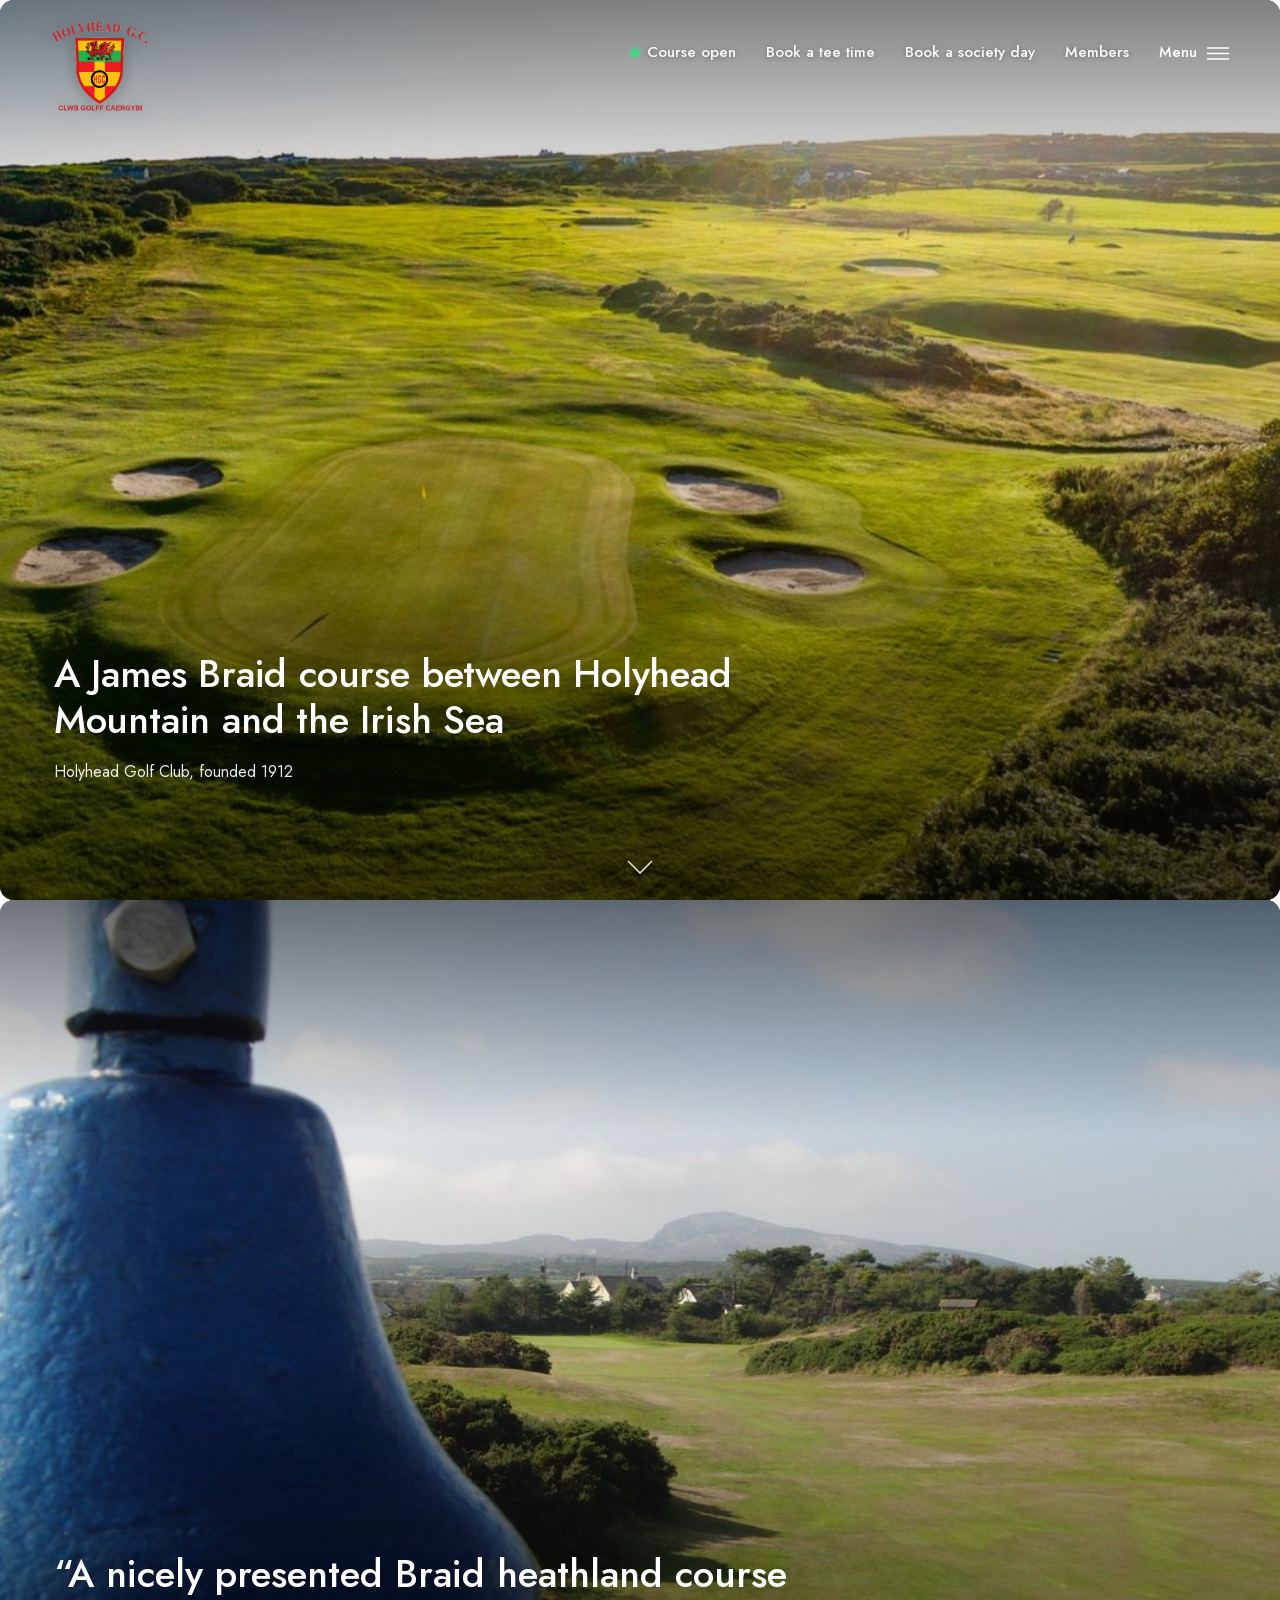
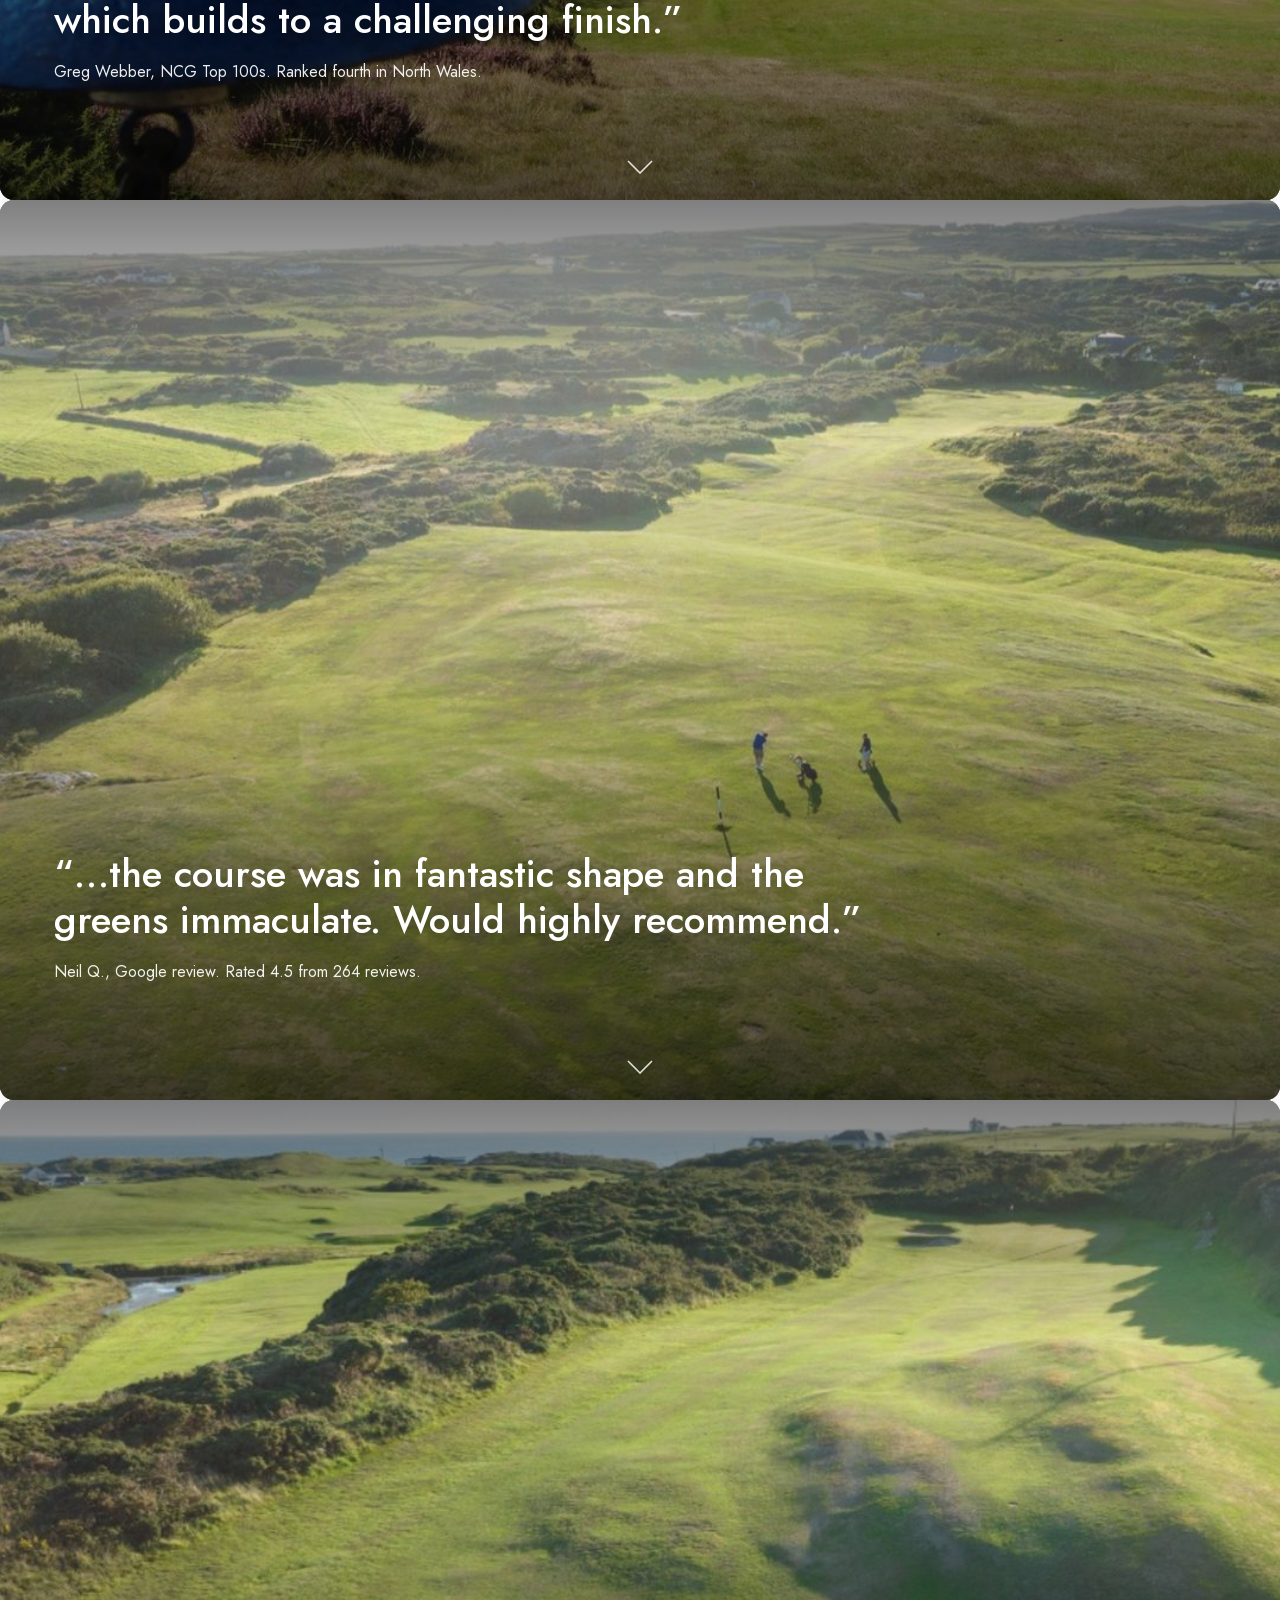
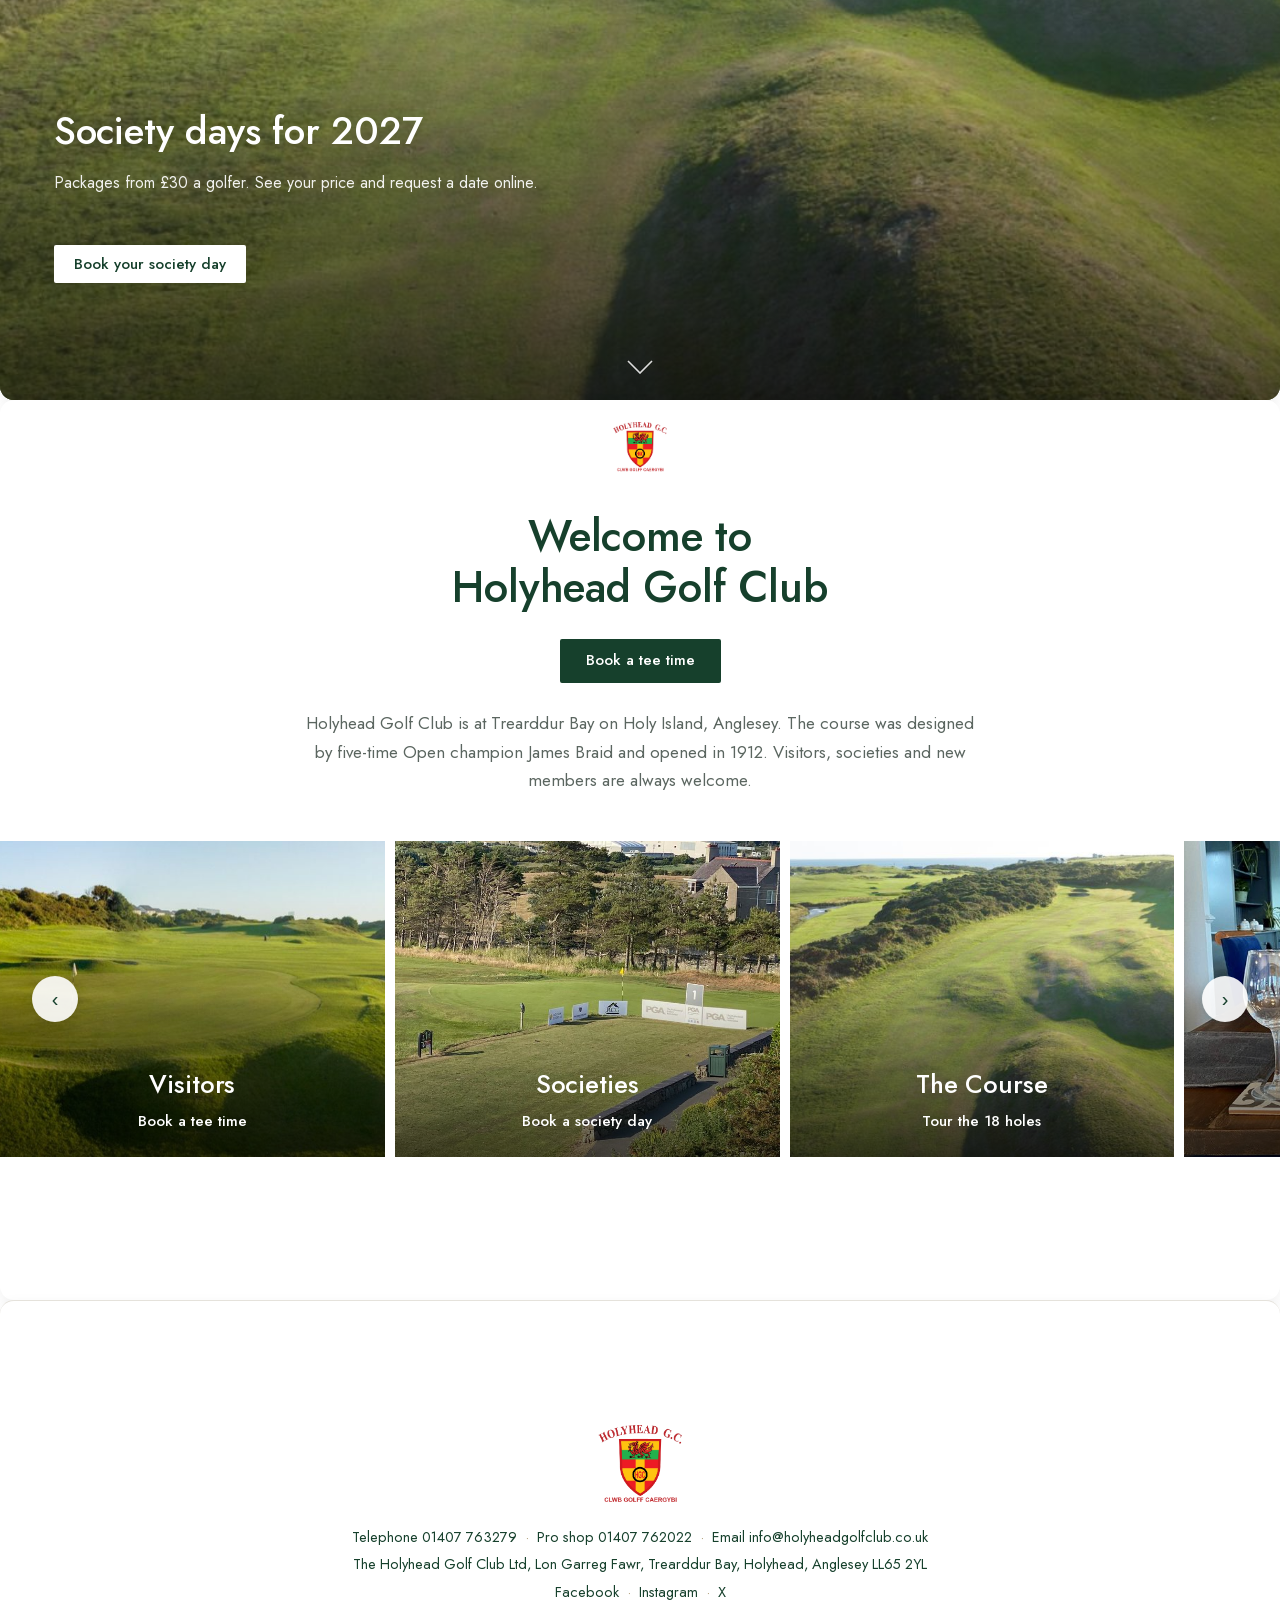
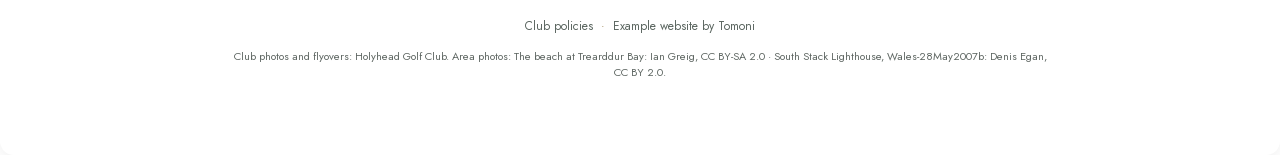
==== index.html @ ce1eb805 "Update the example website Co-Authored-By: Claude Opus 5.5 <noreply@anthropic.com>" ====
<!doctype html>
<html lang="en-GB" data-style="heritage" data-palette="green" class="panels">
<head>
<meta charset="utf-8"><meta name="viewport" content="width=device-width,initial-scale=1,viewport-fit=cover">
<title>Holyhead Golf Club | James Braid golf on Anglesey</title>
<meta name="description" content="James Braid course at Trearddur Bay, Anglesey, since 1912. Book a tee time, get a society price in seconds, and see every hole from the air.">
<meta name="robots" content="noindex">
<meta property="og:title" content="Holyhead Golf Club | James Braid golf on Anglesey"><meta property="og:description" content="James Braid course at Trearddur Bay, Anglesey, since 1912. Book a tee time, get a society price in seconds, and see every hole from the air."><meta property="og:image" content="img/club/aerial-bunkers.jpg">
<link rel="icon" href="img/club/crest.png"><link rel="canonical" href="https://www.holyheadgolfclub.co.uk/">
<link rel="stylesheet" href="css/site.css"><link rel="stylesheet" href="css/wl.css">
<script type="application/ld+json">{"@context": "https://schema.org", "@type": "GolfCourse", "name": "Holyhead Golf Club", "alternateName": "Clwb Golff Caergybi", "address": {"@type": "PostalAddress", "streetAddress": "Lon Garreg Fawr, Trearddur Bay", "addressLocality": "Holyhead", "postalCode": "LL65 2YL", "addressCountry": "GB"}, "telephone": "+441407763279", "email": "info@holyheadgolfclub.co.uk", "geo": {"@type": "GeoCoordinates", "latitude": 53.2897, "longitude": -4.6315}, "foundingDate": "1912"}</script>
</head>
<body class="home">
<header class="wlhead"><a class="crest" href="index.html"><img src="img/club/crest.png" alt="Holyhead Golf Club"></a>
<nav class="tl"><a class="lab status" data-cs="pill" href="course.html#status" title="All 18 holes; trolleys and buggies allowed"><i class="sdot"></i><span data-cy="Cwrs ar agor">Course open</span></a><a class="lab" href="https://holyhead.hub.clubv1.com/visitors/booking" target="_blank" rel="noopener" data-cy="Archebu amser ti">Book a tee time</a><a class="lab" href="societies.html#enquire" data-cy="Archebu diwrnod cymdeithas">Book a society day</a><a class="lab" href="https://holyhead.hub.clubv1.com/" target="_blank" rel="noopener" data-cy="Aelodau">Members</a><button class="menuinline lab" data-wlmenu aria-label="Menu"><span data-cy="Dewislen">Menu</span><svg viewBox="0 0 24 14" fill="none" stroke="currentColor" stroke-width="1.6"><path d="M0 1h24M0 7h24M0 13h24"/></svg></button></nav></header>
<button class="menubtn lab" data-wlmenu aria-label="Menu"><span>Menu</span><svg viewBox="0 0 24 14" fill="none" stroke="currentColor" stroke-width="1.6"><path d="M0 1h24M0 7h24M0 13h24"/></svg></button>
<div class="wlmenu"><div class="pic" style="background-image:url(img/club/aerial-bunkers.jpg)"><img src="img/club/crest.png" alt=""></div>
<div class="list"><button class="close lab" data-wlmenu>Close <span style="font-size:22px;line-height:1">×</span></button><nav><a href="index.html" aria-current=page data-cy="Hafan">Home</a><a href="course.html" data-cy="Y Cwrs">The Course</a><a href="visitors.html" data-cy="Ymwelwyr">Visitors</a><a href="societies.html" data-cy="Cymdeithasau">Societies</a><a href="functions.html" data-cy="Achlysuron">Functions</a><a href="par5.html" data-cy="Lolfa Par 5">Par 5 Lounge</a><a href="stay.html" data-cy="Aros a chwarae">Stay and Play</a><a href="membership.html" data-cy="Aelodaeth">Membership</a><a href="pro.html" data-cy="Y Pro">Professional</a><a href="club.html" data-cy="Y Clwb">The Club</a><a href="contact.html" data-cy="Cysylltu">Contact</a></nav>
<div class="menucta"><a class="btn green sm" href="https://holyhead.hub.clubv1.com/visitors/booking" target="_blank" rel="noopener" data-cy="Archebu amser ti">Book a tee time</a><a class="btn green sm" href="societies.html#enquire" data-cy="Archebu diwrnod cymdeithas">Book a society day</a></div>
<div class="smalls lab"><a href="https://holyhead.hub.clubv1.com/" target="_blank" rel="noopener">Members area</a>
<span data-cs="line">Course status: open, all 18 holes<i class="dot"></i></span><span data-wx-live hidden>Now <span data-wx="temp"></span>, wind <span data-wx="wind"></span></span>
<a href="tel:01407763279">Telephone 01407 763279</a><span class="langs"><button data-lang="en">English</button>/ <button data-lang="cy">Cymraeg</button></span></div></div></div>
<main>

<section class="panel" id="p1"><div class="bg"><img src="img/club/aerial-bunkers-1400.jpg" srcset="img/club/aerial-bunkers-800.jpg 800w, img/club/aerial-bunkers-1400.jpg 1400w, img/club/aerial-bunkers.jpg 2200w" sizes="100vw" alt="A green guarded by four bunkers, seen from the air" fetchpriority=high></div><div class="ytbg" data-yt="mBWGqHdxTMY"><div id="ytbg-player"></div></div>
<div class="txt"><h1 data-cy="Cwrs James Braid rhwng Mynydd Tŵr a'r môr">A James Braid course between Holyhead Mountain and the Irish Sea</h1><span class="lab">Holyhead Golf Club, founded 1912</span></div>
<span class="vidcap lab">The 10th from the air</span><button class="down" aria-label="Next"><svg width="26" height="14" viewBox="0 0 26 14" fill="none" stroke="currentColor" stroke-width="1.6"><path d="M1 1l12 12L25 1"/></svg></button></section>

<section class="panel"><div class="bg"><img class="left" src="img/club/bell-mountain-1400.jpg" srcset="img/club/bell-mountain-800.jpg 800w, img/club/bell-mountain-1400.jpg 1400w, img/club/bell-mountain.jpg 2200w" sizes="100vw" alt="The bell at the 10th with Holyhead Mountain behind" loading=lazy></div>
<div class="txt"><p class="q">“A nicely presented Braid heathland course which builds to a challenging finish.”</p><span class="lab">Greg Webber, NCG Top 100s. Ranked fourth in North Wales.</span></div><button class="down" aria-label="Next"><svg width="26" height="14" viewBox="0 0 26 14" fill="none" stroke="currentColor" stroke-width="1.6"><path d="M1 1l12 12L25 1"/></svg></button></section>

<section class="panel"><div class="bg"><img src="img/club/aerial-golfers-1400.jpg" srcset="img/club/aerial-golfers-800.jpg 800w, img/club/aerial-golfers-1400.jpg 1400w, img/club/aerial-golfers.jpg 2200w" sizes="100vw" alt="Golfers on a fairway between gorse, seen from the air" loading=lazy></div>
<div class="txt"><p class="q">“…the course was in fantastic shape and the greens immaculate. Would highly recommend.”</p><span class="lab">Neil Q., Google review. Rated 4.5 from 264 reviews.</span></div><button class="down" aria-label="Next"><svg width="26" height="14" viewBox="0 0 26 14" fill="none" stroke="currentColor" stroke-width="1.6"><path d="M1 1l12 12L25 1"/></svg></button></section>

<section class="panel"><div class="bg"><img src="img/club/aerial-dunes-1400.jpg" srcset="img/club/aerial-dunes-800.jpg 800w, img/club/aerial-dunes-1400.jpg 1400w, img/club/aerial-dunes.jpg 2200w" sizes="100vw" alt="Fairways winding through gorse and heather, seen from the air" loading=lazy></div>
<div class="txt"><h2>Society days for 2027</h2><span class="lab">Packages from £30 a golfer. See your price and request a date online.</span><br><a class="btn white sm" href="societies.html#enquire" data-cy="Archebu eich diwrnod cymdeithas">Book your society day</a></div><button class="down" aria-label="Next"><svg width="26" height="14" viewBox="0 0 26 14" fill="none" stroke="currentColor" stroke-width="1.6"><path d="M1 1l12 12L25 1"/></svg></button></section>

<section class="panel white"><img class="minicrest" src="img/club/crest.png" alt="">
<div class="welcome"><h2 class="h1" data-cy="Croeso i Glwb Golff Caergybi">Welcome to<br>Holyhead Golf Club</h2><a class="btn green" href="https://holyhead.hub.clubv1.com/visitors/booking" target="_blank" rel="noopener" data-cy="Archebu amser ti">Book a tee time</a>
<p>Holyhead Golf Club is at Trearddur Bay on Holy Island, Anglesey. The course was designed by five-time Open champion James Braid and opened in 1912. Visitors, societies and new members are always welcome.</p></div>
<div class="wltiles"><button class="arr l" aria-label="Previous">‹</button><div class="track"><a class="wtile" href="visitors.html"><img src="img/club/green-flag-800.jpg" alt="" loading="lazy"><div class="t"><h3>Visitors</h3><span class="lab">Book a tee time</span></div></a><a class="wtile" href="societies.html"><img src="img/club/proam-tee-800.jpg" alt="" loading="lazy"><div class="t"><h3>Societies</h3><span class="lab">Book a society day</span></div></a><a class="wtile" href="course.html"><img src="img/club/aerial-dunes-800.jpg" alt="" loading="lazy"><div class="t"><h3>The Course</h3><span class="lab">Tour the 18 holes</span></div></a><a class="wtile" href="functions.html"><img src="img/club/dining-800.jpg" alt="" loading="lazy"><div class="t"><h3>Functions</h3><span class="lab">Celebrations</span></div></a><a class="wtile" href="par5.html"><img src="img/club/roast-800.jpg" alt="" loading="lazy"><div class="t"><h3>Par 5 Lounge</h3><span class="lab">Menus and tables</span></div></a><a class="wtile" href="stay.html"><img src="img/club/apartments-800.jpg" alt="" loading="lazy"><div class="t"><h3>Stay and Play</h3><span class="lab">Apartments</span></div></a><a class="wtile" href="membership.html"><img src="img/club/aerial-sea-800.jpg" alt="" loading="lazy"><div class="t"><h3>Membership</h3><span class="lab">Join us</span></div></a><a class="wtile" href="pro.html"><img src="img/club/proshop-800.jpg" alt="" loading="lazy"><div class="t"><h3>Professional</h3><span class="lab">Lessons and fitting</span></div></a></div><button class="arr r" aria-label="Next">›</button></div></section>

<section class="panel foot"><footer class="wlfoot"><img src="img/club/crest.png" alt="Holyhead Golf Club crest">
<div>Telephone <a href="tel:01407763279">01407 763279</a><span class="dotsep">·</span>Pro shop <a href="tel:01407762022">01407 762022</a><span class="dotsep">·</span>Email <a href="mailto:info@holyheadgolfclub.co.uk">info@holyheadgolfclub.co.uk</a></div>
<div>The Holyhead Golf Club Ltd, Lon Garreg Fawr, Trearddur Bay, Holyhead, Anglesey LL65 2YL</div>
<div><a href="https://www.facebook.com/holyheadgolfclub" target="_blank" rel="noopener">Facebook</a><span class="dotsep">·</span><a href="https://www.instagram.com/holyheadgolfclub" target="_blank" rel="noopener">Instagram</a><span class="dotsep">·</span><a href="https://www.twitter.com/holyheadgc" target="_blank" rel="noopener">X</a></div>
<div class="fine">Club policies<span class="dotsep">·</span>Example website by Tomoni</div>
<div class="credit">Club photos and flyovers: Holyhead Golf Club. Area photos: The beach at Trearddur Bay: Ian Greig, CC BY-SA 2.0 · South Stack Lighthouse, Wales-28May2007b: Denis Egan, CC BY 2.0.</div></footer></section>
</main>

<div class="ask"><div class="win"><div class="hd"><img src="img/club/crest.png" alt=""><span><b>Ask the club</b><small>Answers from the club's own information</small></span><button aria-label="Close">×</button></div>
<div class="log"></div><div class="qs"><button>Green fees today?</button><button>Society prices</button><button>Is the course open?</button><button>Dress code</button><button>Bar opening times</button><button>Book a function</button></div>
<form><input placeholder="Type a question…" aria-label="Your question"><button>Ask</button></form><div class="note"> Answers only from the club's own information. Anything else goes to the office.</div></div>
<button class="bubble" aria-label="Ask the club"><i><svg width="20" height="20" viewBox="0 0 24 24" fill="none" stroke="currentColor" stroke-width="2.2"><path d="M21 12a8 8 0 0 1-11.6 7.1L4 20l1-4.6A8 8 0 1 1 21 12z"/></svg></i><span>Ask the club</span></button></div>
<div class="designpill"><button class="dp-open">Example site</button><div class="dp-panel"><b>Example website for Holyhead Golf Club</b><br>Made by Tomoni. Not live; forms send nothing.<br><a href="admin/">Try the office editor</a>
<div class="sw">Colours <button class="dot" title="Club green" style="background:#16402c" data-set-palette="green"></button><button class="dot" title="Navy" style="background:#002b60" data-set-palette="navy"></button><button class="dot" title="Burgundy" style="background:#6a1d29" data-set-palette="burgundy"></button></div></div></div>
<div class="modal" id="modal"><div class="box"></div></div>
<script src="js/data.js"></script><script src="js/site.js"></script><script src="js/wl.js"></script>
</body></html>
---- css/site.css ----
/* Holyhead Golf Club website mock-up (Tomoni, 05.11.2026). One stylesheet for every page. */
@font-face{font-family:'Libre Baskerville';font-weight:400 700;font-display:swap;src:url(../fonts/LibreBaskerville-400.woff2) format('woff2')}
@font-face{font-family:'Source Sans 3';font-weight:400 700;font-display:swap;src:url(../fonts/SourceSans3-400.woff2) format('woff2')}
@font-face{font-family:'Archivo';font-weight:100 900;font-display:swap;src:url(../fonts/Archivo-100-900.woff2) format('woff2')}

:root{
  --brand:#17402e;--brand-2:#0e2a1e;--brand-soft:#e7efe9;--accent:#e2b33c;--accent-ink:#1d1606;--red:#b8282b;
  --paper:#f6f4ee;--card:#fff;--text:#1b231f;--muted:#5d6862;--line:#e0ddd3;--shadow:0 10px 30px rgba(10,30,20,.12);
  --head:'Libre Baskerville',Georgia,serif;--body:'Source Sans 3',system-ui,-apple-system,Segoe UI,sans-serif;
  --radius:10px;--wrap:1200px;--gut:clamp(16px,4vw,40px);--mockbar:38px;--status:34px;--header:76px;
}
html[data-palette=sea]{--brand:#163550;--brand-2:#0c2236;--brand-soft:#e6eef5;--accent:#e2b33c}
html[data-palette=heather]{--brand:#40304f;--brand-2:#291e35;--brand-soft:#efe9f3;--accent:#f2c318;--red:#b8282b}
html[data-style=modern]{--head:'Archivo',system-ui,sans-serif}
html[data-style=modern] h1,html[data-style=modern] h2,html[data-style=modern] .display{letter-spacing:-.02em;font-weight:800}

*{box-sizing:border-box}
html{scroll-behavior:smooth;-webkit-text-size-adjust:100%}
body{margin:0;background:var(--paper);color:var(--text);font:400 18px/1.6 var(--body);overflow-x:hidden}
img{max-width:100%;display:block}
a{color:inherit}
h1,h2,h3,h4{font-family:var(--head);font-weight:700;line-height:1.15;margin:0 0 .5em;color:inherit}
h1{font-size:clamp(34px,5.4vw,66px)}
h2{font-size:clamp(28px,3.4vw,42px)}
h3{font-size:clamp(20px,2vw,24px)}
p{margin:0 0 1em}
.wrap{max-width:var(--wrap);margin:0 auto;padding:0 var(--gut)}
.section{padding:clamp(56px,8vw,104px) 0}
.section.tight{padding:clamp(40px,5vw,64px) 0}
.section.alt{background:#fff}
.section.dark{background:var(--brand-2);color:#fff}
.section.brand{background:var(--brand);color:#fff}
.lead{font-size:clamp(19px,1.6vw,22px);color:var(--muted);max-width:760px}
.dark .lead,.brand .lead{color:rgba(255,255,255,.82)}
.muted{color:var(--muted)}
.small{font-size:15px}
.center{text-align:center}.center .lead{margin-left:auto;margin-right:auto}
.grid{display:grid;gap:24px}
.g2{grid-template-columns:repeat(2,minmax(0,1fr))}
.g3{grid-template-columns:repeat(3,minmax(0,1fr))}
.g4{grid-template-columns:repeat(4,minmax(0,1fr))}
.split{display:grid;grid-template-columns:1.05fr 1fr;gap:clamp(28px,5vw,72px);align-items:center}
.split.rev>:first-child{order:2}
.grid>*,.split>*,.today>*,.cols>*{min-width:0}
@media (max-width:900px){.g3,.g4{grid-template-columns:repeat(2,minmax(0,1fr))}.split{grid-template-columns:1fr}.split.rev>:first-child{order:0}}
@media (max-width:620px){.g2,.g3,.g4{grid-template-columns:1fr}}

/* buttons */
.btn{display:inline-flex;align-items:center;justify-content:center;gap:8px;min-height:48px;padding:12px 22px;border-radius:999px;border:2px solid transparent;
  font:700 16px/1 var(--body);text-decoration:none;cursor:pointer;transition:transform .15s,background .15s,color .15s;white-space:nowrap}
.btn:hover{transform:translateY(-1px)}
.btn.gold{background:var(--accent);color:var(--accent-ink)}
.btn.green{background:var(--brand);color:#fff}
.btn.ghost{border-color:currentColor;background:transparent;color:inherit}
.btn.white{background:#fff;color:var(--brand-2)}
.btn.sm{min-height:40px;padding:8px 16px;font-size:15px}
.btn .ic{width:18px;height:18px}
.btns{display:flex;flex-wrap:wrap;gap:12px}
.link{font-weight:700;color:var(--brand);text-decoration:none;border-bottom:2px solid var(--accent)}
.dark .link,.brand .link{color:#fff}

/* example tag: marks anything that would send or that is a stand-in */
.eg{display:inline-block;font:700 11px/1 var(--body);letter-spacing:.06em;text-transform:uppercase;background:#ffe9a8;color:#5a4300;padding:5px 7px;border-radius:4px;vertical-align:middle}

/* mock-up bar */
.mockbar{position:sticky;top:0;z-index:80;height:var(--mockbar);background:#111;color:#ddd;font-size:13px;display:flex;align-items:center;gap:14px;padding:0 var(--gut);overflow-x:auto;white-space:nowrap}
.mockbar b{color:#fff}
.mockbar .sw{display:flex;gap:4px;align-items:center}
.mockbar button{font:600 12px/1 var(--body);background:#2a2a2a;color:#ddd;border:1px solid #444;border-radius:999px;padding:5px 10px;cursor:pointer}
.mockbar button[aria-pressed=true]{background:var(--accent);color:#111;border-color:var(--accent)}
.mockbar .dot{width:14px;height:14px;border-radius:50%;padding:0;border:2px solid #555}
.mockbar .spacer{flex:1}

/* status strip */
.status{background:var(--brand-2);color:rgba(255,255,255,.88);font-size:14px;height:var(--status)}
.status .wrap{display:flex;align-items:center;gap:18px;height:100%;overflow:hidden;white-space:nowrap}
.status .open{display:flex;align-items:center;gap:8px;color:#fff;font-weight:700}
.pulse{width:9px;height:9px;border-radius:50%;background:#4ade80;box-shadow:0 0 0 0 rgba(74,222,128,.7);animation:pulse 2s infinite}
@keyframes pulse{70%{box-shadow:0 0 0 8px rgba(74,222,128,0)}100%{box-shadow:0 0 0 0 rgba(74,222,128,0)}}
.status .sep{opacity:.35}
.status .grow{flex:1}
.status a{text-decoration:none}
.lang{display:flex;border:1px solid rgba(255,255,255,.35);border-radius:999px;overflow:hidden}
.lang button{background:none;border:0;color:#fff;font:700 12px/1 var(--body);padding:5px 9px;cursor:pointer}
.lang button[aria-pressed=true]{background:#fff;color:var(--brand-2)}
@media (max-width:760px){.status .hide-s{display:none}}

/* header */
.top{position:sticky;top:var(--mockbar);z-index:70;background:var(--brand);color:#fff;transition:background .25s,box-shadow .25s}
.top .wrap{display:flex;align-items:center;gap:18px;height:var(--header);max-width:1440px}
.brandmark{display:flex;align-items:center;gap:12px;text-decoration:none;min-width:0}
.brandmark img{width:50px;height:auto;filter:drop-shadow(0 2px 4px rgba(0,0,0,.25))}
.brandmark .nm{font-family:var(--head);font-weight:700;font-size:20px;line-height:1.1}
.brandmark .sub{font-size:12.5px;letter-spacing:.04em;opacity:.8}
.nav{display:flex;gap:2px;margin-left:auto}
.nav a{padding:10px 10px;border-radius:8px;text-decoration:none;font-weight:600;font-size:16px;opacity:.92;white-space:nowrap}
.nav a:hover,.nav a[aria-current=page]{background:rgba(255,255,255,.12);opacity:1}
.top .actions{display:flex;gap:10px;align-items:center}
.top .members{font-weight:600;font-size:15px;text-decoration:none;opacity:.9}
.burger{display:none;background:none;border:0;color:#fff;padding:8px;cursor:pointer;margin-left:auto}
.burger svg{width:30px;height:30px}
body.home .top{background:transparent;position:fixed;left:0;right:0;top:calc(var(--mockbar) + var(--status))}
body.home .top.solid{background:var(--brand);box-shadow:0 4px 18px rgba(0,0,0,.18);top:var(--mockbar)}
body.home .top:not(.solid){background:linear-gradient(rgba(0,0,0,.45),rgba(0,0,0,0))}
@media (max-width:1380px){.nav a{padding:9px 7px;font-size:15px}.brandmark .sub{display:none}}
@media (max-width:1240px){.top .members{display:none}}
@media (max-width:1140px){.nav,.top .members{display:none}.burger{display:block}.top .actions{margin-left:auto}.burger{margin-left:0}}
@media (max-width:520px){.top .actions .btn{display:none}.brandmark .nm{font-size:18px}.brandmark img{width:42px}}

/* full-screen menu */
.menu{position:fixed;inset:0;z-index:90;background:var(--brand-2);color:#fff;display:none;flex-direction:column;padding:20px var(--gut) 120px;overflow-y:auto}
.menu.open{display:flex}
.menu .row{display:flex;justify-content:space-between;align-items:center;margin-bottom:18px}
.menu a.big{display:block;font-family:var(--head);font-size:28px;padding:10px 0;border-bottom:1px solid rgba(255,255,255,.12);text-decoration:none}
.menu .close{background:none;border:0;color:#fff;font-size:34px;line-height:1;cursor:pointer}
.menu .contact{margin-top:22px;font-size:17px;opacity:.9}

/* hero */
.hero{position:relative;min-height:calc(100svh - var(--mockbar));display:flex;align-items:flex-end;color:#fff;overflow:hidden;background:#0d1f16}
.hero .slides{position:absolute;inset:0}
.hero .slide{position:absolute;inset:0;background-size:cover;background-position:center;opacity:0;transition:opacity 1.8s ease;transform:scale(1.04)}
.hero .slide.on{opacity:1;animation:kb 9s ease-out forwards}
@keyframes kb{from{transform:scale(1.04) translate3d(0,0,0)}to{transform:scale(1.14) translate3d(-1.5%,-1%,0)}}
.hero::after{content:"";position:absolute;inset:0;background:linear-gradient(180deg,rgba(0,0,0,.25) 0%,rgba(0,0,0,0) 30%,rgba(0,0,0,.15) 55%,rgba(5,20,12,.82) 100%)}
.hero .inner{position:relative;z-index:2;width:100%;padding-bottom:clamp(28px,6vh,64px);padding-top:180px}
@media (min-width:981px){.hero .inner{padding-bottom:92px}}
[id]{scroll-margin-top:130px}
.hero .where{font-size:16px;font-weight:600;opacity:.9;margin-bottom:12px;display:flex;gap:10px;align-items:center;flex-wrap:wrap}
.hero h1{max-width:780px;font-size:clamp(34px,4.3vw,60px);text-shadow:0 2px 24px rgba(0,0,0,.35)}
.hero p.sub{font-size:clamp(18px,1.7vw,22px);max-width:640px;opacity:.94}
.hero .cols{display:grid;grid-template-columns:1fr 380px;gap:40px;align-items:end}
@media (max-width:980px){.hero .cols{grid-template-columns:1fr}}
.filmbtn{display:inline-flex;align-items:center;gap:12px;background:none;border:0;color:#fff;font:700 16px var(--body);cursor:pointer;padding:6px 0}
.filmbtn .play{width:48px;height:48px;border-radius:50%;border:2px solid #fff;display:grid;place-items:center;backdrop-filter:blur(4px);background:rgba(255,255,255,.12)}
.hero .dots{display:flex;gap:6px;margin-top:22px}
.hero .dots i{width:26px;height:3px;background:rgba(255,255,255,.35);border-radius:2px}
.hero .dots i.on{background:var(--accent)}

/* quick book card */
.quick{background:rgba(255,255,255,.97);color:var(--text);border-radius:14px;padding:20px;box-shadow:var(--shadow)}
.quick h3{font-size:20px;margin-bottom:12px}
.quick .row{display:grid;grid-template-columns:1fr 1fr;gap:10px}
.quick .price{margin:12px 0;font-size:15px;color:var(--muted);min-height:22px}
.quick .price b{color:var(--brand);font-size:18px}
.quick .btn{width:100%}
.quick .soc{display:block;margin-top:12px;font-size:15px;font-weight:600;color:var(--brand);text-decoration:none}

/* form bits */
label.f{display:block;font-size:14px;font-weight:700;color:var(--muted);margin-bottom:4px}
.field{margin-bottom:14px}
input,select,textarea{width:100%;font:400 17px var(--body);padding:11px 12px;border:1.5px solid var(--line);border-radius:8px;background:#fff;color:var(--text);min-height:48px}
input:focus,select:focus,textarea:focus{outline:3px solid color-mix(in srgb,var(--accent) 55%,transparent);border-color:var(--brand)}
textarea{min-height:110px;resize:vertical}
.chips{display:flex;flex-wrap:wrap;gap:8px}
.chip{border:1.5px solid var(--line);background:#fff;border-radius:999px;padding:9px 14px;font:600 15px var(--body);cursor:pointer;color:var(--text)}
.chip[aria-pressed=true]{background:var(--brand);border-color:var(--brand);color:#fff}
.formcard{background:#fff;border-radius:14px;padding:clamp(18px,3vw,32px);box-shadow:var(--shadow)}
.done{display:none;background:var(--brand-soft);border-radius:12px;padding:22px;margin-top:10px}
.done.show{display:block}
.done h3{color:var(--brand)}

/* trust strip */
.trust{background:#fff;border-bottom:1px solid var(--line)}
.trust .wrap{display:grid;grid-template-columns:repeat(4,1fr);gap:0}
.trust .t{padding:22px 16px;display:flex;gap:14px;align-items:center;border-right:1px solid var(--line)}
.trust .t:last-child{border-right:0}
.trust .big{font-family:var(--head);font-weight:700;font-size:28px;color:var(--brand);line-height:1}
.trust .lbl{font-size:15px;color:var(--muted);line-height:1.3}
@media (max-width:900px){.trust .wrap{grid-template-columns:repeat(2,1fr)}.trust .t:nth-child(2){border-right:0}.trust .t:nth-child(-n+2){border-bottom:1px solid var(--line)}}
@media (max-width:420px){.trust .t{padding:16px 10px;gap:10px}.trust .big{font-size:22px}.trust .lbl{font-size:13.5px}}
.stars{color:#f5a623;letter-spacing:1px}

/* photos */
.ph{position:relative;border-radius:var(--radius);overflow:hidden;background:#cfd8d2}
.ph img{width:100%;height:100%;object-fit:cover}
.ph.tall{aspect-ratio:4/5}.ph.wide{aspect-ratio:16/10}.ph.sq{aspect-ratio:1}
.ph .cap{position:absolute;left:12px;bottom:12px;background:rgba(0,0,0,.55);color:#fff;font-size:13.5px;padding:5px 10px;border-radius:6px}
.stack{position:relative}
.stack .ph.b{position:absolute;width:46%;right:-14px;bottom:-34px;border:6px solid var(--paper);box-shadow:var(--shadow)}
@media (max-width:900px){.stack .ph.b{right:10px;bottom:-24px}}

/* hole scroller (home) */
.scroller{display:flex;gap:16px;overflow-x:auto;scroll-snap-type:x mandatory;padding:6px var(--gut) 18px;margin:0 calc(-1 * var(--gut));scrollbar-width:thin}
.holecard{flex:0 0 280px;scroll-snap-align:start;text-decoration:none;background:#fff;border-radius:12px;overflow:hidden;box-shadow:0 4px 14px rgba(0,0,0,.08)}
.holecard .ph{border-radius:0;aspect-ratio:16/9}
.holecard .meta{padding:12px 14px;display:flex;justify-content:space-between;align-items:baseline}
.holecard .n{font-family:var(--head);font-weight:700;font-size:20px}
.holecard .s{font-size:15px;color:var(--muted)}
.holecard .playmini{position:absolute;right:10px;top:10px;width:34px;height:34px;border-radius:50%;background:rgba(0,0,0,.55);display:grid;place-items:center}

/* tiles */
.tile{position:relative;display:block;border-radius:12px;overflow:hidden;aspect-ratio:4/3;color:#fff;text-decoration:none;background:#203}
.tile img{position:absolute;inset:0;width:100%;height:100%;object-fit:cover;transition:transform .6s}
.tile:hover img{transform:scale(1.05)}
.tile::after{content:"";position:absolute;inset:0;background:linear-gradient(180deg,rgba(0,0,0,0) 35%,rgba(0,0,0,.78))}
.tile .t{position:absolute;left:18px;right:18px;bottom:16px;z-index:2}
.tile h3{margin:0 0 2px}
.tile p{margin:0;font-size:16px;opacity:.9}

/* price calculator band */
.calc{background:#fff;color:var(--text);border-radius:14px;padding:clamp(18px,3vw,28px);box-shadow:var(--shadow)}
.calc .out{background:var(--brand-soft);border-radius:10px;padding:16px;margin:14px 0}
.calc .out .pp{font-family:var(--head);font-size:34px;font-weight:700;color:var(--brand);line-height:1}
.calc .out .tt{font-size:16px;color:var(--muted)}
.calc .row{display:grid;grid-template-columns:repeat(3,1fr);gap:10px}
@media (max-width:620px){.calc .row{grid-template-columns:1fr 1fr}.calc .row>:first-child{grid-column:1/-1}}

/* today panel */
.today{display:grid;grid-template-columns:1.2fr 1fr 1fr;gap:20px}
.panel{background:#fff;border-radius:14px;padding:22px;box-shadow:0 4px 14px rgba(0,0,0,.06)}
.panel h3{font-size:19px;margin-bottom:12px}
.wx{display:flex;align-items:center;gap:16px}
.wx .tmp{font-family:var(--head);font-size:46px;font-weight:700;color:var(--brand);line-height:1}
.wx .arrow{width:56px;height:56px;border-radius:50%;background:var(--brand-soft);display:grid;place-items:center}
.wx .arrow svg{transition:transform .6s}
.hours{display:flex;gap:8px;margin-top:14px;overflow-x:auto}
.hours div{flex:0 0 auto;text-align:center;background:var(--paper);border-radius:8px;padding:6px 8px;font-size:13px;min-width:54px}
.hours b{display:block;font-size:15px}
.ticks{list-style:none;padding:0;margin:0}
.ticks li{display:flex;gap:10px;padding:7px 0;border-bottom:1px solid var(--line);font-size:16px}
.ticks li:last-child{border-bottom:0}
.ticks .y{color:#1f9d55;font-weight:700}
.events li{display:grid;grid-template-columns:58px 1fr;gap:12px;padding:9px 0;border-bottom:1px solid var(--line)}
.events li:last-child{border:0}
.events .d{background:var(--brand);color:#fff;border-radius:8px;text-align:center;font-size:12px;line-height:1.1;padding:6px 0}
.events .d b{display:block;font-size:20px;font-family:var(--head)}
.events ul{list-style:none;margin:0;padding:0}
@media (max-width:900px){.today{grid-template-columns:1fr}}

/* reviews */
.gsum{display:flex;align-items:center;gap:18px;flex-wrap:wrap;margin-bottom:22px}
.gsum .score{font-size:44px;font-weight:700;font-family:var(--head);line-height:1}
.glogo{font:700 22px/1 Arial,sans-serif;letter-spacing:-.5px}
.glogo span:nth-child(1){color:#4285f4}.glogo span:nth-child(2){color:#ea4335}.glogo span:nth-child(3){color:#fbbc05}.glogo span:nth-child(4){color:#4285f4}.glogo span:nth-child(5){color:#34a853}.glogo span:nth-child(6){color:#ea4335}
.revs{display:flex;gap:16px;overflow-x:auto;scroll-snap-type:x mandatory;padding-bottom:10px}
.rev{flex:0 0 min(340px,86vw);scroll-snap-align:start;background:#fff;border-radius:12px;padding:20px;box-shadow:0 4px 14px rgba(0,0,0,.06);display:flex;flex-direction:column}
.rev .who{display:flex;align-items:center;gap:10px;margin-bottom:8px}
.rev .av{width:38px;height:38px;border-radius:50%;display:grid;place-items:center;color:#fff;font-weight:700}
.rev .g{margin-left:auto;font:700 18px Arial;color:#4285f4}
.rev p{font-size:16.5px;flex:1}
.rev .when{font-size:13.5px;color:var(--muted)}
.quote{font-family:var(--head);font-size:clamp(22px,2.4vw,30px);line-height:1.35}

/* page hero (inner pages) */
.phero{position:relative;color:#fff;min-height:440px;display:flex;align-items:flex-end;overflow:hidden}
.phero img{position:absolute;inset:0;width:100%;height:100%;object-fit:cover}
.phero::after{content:"";position:absolute;inset:0;background:linear-gradient(180deg,rgba(0,0,0,.05),rgba(0,0,0,.2) 40%,rgba(4,18,10,.8))}
.phero .wrap{position:relative;z-index:2;padding-top:80px;padding-bottom:42px;width:100%}
.phero p{font-size:20px;max-width:700px;opacity:.94;margin:0}
.crumbs{font-size:14px;opacity:.85;margin-bottom:10px}
.crumbs a{text-decoration:none}
.facts{display:flex;flex-wrap:wrap;gap:10px;margin-top:18px}
.facts span{background:rgba(255,255,255,.14);border:1px solid rgba(255,255,255,.3);border-radius:999px;padding:6px 14px;font-size:15px;font-weight:600;backdrop-filter:blur(6px)}

/* hole explorer */
.explorer{background:var(--brand-2);color:#fff;border-radius:16px;overflow:hidden;display:grid;grid-template-columns:1.6fr 1fr}
.explorer .shot{position:relative;min-height:420px;background:#000}
.explorer .shot img{position:absolute;inset:0;width:100%;height:100%;object-fit:cover;transition:opacity .35s}
.explorer .shot .play{position:absolute;left:50%;top:50%;transform:translate(-50%,-50%);display:flex;align-items:center;gap:12px;background:rgba(0,0,0,.55);border:0;color:#fff;font:700 17px var(--body);padding:12px 20px 12px 12px;border-radius:999px;cursor:pointer;backdrop-filter:blur(4px)}
.explorer .shot .play i{width:44px;height:44px;border-radius:50%;background:var(--accent);display:grid;place-items:center}
.explorer .shot .src{position:absolute;left:12px;bottom:10px;font-size:12.5px;opacity:.8}
.explorer .info{padding:clamp(20px,3vw,34px);display:flex;flex-direction:column}
.explorer .hn{font-family:var(--head);font-size:clamp(46px,6vw,76px);font-weight:700;line-height:.9}
.explorer .hn small{font-size:18px;opacity:.7;font-weight:400;display:block;margin-bottom:6px;font-family:var(--body)}
.explorer .nums{display:grid;grid-template-columns:repeat(3,1fr);gap:8px;margin:18px 0}
.explorer .nums div{background:rgba(255,255,255,.08);border-radius:10px;padding:10px;text-align:center}
.explorer .nums b{display:block;font-size:26px;font-family:var(--head)}
.explorer .nums span{font-size:13px;opacity:.75}
.explorer .tees{display:flex;gap:6px;flex-wrap:wrap}
.tee{border:1.5px solid rgba(255,255,255,.35);background:none;color:#fff;border-radius:999px;padding:6px 12px 6px 8px;font:700 14px var(--body);cursor:pointer;display:flex;align-items:center;gap:6px}
.tee i{width:13px;height:13px;border-radius:50%;border:1px solid rgba(0,0,0,.3)}
.tee[aria-pressed=true]{background:#fff;color:var(--brand-2)}
.explorer .note{font-size:17px;line-height:1.55;opacity:.92;flex:1;margin-top:16px}
.explorer .pn{display:flex;gap:10px;margin-top:14px}
.explorer .pn button{flex:1}
.strip{grid-column:1/-1;display:grid;grid-template-columns:repeat(18,1fr);border-top:1px solid rgba(255,255,255,.12)}
.strip button{background:none;border:0;border-right:1px solid rgba(255,255,255,.08);color:#fff;font:700 15px var(--body);padding:12px 0;cursor:pointer;opacity:.7}
.strip button[aria-current=true]{background:var(--accent);color:var(--accent-ink);opacity:1}
@media (max-width:980px){.explorer{grid-template-columns:1fr}.explorer .shot{min-height:0;aspect-ratio:16/9}.strip{grid-template-columns:repeat(9,1fr)}.strip button:nth-child(9){border-right:0}}

/* tables */
.tbl{width:100%;border-collapse:collapse;background:#fff;border-radius:12px;overflow:hidden;font-size:16px}
.tbl th,.tbl td{padding:11px 12px;text-align:left;border-bottom:1px solid var(--line)}
.tbl th{background:var(--brand);color:#fff;font-weight:700}
.tbl tr:last-child td{border-bottom:0}
.tbl td.num,.tbl th.num{text-align:right;font-variant-numeric:tabular-nums}
.tbl tr.sub td{background:var(--brand-soft);font-weight:700}
.tblwrap{overflow-x:auto;border-radius:12px;box-shadow:0 4px 14px rgba(0,0,0,.06)}
.card{background:#fff;border-radius:12px;padding:22px;box-shadow:0 4px 14px rgba(0,0,0,.06)}
.card h3{font-size:20px}
.pill{display:inline-block;background:var(--brand-soft);color:var(--brand);font-weight:700;font-size:14px;border-radius:999px;padding:4px 10px}
.scorecard{font-size:14.5px}
.scorecard th,.scorecard td{padding:8px 6px;text-align:center}
.scorecard td:first-child,.scorecard th:first-child{text-align:left;padding-left:12px}

/* steps */
.steps{counter-reset:s;display:grid;grid-template-columns:repeat(4,1fr);gap:18px}
.steps>div{background:#fff;border-radius:12px;padding:22px;position:relative;box-shadow:0 4px 14px rgba(0,0,0,.06)}
.steps>div::before{counter-increment:s;content:counter(s);display:grid;place-items:center;width:38px;height:38px;border-radius:50%;background:var(--accent);color:var(--accent-ink);font-weight:800;margin-bottom:12px}
.steps h3{font-size:19px}
.steps p{font-size:16px;color:var(--muted);margin:0}
@media (max-width:900px){.steps{grid-template-columns:1fr 1fr}}
@media (max-width:520px){.steps{grid-template-columns:1fr}}

/* occasion picker */
.occ{display:grid;grid-template-columns:repeat(3,1fr);gap:14px}
.occ button{background:#fff;border:2px solid var(--line);border-radius:12px;padding:18px;text-align:left;cursor:pointer;font:inherit;color:inherit}
.occ button b{display:block;font-family:var(--head);font-size:19px;margin-bottom:4px}
.occ button span{font-size:15px;color:var(--muted)}
.occ button[aria-pressed=true]{border-color:var(--brand);box-shadow:0 0 0 3px color-mix(in srgb,var(--brand) 25%,transparent)}
@media (max-width:760px){.occ{grid-template-columns:1fr 1fr}}
@media (max-width:420px){.occ{grid-template-columns:1fr}}

/* timeline */
.timeline{position:relative;padding-left:28px;border-left:3px solid var(--accent);display:grid;gap:26px}
.timeline .y{font-family:var(--head);font-weight:700;font-size:24px;color:var(--brand)}
.timeline>div{position:relative}
.timeline>div::before{content:"";position:absolute;left:-37px;top:8px;width:15px;height:15px;border-radius:50%;background:var(--brand);border:3px solid var(--paper)}

/* calendar */
.cal{display:grid;grid-template-columns:repeat(7,1fr);gap:6px}
.cal .h{font-size:13px;font-weight:700;color:var(--muted);text-align:center}
.cal .d{background:#fff;border-radius:8px;min-height:84px;padding:6px;font-size:13px;box-shadow:0 2px 6px rgba(0,0,0,.04)}
.cal .d.x{background:transparent;box-shadow:none}
.cal .d b{display:block;font-size:14px}
.cal .d .ev{display:block;background:var(--brand-soft);color:var(--brand);border-radius:5px;padding:3px 5px;margin-top:4px;font-weight:600;line-height:1.25}
.cal .d.today{outline:2px solid var(--accent)}
@media (max-width:700px){.cal .d{min-height:58px;font-size:11px;padding:4px}.cal .d .ev{font-size:10.5px;padding:2px 3px}}

/* accordion */
details.faq{background:#fff;border-radius:10px;margin-bottom:10px;box-shadow:0 2px 8px rgba(0,0,0,.05)}
details.faq summary{cursor:pointer;padding:16px 18px;font-weight:700;list-style:none;display:flex;justify-content:space-between;gap:12px}
details.faq summary::after{content:"+";font-size:22px;line-height:1;color:var(--brand)}
details.faq[open] summary::after{content:"–"}
details.faq div{padding:0 18px 16px;color:var(--muted)}

/* insta */
.insta{display:grid;grid-template-columns:repeat(6,1fr);gap:6px}
.insta .ph{aspect-ratio:1;border-radius:6px}
@media (max-width:760px){.insta{grid-template-columns:repeat(3,1fr)}}

/* modal */
.modal{position:fixed;inset:0;z-index:100;background:rgba(0,0,0,.82);display:none;align-items:center;justify-content:center;padding:16px}
.modal.open{display:flex}
.modal .box{width:min(1100px,100%);background:#000;border-radius:12px;overflow:hidden;position:relative}
.modal .box .vid{aspect-ratio:16/9;width:100%;position:relative}
.modal iframe{position:absolute;inset:0;width:100%;height:100%;border:0}
.modal .x{position:absolute;right:10px;top:8px;z-index:3;background:rgba(0,0,0,.6);color:#fff;border:0;border-radius:50%;width:40px;height:40px;font-size:24px;cursor:pointer}
.modal .bar{display:flex;justify-content:space-between;gap:10px;align-items:center;color:#fff;padding:12px 16px;font-size:15px;flex-wrap:wrap}
.modal .bar a{color:var(--accent)}
.modal .lb{max-height:84vh;width:auto;margin:auto}

/* chat assistant */
.ask{position:fixed;right:18px;bottom:18px;z-index:85}
.ask .bubble{display:flex;align-items:center;gap:10px;background:var(--brand);color:#fff;border:0;border-radius:999px;padding:12px 18px 12px 12px;font:700 16px var(--body);cursor:pointer;box-shadow:0 8px 24px rgba(0,0,0,.25)}
.ask .bubble i{width:34px;height:34px;border-radius:50%;background:var(--accent);display:grid;place-items:center;color:var(--accent-ink)}
.ask .win{position:absolute;right:0;bottom:64px;width:min(380px,calc(100vw - 24px));height:min(560px,70vh);background:#fff;border-radius:16px;box-shadow:0 18px 50px rgba(0,0,0,.3);display:none;flex-direction:column;overflow:hidden}
.ask.open .win{display:flex}
.ask .hd{background:var(--brand);color:#fff;padding:14px 16px;display:flex;gap:10px;align-items:center}
.ask .hd img{width:34px}
.ask .hd b{display:block}
.ask .hd small{opacity:.8}
.ask .hd button{margin-left:auto;background:none;border:0;color:#fff;font-size:26px;cursor:pointer}
.ask .log{flex:1;overflow-y:auto;padding:14px;display:flex;flex-direction:column;gap:10px;background:var(--paper)}
.ask .m{max-width:86%;padding:10px 13px;border-radius:14px;font-size:15.5px;line-height:1.45}
.ask .m.bot{background:#fff;border-bottom-left-radius:4px;box-shadow:0 1px 3px rgba(0,0,0,.08)}
.ask .m.me{background:var(--brand);color:#fff;align-self:flex-end;border-bottom-right-radius:4px}
.ask .m a{color:var(--brand);font-weight:700}
.ask .qs{display:flex;gap:6px;flex-wrap:wrap;padding:8px 12px;background:var(--paper)}
.ask .qs button{font:600 13.5px var(--body);border:1.5px solid var(--line);background:#fff;border-radius:999px;padding:6px 10px;cursor:pointer}
.ask form{display:flex;border-top:1px solid var(--line)}
.ask form input{border:0;border-radius:0;min-height:52px}
.ask form button{border:0;background:var(--accent);font-weight:800;padding:0 16px;cursor:pointer}
.ask .note{font-size:12px;color:var(--muted);padding:6px 12px;background:#fff;border-top:1px solid var(--line)}

/* mobile bottom bar */
.mbar{display:none}
@media (max-width:760px){
  .mbar{display:grid;grid-template-columns:repeat(4,1fr);position:fixed;left:0;right:0;bottom:0;z-index:84;background:#fff;border-top:1px solid var(--line);box-shadow:0 -6px 18px rgba(0,0,0,.08);padding-bottom:env(safe-area-inset-bottom)}
  .mbar a,.mbar button{display:flex;flex-direction:column;align-items:center;gap:2px;padding:8px 0 9px;font:700 12.5px var(--body);color:var(--brand-2);text-decoration:none;background:none;border:0}
  .mbar .bk{background:var(--accent);color:var(--accent-ink)}
  .mbar svg{width:22px;height:22px}
  .ask{bottom:76px;right:12px}
  .ask .bubble span{display:none}
  .ask .bubble{padding:10px}
  body{padding-bottom:64px}
}

/* footer */
.foot{background:#0b1a12;color:rgba(255,255,255,.8);padding:64px 0 28px;font-size:16px}
html[data-palette=sea] .foot{background:#081726}
html[data-palette=heather] .foot{background:#1d1526}
.foot .cols{display:grid;grid-template-columns:1.4fr 1fr 1fr 1fr;gap:28px}
.foot h4{color:#fff;font-family:var(--body);font-size:15px;letter-spacing:.04em;text-transform:uppercase;margin-bottom:12px}
.foot a{text-decoration:none}
.foot a:hover{text-decoration:underline}
.foot ul{list-style:none;padding:0;margin:0;display:grid;gap:7px}
.foot .news{display:flex;gap:8px;margin-top:10px}
.foot .news input{background:rgba(255,255,255,.08);border-color:rgba(255,255,255,.25);color:#fff}
.foot .legal{border-top:1px solid rgba(255,255,255,.12);margin-top:40px;padding-top:20px;font-size:13.5px;display:flex;flex-wrap:wrap;gap:8px 22px;opacity:.75}
.foot .assoc{display:flex;gap:10px;align-items:center;margin-top:16px;font-size:14px}
@media (max-width:900px){.foot .cols{grid-template-columns:1fr 1fr}}
@media (max-width:520px){.foot .cols{grid-template-columns:1fr}}

/* reveal on scroll */
.rv{opacity:0;transform:translateY(18px);transition:opacity .7s,transform .7s}
.rv.in{opacity:1;transform:none}
@media (prefers-reduced-motion:reduce){.rv{opacity:1;transform:none}.hero .slide.on{animation:none}*{scroll-behavior:auto!important}}
.noanim .rv{opacity:1;transform:none;transition:none}
---- css/wl.css ----
/* v3 (05.11.2026): laid out like The West Lancashire Golf Club's site (Tom's pick), in Holyhead's own colours.
   Light and white, a deep ink colour, an elegant serif for headings, small capitals for links and buttons. Loads after site.css. */
@font-face{font-family:'Libre Caslon Display';font-weight:400;font-display:swap;src:url(../fonts/LibreCaslonDisplay.woff2) format('woff2')}
@font-face{font-family:'Jost';font-weight:300 600;font-display:swap;src:url(../fonts/Jost.woff2) format('woff2')}
:root{--ink:#16402c;--ink-2:#0e2c1e;--soft:#eef3ef;--gold:#a8946a;--grey:#5b6660;--line:#e5e2db;
  --brand:var(--ink);--brand-2:var(--ink-2);--brand-soft:var(--soft);--accent:var(--ink);--accent-ink:#fff;--paper:#fff;--text:#3a4540;--muted:var(--grey);
  --head:'Libre Caslon Display',Georgia,serif;--body:'Jost',system-ui,-apple-system,sans-serif;--mockbar:0px;--status:0px;--wrap:1240px}
html[data-palette=navy]{--ink:#002b60;--ink-2:#001c40;--soft:#edf1f7}
html[data-palette=burgundy]{--ink:#6a1d29;--ink-2:#4a121b;--soft:#f6eef0}
[hidden]{display:none!important}
body{background:#fff;color:var(--text);font:300 17px/1.75 var(--body)}
h1,h2,h3,h4{font-family:var(--head);font-weight:400;color:var(--ink);letter-spacing:0;line-height:1.18}
h2{font-size:clamp(32px,3.2vw,44px)}
h3{font-size:clamp(21px,1.8vw,26px)}
b,strong{font-weight:500}
.lab{font:500 12.5px/1.2 var(--body);letter-spacing:.16em;text-transform:uppercase}
a{color:var(--ink)}

/* buttons: square-ish, small capitals, like West Lancs */
.btn{border-radius:2px;min-height:44px;padding:12px 24px;font:500 13px/1 var(--body);letter-spacing:.14em;text-transform:uppercase}
.btn.gold,.btn.green{background:var(--ink);color:#fff;border-color:var(--ink)}
.btn.ghost{border:1px solid currentColor;background:transparent}
.btn.white{background:#fff;color:var(--ink)}
.btn.sm{min-height:38px;padding:9px 18px;font-size:12px}
.btn:hover{transform:none;opacity:.88}
.link{border-bottom:1px solid var(--gold);font-weight:500;color:var(--ink)}
.eg{border-radius:2px}

/* ---------- header over the photo: crest top left, small links top right ---------- */
.wlhead{position:absolute;left:0;right:0;top:0;z-index:60;display:flex;align-items:flex-start;justify-content:space-between;padding:26px clamp(18px,4vw,60px) 0;pointer-events:none}
.wlhead>*{pointer-events:auto}
.wlhead .crest img{width:clamp(70px,7.6vw,112px);filter:drop-shadow(0 2px 8px rgba(0,0,0,.25))}
.wlhead .tl{display:flex;align-items:center;gap:28px;padding-top:6px;color:#fff}
.wlhead .tl a{color:#fff;text-decoration:none;opacity:.95}
.wlhead .tl a:hover{opacity:1;text-decoration:underline}
.menubtn{position:fixed;right:clamp(18px,4vw,60px);top:32px;z-index:61;display:flex;align-items:center;gap:12px;background:none;border:0;color:#fff;cursor:pointer;padding:6px 0;transition:color .3s}
.menubtn svg{width:24px;height:14px}
.menubtn.onlight{color:var(--ink)}
.menubtn.onlight::before{content:"";position:absolute;inset:-10px -14px;background:rgba(255,255,255,.92);border-radius:2px;z-index:-1;box-shadow:0 2px 12px rgba(0,0,0,.06)}
.wlhead .tl .spacer{width:96px}
html[lang=cy] .wlhead .tl .spacer{width:140px}
@media (max-width:760px){.wlhead{padding-top:16px}.wlhead .tl a{display:none}.menubtn{top:22px}.menubtn span{display:none}}

/* ---------- menu: photo on the left, big serif links on white ---------- */
.wlmenu{position:fixed;inset:0;z-index:95;display:none;grid-template-columns:37fr 63fr;background:#fff}
.wlmenu.open{display:grid}
.wlmenu .pic{background-size:cover;background-position:center;position:relative}
.wlmenu .pic img{position:absolute;left:clamp(18px,4vw,60px);top:26px;width:clamp(70px,7.6vw,112px)}
.wlmenu .list{position:relative;padding:72px clamp(24px,8vw,140px) 40px;overflow-y:auto;display:flex;flex-direction:column}
.wlmenu .close{position:absolute;right:clamp(18px,4vw,60px);top:32px;background:none;border:0;color:var(--ink);cursor:pointer;display:flex;gap:10px;align-items:center}
.wlmenu nav a{display:block;font-family:var(--head);font-size:clamp(26px,2.4vw,34px);line-height:1.5;color:var(--ink);text-decoration:none}
.wlmenu nav a:hover,.wlmenu nav a[aria-current=page]{color:var(--gold)}
.wlmenu nav a[aria-current=page]::before{content:"- "}
.wlmenu .menucta{display:flex;flex-wrap:wrap;gap:10px;margin-top:28px}
.wlmenu .smalls{margin-top:26px;display:grid;gap:10px;color:var(--grey)}
.wlmenu .smalls a{color:var(--grey);text-decoration:none}
.wlmenu .smalls .dot{display:inline-block;width:7px;height:7px;border-radius:50%;background:#2ecc71;margin-left:6px;vertical-align:middle}
.wlmenu .langs button{background:none;border:0;padding:0 6px 0 0;color:var(--grey);cursor:pointer;font:inherit;letter-spacing:inherit;text-transform:inherit}
.wlmenu .langs button[aria-pressed=true]{color:var(--ink);text-decoration:underline}
@media (max-width:860px){.wlmenu.open{grid-template-columns:1fr}.wlmenu .pic{display:none}.wlmenu .list{padding:80px 28px 40px}}

/* ---------- home: full-screen panels, one at a time ---------- */
html.panels{scroll-snap-type:y mandatory}
.panel{position:relative;height:100svh;min-height:560px;scroll-snap-align:start;overflow:hidden;color:#fff;background:#0b1a12}
.panel .bg{position:absolute;inset:0;background-size:cover;background-position:center;transform:scale(1.04);transition:transform 9s ease-out}
.panel.in .bg{transform:scale(1)}
.panel::after{content:"";position:absolute;inset:0;background:linear-gradient(180deg,rgba(0,0,0,.35),rgba(0,0,0,0) 30%,rgba(0,0,0,.05) 50%,rgba(0,0,0,.6));pointer-events:none}
.panel .txt{position:absolute;z-index:3;left:clamp(18px,4.2vw,60px);right:clamp(18px,4vw,60px);bottom:clamp(70px,13vh,130px);max-width:820px}
.panel .txt h1,.panel .txt h2,.panel .txt p.q{font-family:var(--head);color:#fff;font-size:clamp(30px,3.3vw,48px);line-height:1.2;margin:0;text-shadow:0 2px 20px rgba(0,0,0,.25)}
.panel .txt .lab{display:block;margin-top:18px;opacity:.92}
.panel .txt .btn{margin-top:22px}
.panel .down{position:absolute;z-index:3;left:50%;bottom:22px;transform:translateX(-50%);background:none;border:0;color:#fff;cursor:pointer;opacity:.85;animation:bob 2.4s infinite}
@keyframes bob{50%{transform:translate(-50%,5px)}}
.panel .vidcap{position:absolute;z-index:3;right:clamp(18px,4vw,60px);bottom:clamp(70px,13vh,130px);opacity:0;transition:opacity 1s .5s}
.panel.vid .vidcap{opacity:.85}
.ytbg{position:absolute;inset:0;overflow:hidden;opacity:0;transition:opacity 1.8s ease;pointer-events:none;z-index:1}
.ytbg.playing{opacity:1}
.ytbg iframe{position:absolute;left:50%;transform:translateX(-50%);border:0}
@media (max-width:760px){.panel .vidcap{display:none}}

/* welcome panel (white) */
.panel.white{background:#fff;color:var(--text);height:auto;min-height:100svh;padding:110px 0 60px}
.panel.white::after{display:none}
.panel.white .minicrest{position:absolute;left:50%;top:22px;transform:translateX(-50%);width:54px}
.welcome{text-align:center;max-width:820px;margin:0 auto;padding:0 20px}
.welcome h1{font-size:clamp(34px,3.4vw,46px);color:var(--ink);margin:0 0 26px}
.welcome p{color:var(--grey);margin:26px auto 0;max-width:680px}

/* tiles row (carousel on the home page, three across on inner pages) */
.wltiles{position:relative;margin-top:46px}
.wltiles .track{display:flex;gap:10px;overflow-x:auto;scroll-snap-type:x mandatory;scrollbar-width:none;padding:0 clamp(10px,2vw,24px)}
.wltiles .track::-webkit-scrollbar{display:none}
.wtile{position:relative;flex:0 0 calc((100% - 20px) / 3.15);aspect-ratio:1/0.82;scroll-snap-align:start;overflow:hidden;text-decoration:none;color:#fff;background:#203}
.wtile img{position:absolute;inset:0;width:100%;height:100%;object-fit:cover;transition:transform 1s ease}
.wtile:hover img{transform:scale(1.05)}
.wtile::after{content:"";position:absolute;inset:0;background:linear-gradient(180deg,rgba(0,0,0,0) 45%,rgba(0,0,0,.62))}
.wtile .t{position:absolute;z-index:2;left:0;right:0;bottom:22px;text-align:center}
.wtile h3{color:#fff;margin:0 0 6px;font-size:clamp(22px,2vw,30px)}
.wltiles .arr{position:absolute;top:50%;transform:translateY(-50%);z-index:3;width:46px;height:46px;border-radius:50%;border:0;background:rgba(255,255,255,.9);color:var(--ink);font-size:20px;cursor:pointer;box-shadow:0 2px 10px rgba(0,0,0,.15)}
.wltiles .arr.l{left:clamp(16px,2.5vw,34px)}.wltiles .arr.r{right:clamp(16px,2.5vw,34px)}
.tiles3{display:grid;grid-template-columns:repeat(3,1fr);gap:10px;max-width:1240px;margin:0 auto;padding:0 10px}
.tiles3 .wtile{flex:none;aspect-ratio:1/1}
@media (max-width:860px){.wtile{flex-basis:78%}.tiles3{grid-template-columns:1fr}.tiles3 .wtile{aspect-ratio:4/3}}

/* partner marks + footer */
.marks{display:flex;flex-wrap:wrap;justify-content:center;align-items:center;gap:26px 64px;padding:70px 20px 10px;max-width:1100px;margin:0 auto;color:var(--ink)}
.marks .mk{text-align:center;line-height:1.15}
.marks .mk b{display:block;font-family:var(--head);font-weight:400;font-size:24px}
.marks .mk span{font:500 10.5px var(--body);letter-spacing:.2em;text-transform:uppercase;color:var(--grey)}
.wlfoot{text-align:center;padding:60px 20px 46px;color:var(--ink);font-size:14.5px;line-height:1.9;background:#fff}
.wlfoot img{width:84px;margin:0 auto 18px}
.wlfoot a{text-decoration:none;color:var(--ink)}
.wlfoot a:hover{text-decoration:underline}
.wlfoot .dotsep{margin:0 8px;color:var(--gold)}
.wlfoot .fine{font-size:12px;color:var(--gold);margin-top:10px}
.wlfoot .credit{font-size:11px;color:#9aa19d;max-width:820px;margin:10px auto 0;line-height:1.5}
.panel.foot{background:#fff;color:var(--ink);height:auto;min-height:0;display:flex;flex-direction:column;justify-content:center;scroll-snap-align:end;border-top:1px solid var(--line)}
.panel.foot::after{display:none}

/* ---------- inner pages ---------- */
.wlhero{position:relative;height:66vh;min-height:440px;max-height:720px;color:#fff;overflow:hidden;background:#10241a}
.wlhero img{position:absolute;inset:0;width:100%;height:100%;object-fit:cover}
.wlhero::after{content:"";position:absolute;inset:0;background:linear-gradient(180deg,rgba(0,0,0,.35),rgba(0,0,0,0) 30%,rgba(0,0,0,0) 55%,rgba(0,0,0,.5))}
.wlhero h1{position:absolute;z-index:2;left:clamp(18px,4.2vw,60px);bottom:clamp(36px,8vh,80px);margin:0;color:#fff;font-size:clamp(34px,3.6vw,52px);text-shadow:0 2px 18px rgba(0,0,0,.3)}
.wlhero .down{position:absolute;z-index:2;left:50%;bottom:16px;transform:translateX(-50%);color:#fff;opacity:.8}
.col{max-width:760px;margin:0 auto;padding:0 22px}
.col.wide{max-width:1040px}
.intro{padding:80px 0 30px;text-align:left}
.intro h2{text-align:center;margin-bottom:30px}
.intro .lead{color:var(--ink);font-size:clamp(18px,1.5vw,21px);line-height:1.6;max-width:none;font-weight:400}
.block{padding:30px 0}
.col.intro,.col.block{padding-left:22px;padding-right:22px}  /* the shorthands above had dropped the column gutter on phones */
.block h3{margin-bottom:14px}
.bul{padding-left:0;list-style:none}
.bul li{padding-left:18px;position:relative;margin-bottom:6px}
.bul li::before{content:"";position:absolute;left:0;top:.75em;width:6px;height:6px;border-radius:50%;background:var(--gold)}
.wlpanel{border:1px solid var(--line);border-radius:2px;padding:clamp(18px,3vw,30px);background:#fff}
.wlpanel h3{text-align:center}
.sumline{background:var(--soft);padding:16px 18px;margin:16px 0;border-radius:2px}
.sumline .pp{font-family:var(--head);font-size:32px;color:var(--ink);line-height:1.1}
.sumline .tt{font-size:15px;color:var(--grey)}
.calc{background:#fff;border:1px solid var(--line);border-radius:2px;box-shadow:none}
.calc .out{background:var(--soft);border-radius:2px}
.calc .out .pp{font-family:var(--head);font-weight:400;color:var(--ink)}
.formcard,.card,.panel-card{box-shadow:none;border:1px solid var(--line);border-radius:2px}
label.f{font:500 11.5px var(--body);letter-spacing:.14em;text-transform:uppercase;color:var(--grey)}
input,select,textarea{border-radius:2px;border:1px solid var(--line);font:400 16px var(--body)}
.tbl{border-radius:0;font-size:15px}
.tblwrap{box-shadow:none;border-radius:0;border-top:1px solid var(--line)}
.tbl th{background:#fff;color:var(--grey);font:500 11.5px var(--body);letter-spacing:.14em;text-transform:uppercase;border-bottom:1px solid var(--line)}
.tbl tr.sub td{background:var(--soft);color:var(--ink);font-weight:500}
.tbl td{color:var(--text)}
details.faq{box-shadow:none;border-radius:0;border-bottom:1px solid var(--line);margin:0;background:transparent}
details.faq summary{font:500 13px var(--body);letter-spacing:.14em;text-transform:uppercase;color:var(--ink);padding:16px 0;justify-content:flex-start;gap:12px}
details.faq summary::after{order:-1;content:"+";color:var(--gold)}
details.faq div{padding:0 0 18px}
.done{background:var(--soft);border-radius:2px}
.chip{border-radius:2px;font:500 12.5px var(--body);letter-spacing:.1em;text-transform:uppercase}
.occ button{border-radius:2px;border:1px solid var(--line)}
.occ button b{font-family:var(--head);font-weight:400;color:var(--ink)}
.occ button[aria-pressed=true]{border-color:var(--ink);box-shadow:inset 0 0 0 1px var(--ink)}
.steps4{display:grid;grid-template-columns:repeat(4,1fr);gap:18px;text-align:center;margin:10px 0 20px}
.steps4 .n{font-family:var(--head);font-size:34px;color:var(--gold);line-height:1}
.steps4 h3{font-size:19px;margin:8px 0 6px}
.steps4 p{font-size:15px;color:var(--grey);margin:0}
@media (max-width:760px){.steps4{grid-template-columns:1fr 1fr}}
.timeline{border-left:1px solid var(--gold)}
.timeline .y{font-family:var(--head);font-weight:400;color:var(--ink)}
.timeline>div::before{background:var(--gold);border-color:#fff}
.cal .d{box-shadow:none;border:1px solid var(--line);border-radius:2px}
.cal .d.today{display:block}
.callist{display:none;list-style:none;padding:0;margin:0}
@media (max-width:700px){.cal{display:none}.callist{display:block;border-top:1px solid var(--line)}.callist li{display:flex;gap:16px;padding:12px 4px;border-bottom:1px solid var(--line)}.callist b{flex:0 0 92px;font-weight:500;color:var(--ink)}.callist li.today{background:var(--soft)}}
.cal .d .ev{background:var(--soft);color:var(--ink);border-radius:2px}
.cross{padding:70px 0 0}

/* ---------- course: hole slider like West Lancs' Tour of the Links ---------- */
.holehero{position:relative;height:74vh;min-height:480px;max-height:780px;overflow:hidden;background:#0c1a12;color:#fff}
.holehero .fr{position:absolute;inset:0;opacity:0;transition:opacity .7s}
.holehero .fr.on{opacity:1}
.holehero .fr img{width:100%;height:100%;object-fit:cover}
.holehero::after{content:"";position:absolute;inset:0;background:linear-gradient(180deg,rgba(0,0,0,.35),rgba(0,0,0,0) 30%,rgba(0,0,0,0) 55%,rgba(0,0,0,.55));pointer-events:none}
.holehero .cap{position:absolute;z-index:3;left:clamp(18px,4.2vw,60px);bottom:74px}
.holehero .cap h1{color:#fff;margin:0 0 4px;font-size:clamp(30px,3vw,44px)}
.holehero .play{position:absolute;z-index:3;right:clamp(18px,4vw,60px);bottom:80px;display:flex;align-items:center;gap:10px;background:none;border:0;color:#fff;cursor:pointer}
.holehero .play i{width:30px;height:30px;border:1px solid #fff;border-radius:50%;display:grid;place-items:center}
.holehero .nav{position:absolute;z-index:3;top:50%;transform:translateY(-50%);background:none;border:0;color:#fff;font-size:34px;cursor:pointer;padding:12px;opacity:.85}
.holehero .nav.l{left:8px}.holehero .nav.r{right:8px}
.holehero .nums{position:absolute;z-index:3;left:clamp(18px,4.2vw,60px);right:clamp(18px,4vw,60px);bottom:18px;display:flex;gap:2px;flex-wrap:wrap}
.holehero .nums button{background:none;border:0;color:#fff;font:500 14px var(--body);width:36px;height:36px;cursor:pointer;opacity:.85}
.holehero .nums button[aria-current=true]{background:#fff;color:var(--ink);opacity:1}
.holebar{display:flex;justify-content:space-between;align-items:center;max-width:1040px;margin:0 auto;padding:30px 22px 0;color:var(--grey)}
.holebar button,.holebar a{background:none;border:0;color:var(--grey);cursor:pointer;text-decoration:none}
.holebar .mid{text-align:center}
.holebar .mid .lab{color:var(--gold)}
.holebar .mid h2{margin:4px 0 0}
.holedetail{display:grid;grid-template-columns:.9fr 1.1fr;gap:clamp(24px,4vw,56px);max-width:1040px;margin:0 auto;padding:30px 22px}
.holedetail .shot{aspect-ratio:4/5;overflow:hidden;background:#ddd}
.holedetail .shot img{width:100%;height:100%;object-fit:cover}
.holedetail .desc{color:var(--ink);font-size:18px;line-height:1.6}
.sctable{width:100%;border-collapse:collapse;font-size:14.5px;margin:6px 0 22px}
.sctable th{font:500 11px var(--body);letter-spacing:.14em;text-transform:uppercase;color:var(--grey);text-align:left;padding:6px 8px;border-bottom:1px solid var(--line)}
.sctable td{padding:7px 8px;border-bottom:1px solid var(--line)}
.sctable .sw{display:inline-block;width:12px;height:12px;border:1px solid rgba(0,0,0,.25);margin-right:10px;vertical-align:-1px}
@media (max-width:760px){.holedetail{grid-template-columns:1fr}.holedetail .shot{aspect-ratio:16/10}.holehero .nums button{width:30px;height:30px;font-size:13px}.holehero .cap{bottom:96px}.holehero .play{bottom:150px;left:clamp(18px,4.2vw,60px);right:auto}}

/* small round chat button like theirs */
.ask .bubble{padding:0;width:56px;height:56px;justify-content:center;border-radius:50%;background:var(--ink)}
.ask .bubble span{display:none}
.ask .bubble i{background:transparent;color:#fff;width:auto;height:auto}
.ask .hd{background:var(--ink)}
.ask .m.me{background:var(--ink)}
.ask form button{background:var(--ink);color:#fff}
.mbar .bk{background:var(--ink);color:#fff}

/* example + colour switch */
.designpill{position:fixed;left:16px;bottom:16px;z-index:86}
.designpill .dp-open{background:rgba(255,255,255,.92);color:var(--ink);border:1px solid var(--line);border-radius:2px;padding:7px 12px;font:500 11px var(--body);letter-spacing:.12em;text-transform:uppercase;cursor:pointer}
.designpill .dp-panel{display:none;position:absolute;left:0;bottom:42px;width:270px;background:#fff;color:var(--text);border:1px solid var(--line);padding:14px;font-size:13.5px;line-height:1.45;box-shadow:0 10px 30px rgba(0,0,0,.12)}
.designpill.open .dp-panel{display:block}
.designpill .dp-panel a{display:inline-block;margin-top:8px;color:var(--ink);font-weight:500;text-decoration:underline;text-underline-offset:3px}
.designpill .sw{display:flex;gap:8px;align-items:center;margin-top:10px}
.designpill .dot{width:20px;height:20px;border-radius:50%;border:2px solid #fff;box-shadow:0 0 0 1px var(--line);cursor:pointer;padding:0}
.designpill .dot[aria-pressed=true]{box-shadow:0 0 0 2px var(--ink)}
@media (max-width:760px){.designpill{bottom:76px;left:10px}}
.noanim .designpill{display:none}
.noanim .panel .bg{transform:none;transition:none}
body.home:not(.past) .designpill:not(.open),body.home:not(.past) .ask:not(.open){opacity:0;pointer-events:none}
.designpill,.ask{transition:opacity .4s}
/* no phone booking bar in this layout (West Lancs has none) */
.mbar{display:none!important}
@media (max-width:760px){body{padding-bottom:0}.ask{bottom:16px;right:12px}.designpill{bottom:16px}}
@media (max-width:760px){.holehero .play{top:104px;bottom:auto;left:clamp(18px,4.2vw,60px);right:auto}.holehero .cap{bottom:100px}}

/* ---------- v3.1 (05.11.2026, Tom): one font all the way through, no spaced capitals, header items on one line ---------- */
:root{--head:'Jost',system-ui,-apple-system,sans-serif;--body:'Jost',system-ui,-apple-system,sans-serif}
body{font-weight:400;font-size:17px;line-height:1.7}
h1,h2,h3,h4{font-family:var(--body);font-weight:500;letter-spacing:-.005em}
h2{font-size:clamp(30px,2.8vw,40px)}
.lab{font:500 15px/1.3 var(--body);letter-spacing:0;text-transform:none}
.btn,.btn.sm{font:500 15px/1 var(--body);letter-spacing:0;text-transform:none}
label.f{font:500 13.5px var(--body);letter-spacing:0;text-transform:none;color:var(--grey)}
details.faq summary{font:500 16px var(--body);letter-spacing:0;text-transform:none}
.tbl th,.sctable th{font:500 13.5px var(--body);letter-spacing:0;text-transform:none}
.chip{font:500 14px var(--body);letter-spacing:0;text-transform:none}
.panel .txt h1,.panel .txt h2,.panel .txt p.q{font-family:var(--body);font-weight:500;font-size:clamp(28px,3vw,44px);line-height:1.22}
.panel .txt .lab{font-size:16px;font-weight:400}
.welcome h1,.wlhero h1,.holecap h2{font-weight:500}
.wlmenu nav a{font-family:var(--body);font-weight:400;font-size:clamp(24px,2.1vw,30px);line-height:1.55}
.wlmenu .smalls{font-size:15px}
.wtile h3{font-family:var(--body);font-weight:500}
.sumline .pp,.calc .out .pp,.steps4 .n,.timeline .y,.occ button b{font-family:var(--body);font-weight:500}
.wlfoot .fine{color:var(--grey)}

/* header: Book a tee time, Members and Menu sit on one line; a floating Menu button appears once you scroll */
.wlhead .tl{align-items:center;gap:30px;padding-top:0;height:54px}
.wlhead{align-items:flex-start}
.wlhead .crest img{margin-top:-4px}
.menuinline{display:flex;align-items:center;gap:10px;background:none;border:0;color:#fff;cursor:pointer;padding:0}
.menuinline svg,.menubtn svg{width:22px;height:13px}
.menubtn{display:none}
body.scrolled .menubtn{display:flex;color:var(--ink)}
body.scrolled .menubtn::before{content:"";position:absolute;inset:-10px -14px;background:rgba(255,255,255,.95);border-radius:2px;z-index:-1;box-shadow:0 2px 12px rgba(0,0,0,.08)}
.wlhead .tl .spacer,html[lang=cy] .wlhead .tl .spacer{display:none}
@media (max-width:760px){.wlhead .tl a{display:none}.wlhead .tl{height:44px}.menuinline span{display:none}}

/* course: the hole viewer is kept near the flyover frames' own size, so they stay sharp */
.holeview{max-width:1180px;margin:0 auto;padding:60px 22px 0}
.holeview .holehero{height:auto;min-height:0;max-height:none;aspect-ratio:1280/556}
.holeview .holehero::after{background:none}
.holecap{display:flex;justify-content:space-between;align-items:flex-end;gap:16px;padding:18px 0 6px;flex-wrap:wrap}
.holecap h2{margin:0;font-size:clamp(26px,2.4vw,34px)}
.holecap .meta{color:var(--grey);font-size:16px}
.holecap .play{display:flex;align-items:center;gap:10px;background:var(--ink);color:#fff;border:0;border-radius:2px;padding:11px 18px;font:500 15px var(--body);cursor:pointer}
.holecap .play i{display:grid;place-items:center}
.holeview .nums{display:flex;flex-wrap:wrap;gap:4px;padding:6px 0 0}
.holeview .nums button{width:40px;height:40px;border:1px solid var(--line);background:#fff;color:var(--ink);font:500 15px var(--body);cursor:pointer;border-radius:2px}
.holeview .nums button[aria-current=true]{background:var(--ink);color:#fff;border-color:var(--ink)}
.holeinfo{display:grid;grid-template-columns:1fr 1fr;gap:clamp(24px,4vw,56px);max-width:1180px;margin:0 auto;padding:30px 22px}
.holeinfo .desc{color:var(--ink);font-size:19px;line-height:1.6;margin-top:0}
@media (max-width:760px){.holeinfo{grid-template-columns:1fr}.holeview{padding-top:36px}.holeview .nums button{width:34px;height:34px;font-size:14px}}

.panel .bg img{width:100%;height:100%;object-fit:cover;display:block}
@media (max-width:760px){.panel .bg img.left{object-position:34% center}}
.wlfoot .credit{color:#5f6763}

.designpill .dp-open{text-transform:none;letter-spacing:0;font:500 13px var(--body)}
/* a little more shade at the top of each photo so the header reads on a pale sky */
.panel::after{background:linear-gradient(180deg,rgba(0,0,0,.5),rgba(0,0,0,0) 26%,rgba(0,0,0,.05) 50%,rgba(0,0,0,.6))}
.wlhero::after{background:linear-gradient(180deg,rgba(0,0,0,.5),rgba(0,0,0,0) 28%,rgba(0,0,0,0) 55%,rgba(0,0,0,.5))}
.wlhead .tl{text-shadow:0 1px 6px rgba(0,0,0,.35)}

.welcome h2.h1{font-size:clamp(34px,3.4vw,46px);color:var(--ink);margin:0 0 26px;font-weight:500}

/* Course open sits in the header row, as West Lancashire has Course status */
.wlhead .tl .status{display:flex;align-items:center;gap:8px}
.sdot{width:8px;height:8px;border-radius:50%;background:#3ddc84;box-shadow:0 0 0 3px rgba(61,220,132,.25)}
.sdot.temp{background:#f5b324;box-shadow:0 0 0 3px rgba(245,179,36,.28)}.sdot.closed{background:#e5484d;box-shadow:0 0 0 3px rgba(229,72,77,.28)}
@media (max-width:760px){.wlhead .tl a.status{display:flex}.wlhead .tl a.status span{font-size:14px}}
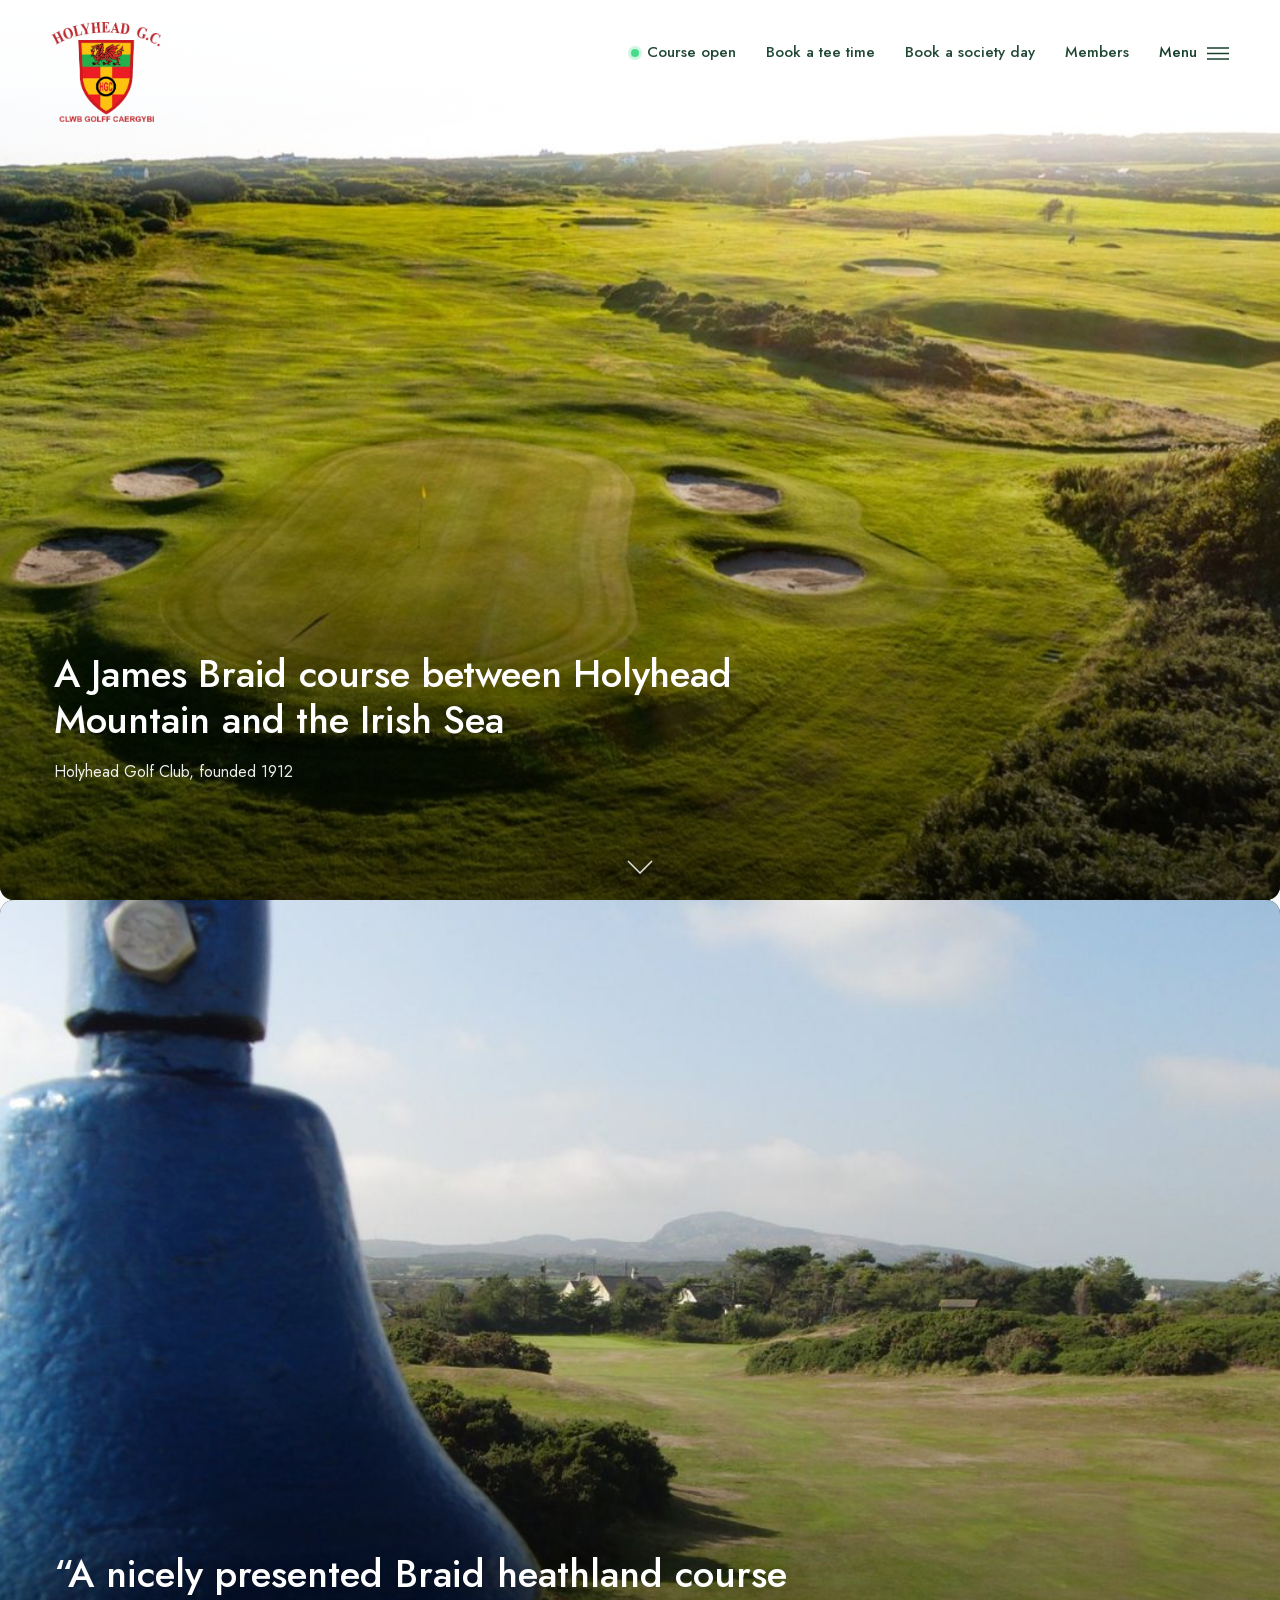
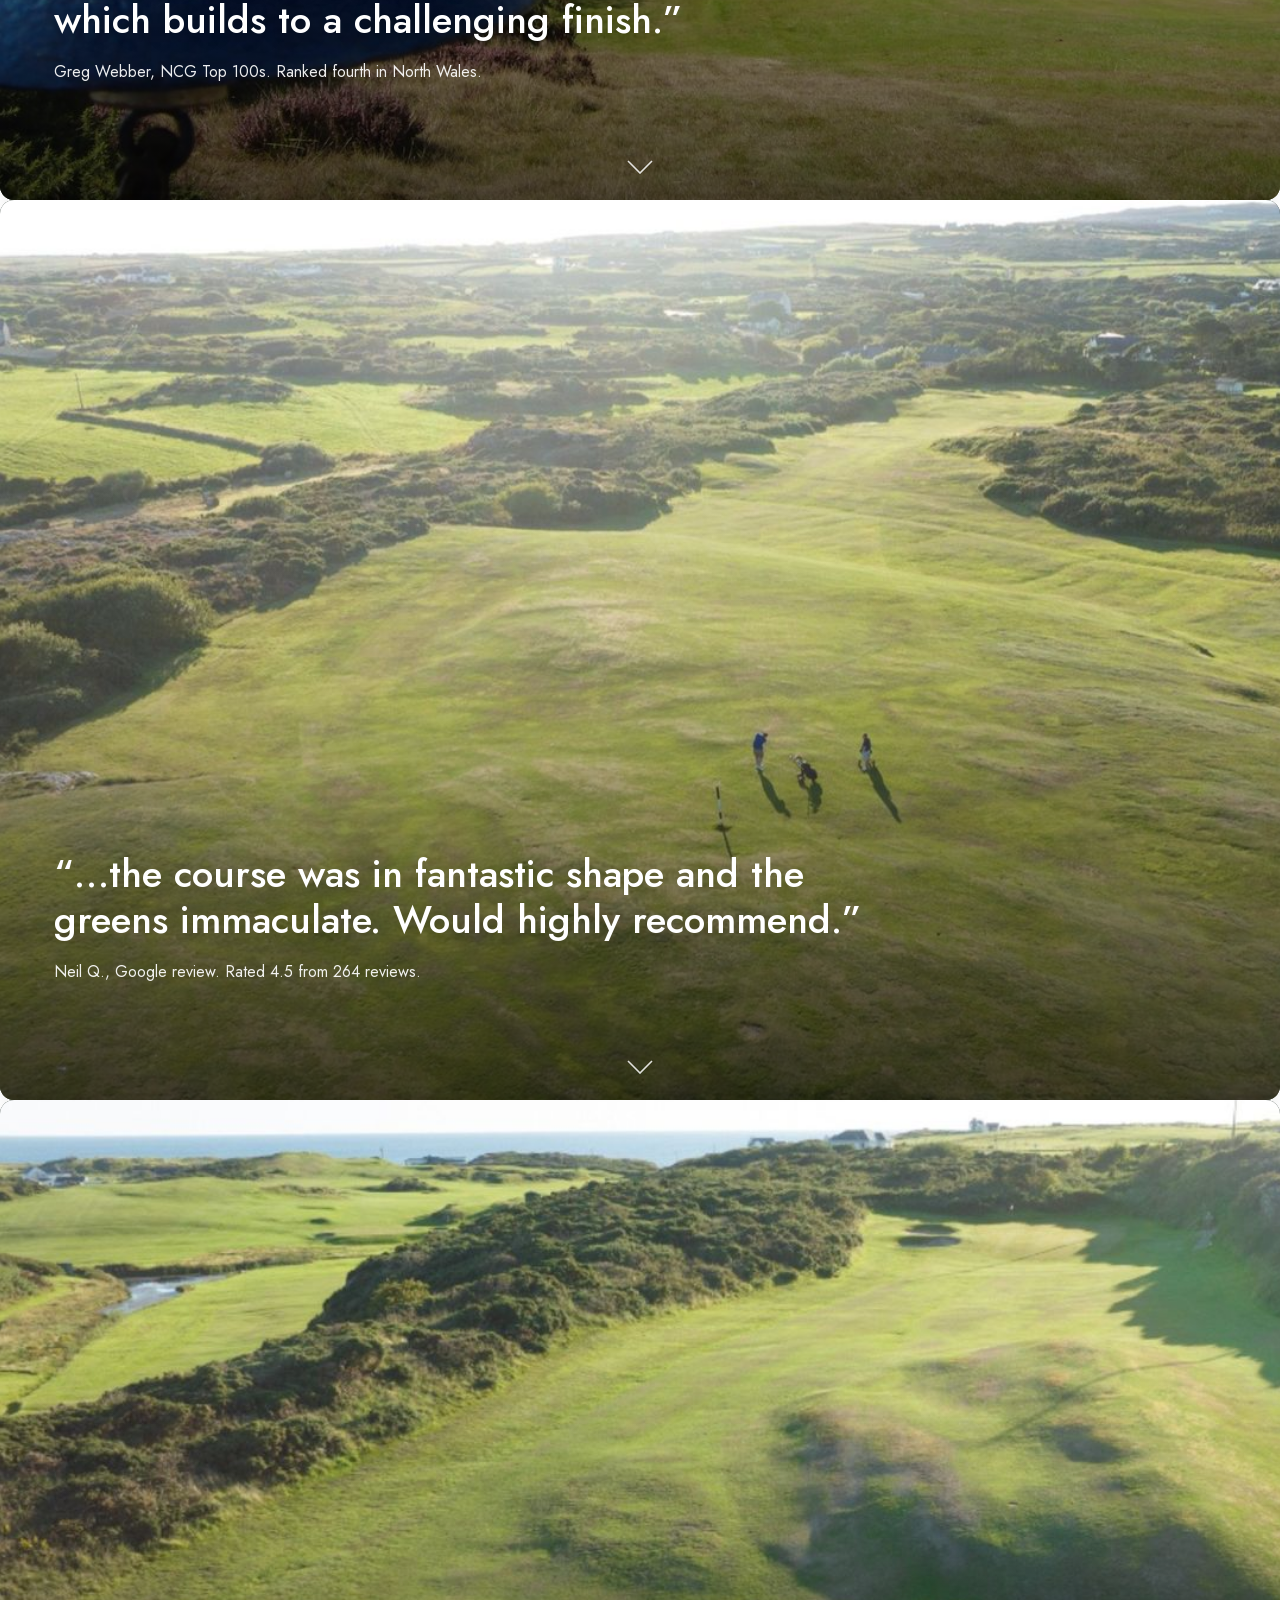
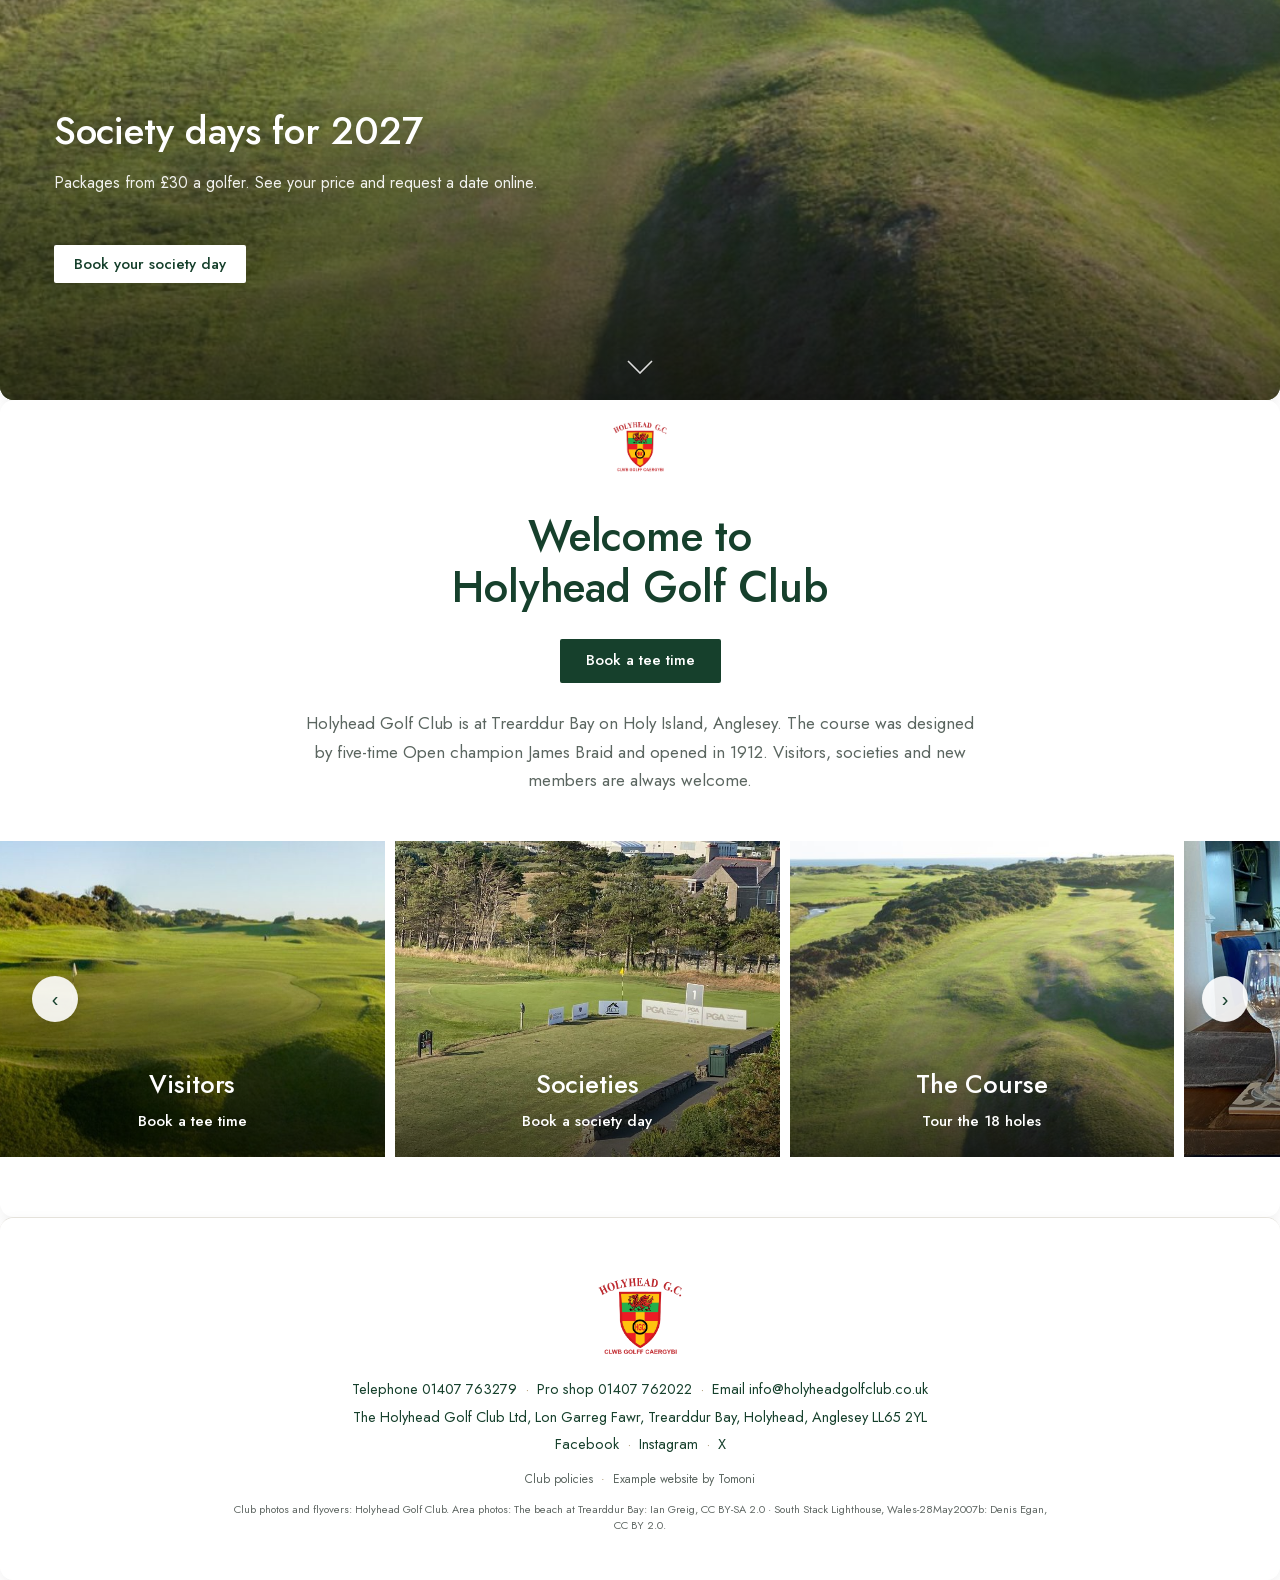
==== commit 56f89ac3: "Update the example website Co-Authored-By: Claude Opus 5.5 <noreply@anthropic.com>" ====
--- a/index.html
+++ b/index.html
@@ -7,7 +7,7 @@
 <meta name="robots" content="noindex">
 <meta property="og:title" content="Holyhead Golf Club | James Braid golf on Anglesey"><meta property="og:description" content="James Braid course at Trearddur Bay, Anglesey, since 1912. Book a tee time, get a society price in seconds, and see every hole from the air."><meta property="og:image" content="img/club/aerial-bunkers.jpg">
 <link rel="icon" href="img/club/crest.png"><link rel="canonical" href="https://www.holyheadgolfclub.co.uk/">
-<link rel="stylesheet" href="css/site.css"><link rel="stylesheet" href="css/wl.css">
+<link rel="stylesheet" href="css/site.css?v=e48c998c"><link rel="stylesheet" href="css/wl.css?v=54159737">
 <script type="application/ld+json">{"@context": "https://schema.org", "@type": "GolfCourse", "name": "Holyhead Golf Club", "alternateName": "Clwb Golff Caergybi", "address": {"@type": "PostalAddress", "streetAddress": "Lon Garreg Fawr, Trearddur Bay", "addressLocality": "Holyhead", "postalCode": "LL65 2YL", "addressCountry": "GB"}, "telephone": "+441407763279", "email": "info@holyheadgolfclub.co.uk", "geo": {"@type": "GeoCoordinates", "latitude": 53.2897, "longitude": -4.6315}, "foundingDate": "1912"}</script>
 </head>
 <body class="home">
@@ -55,5 +55,5 @@
 <div class="designpill"><button class="dp-open">Example site</button><div class="dp-panel"><b>Example website for Holyhead Golf Club</b><br>Made by Tomoni. Not live; forms send nothing.<br><a href="admin/">Try the office editor</a>
 <div class="sw">Colours <button class="dot" title="Club green" style="background:#16402c" data-set-palette="green"></button><button class="dot" title="Navy" style="background:#002b60" data-set-palette="navy"></button><button class="dot" title="Burgundy" style="background:#6a1d29" data-set-palette="burgundy"></button></div></div></div>
 <div class="modal" id="modal"><div class="box"></div></div>
-<script src="js/data.js"></script><script src="js/site.js"></script><script src="js/wl.js"></script>
+<script src="js/data.js?v=b73db071"></script><script src="js/site.js?v=ec0b3ed1"></script><script src="js/wl.js?v=984198cc"></script>
 </body></html>
--- a/css/wl.css
+++ b/css/wl.css
@@ -297,3 +297,14 @@
 .sdot{width:8px;height:8px;border-radius:50%;background:#3ddc84;box-shadow:0 0 0 3px rgba(61,220,132,.25)}
 .sdot.temp{background:#f5b324;box-shadow:0 0 0 3px rgba(245,179,36,.28)}.sdot.closed{background:#e5484d;box-shadow:0 0 0 3px rgba(229,72,77,.28)}
 @media (max-width:760px){.wlhead .tl a.status{display:flex}.wlhead .tl a.status span{font-size:14px}}
+
+/* 06.11.2026, Tom: a white band behind the header that fades into the photo or video, so the crest and links stand out;
+   crest a little bigger; no blank space under the home tiles */
+.wlhead::before{content:"";position:absolute;left:0;right:0;top:0;height:clamp(150px,23vh,215px);z-index:-1;pointer-events:none;
+  background:linear-gradient(180deg,#fff 0%,rgba(255,255,255,.94) 40%,rgba(255,255,255,.6) 68%,rgba(255,255,255,0) 100%)}
+.wlhead .tl,.wlhead .tl a,.wlhead .menuinline{color:var(--ink);text-shadow:none}
+.wlhead .crest img{width:clamp(82px,8.6vw,128px);filter:none}
+.panel::after{background:linear-gradient(180deg,rgba(0,0,0,0) 30%,rgba(0,0,0,.05) 50%,rgba(0,0,0,.6))}
+.wlhero::after{background:linear-gradient(180deg,rgba(0,0,0,0) 50%,rgba(0,0,0,.5))}
+.panel.white{min-height:0}
+.panel.foot{padding:0}
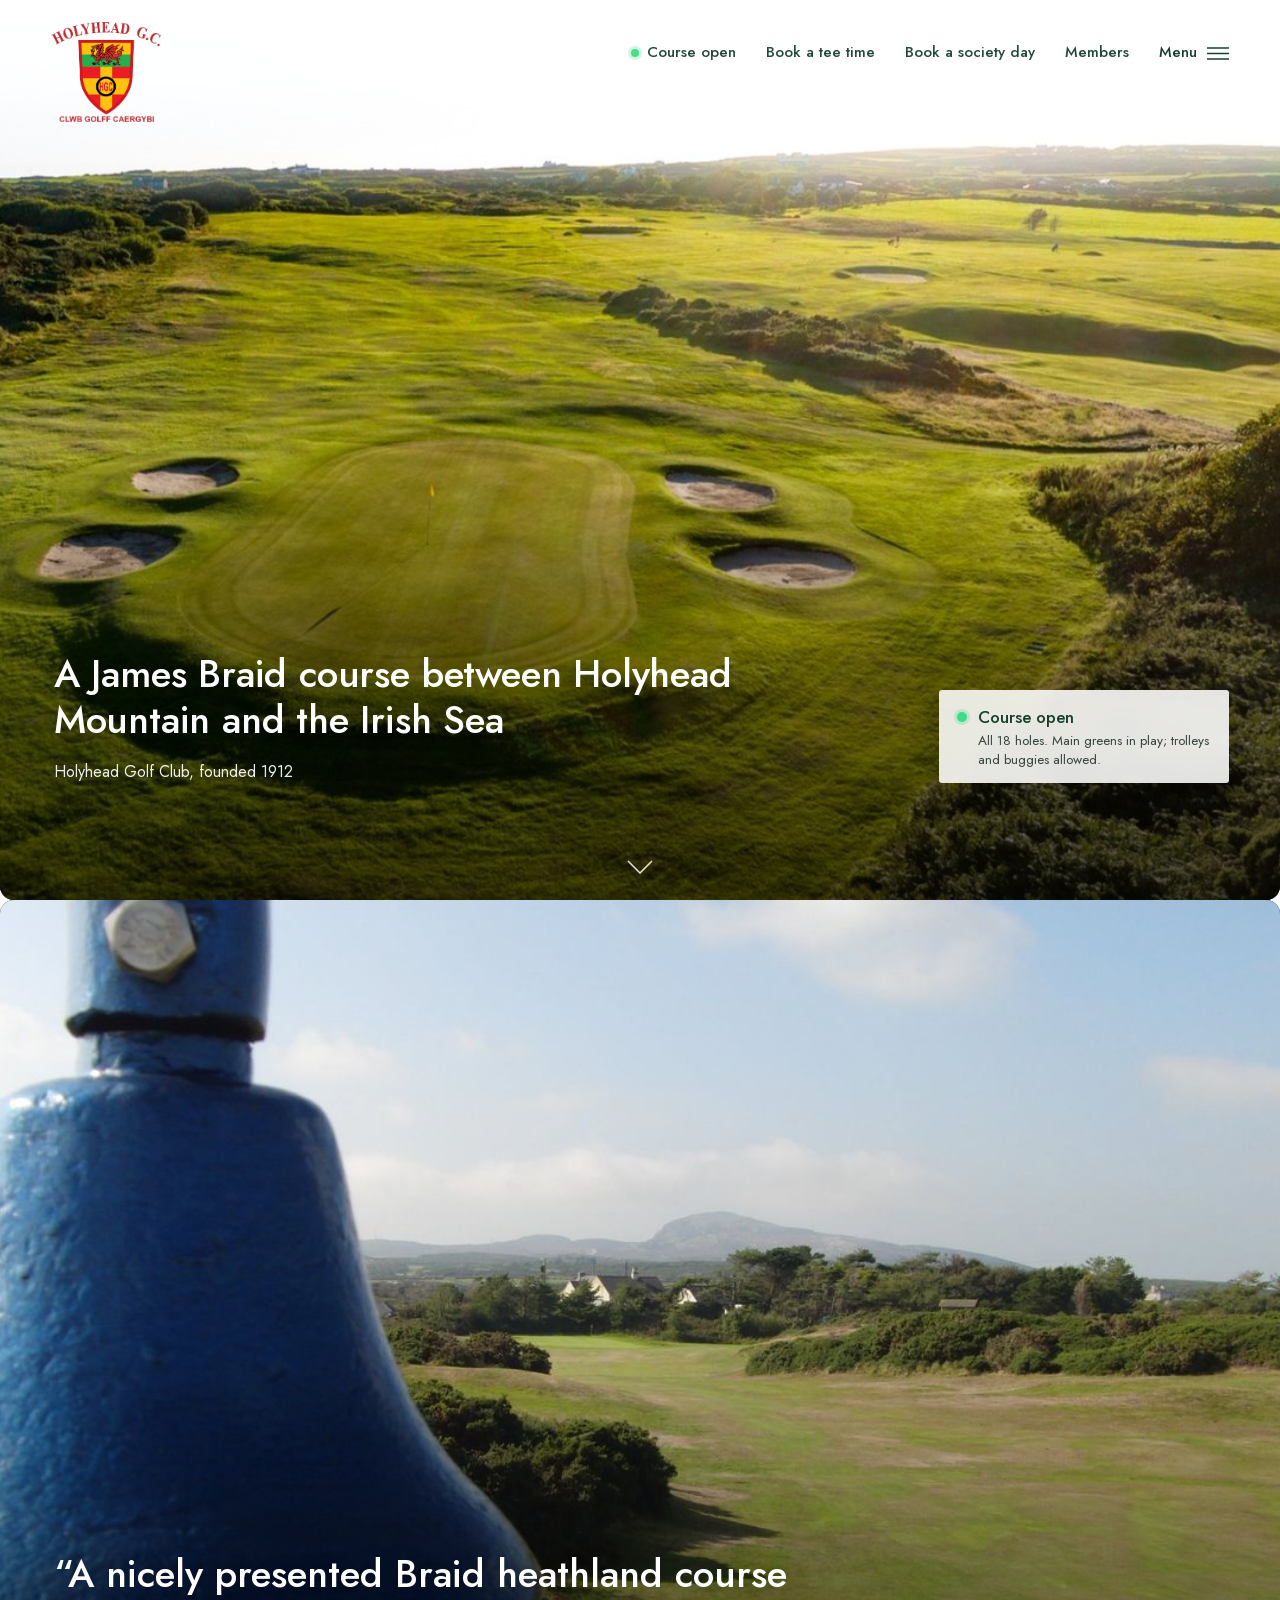
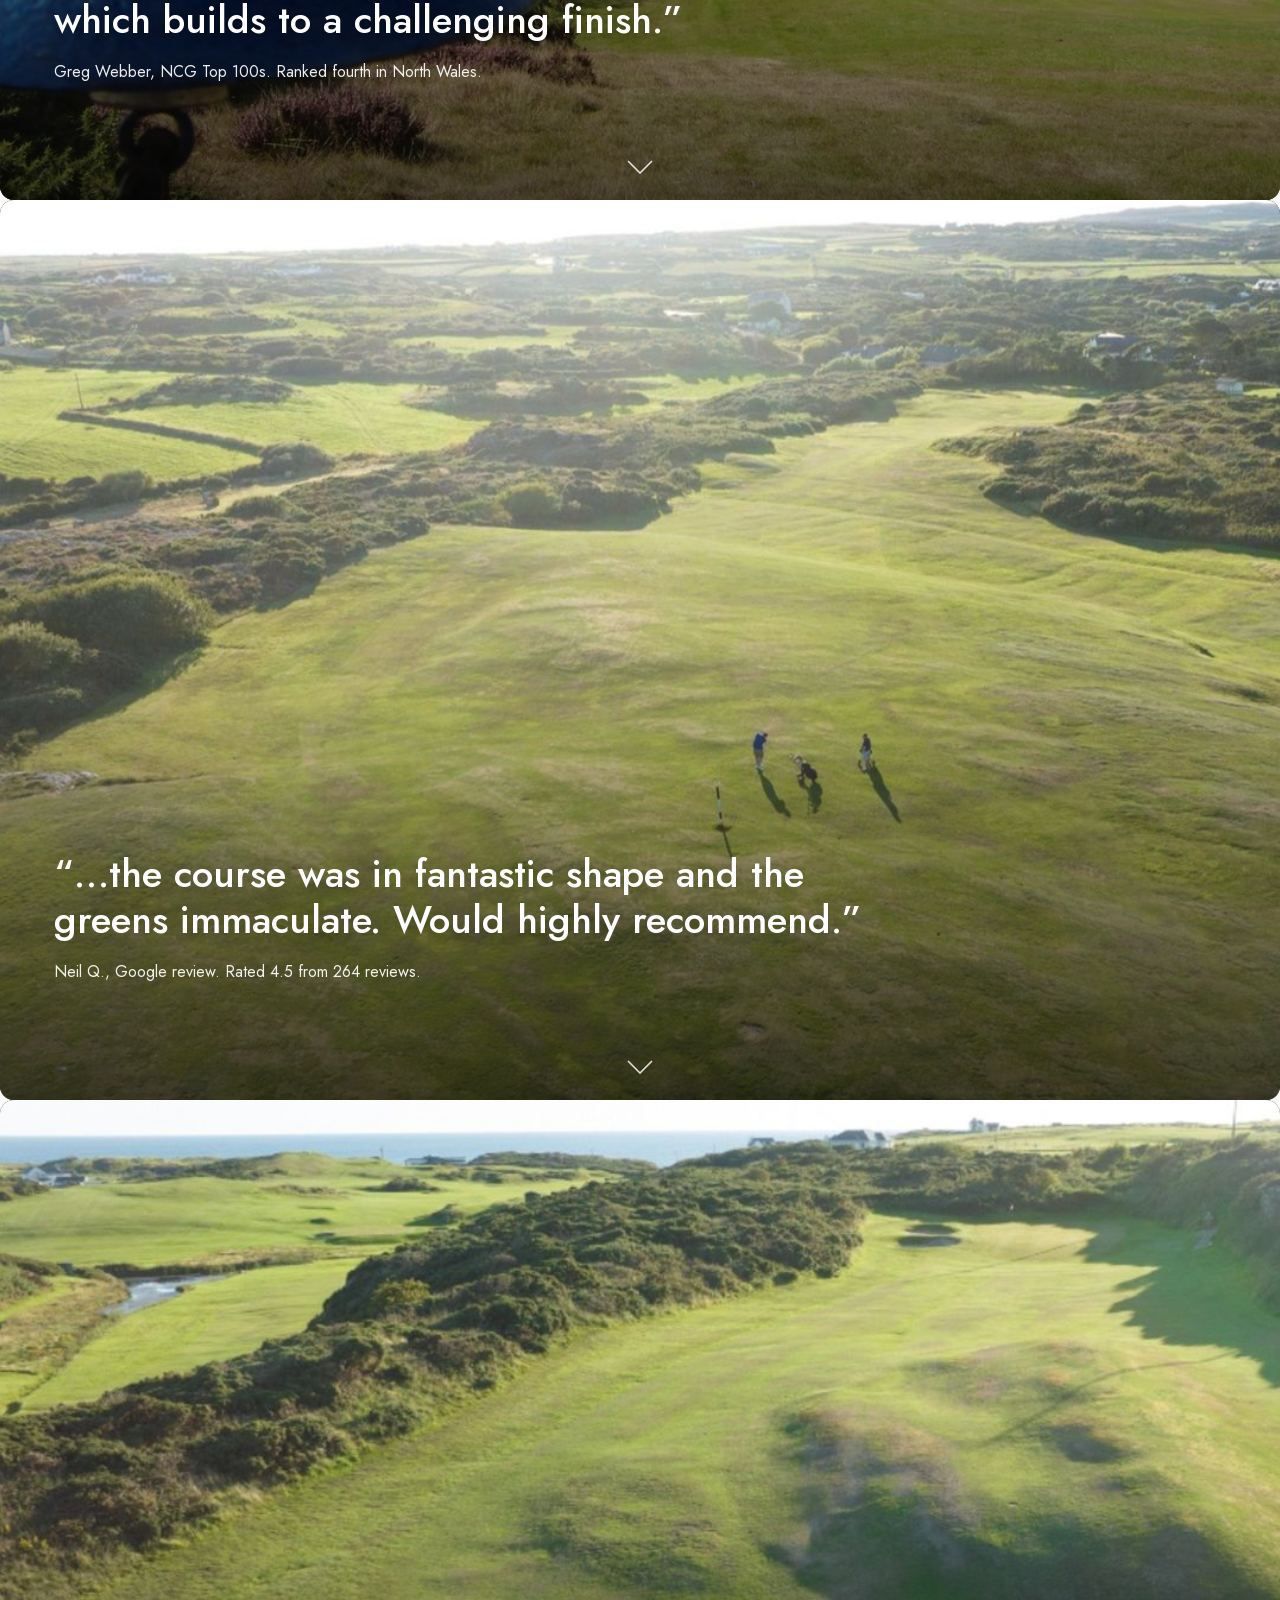
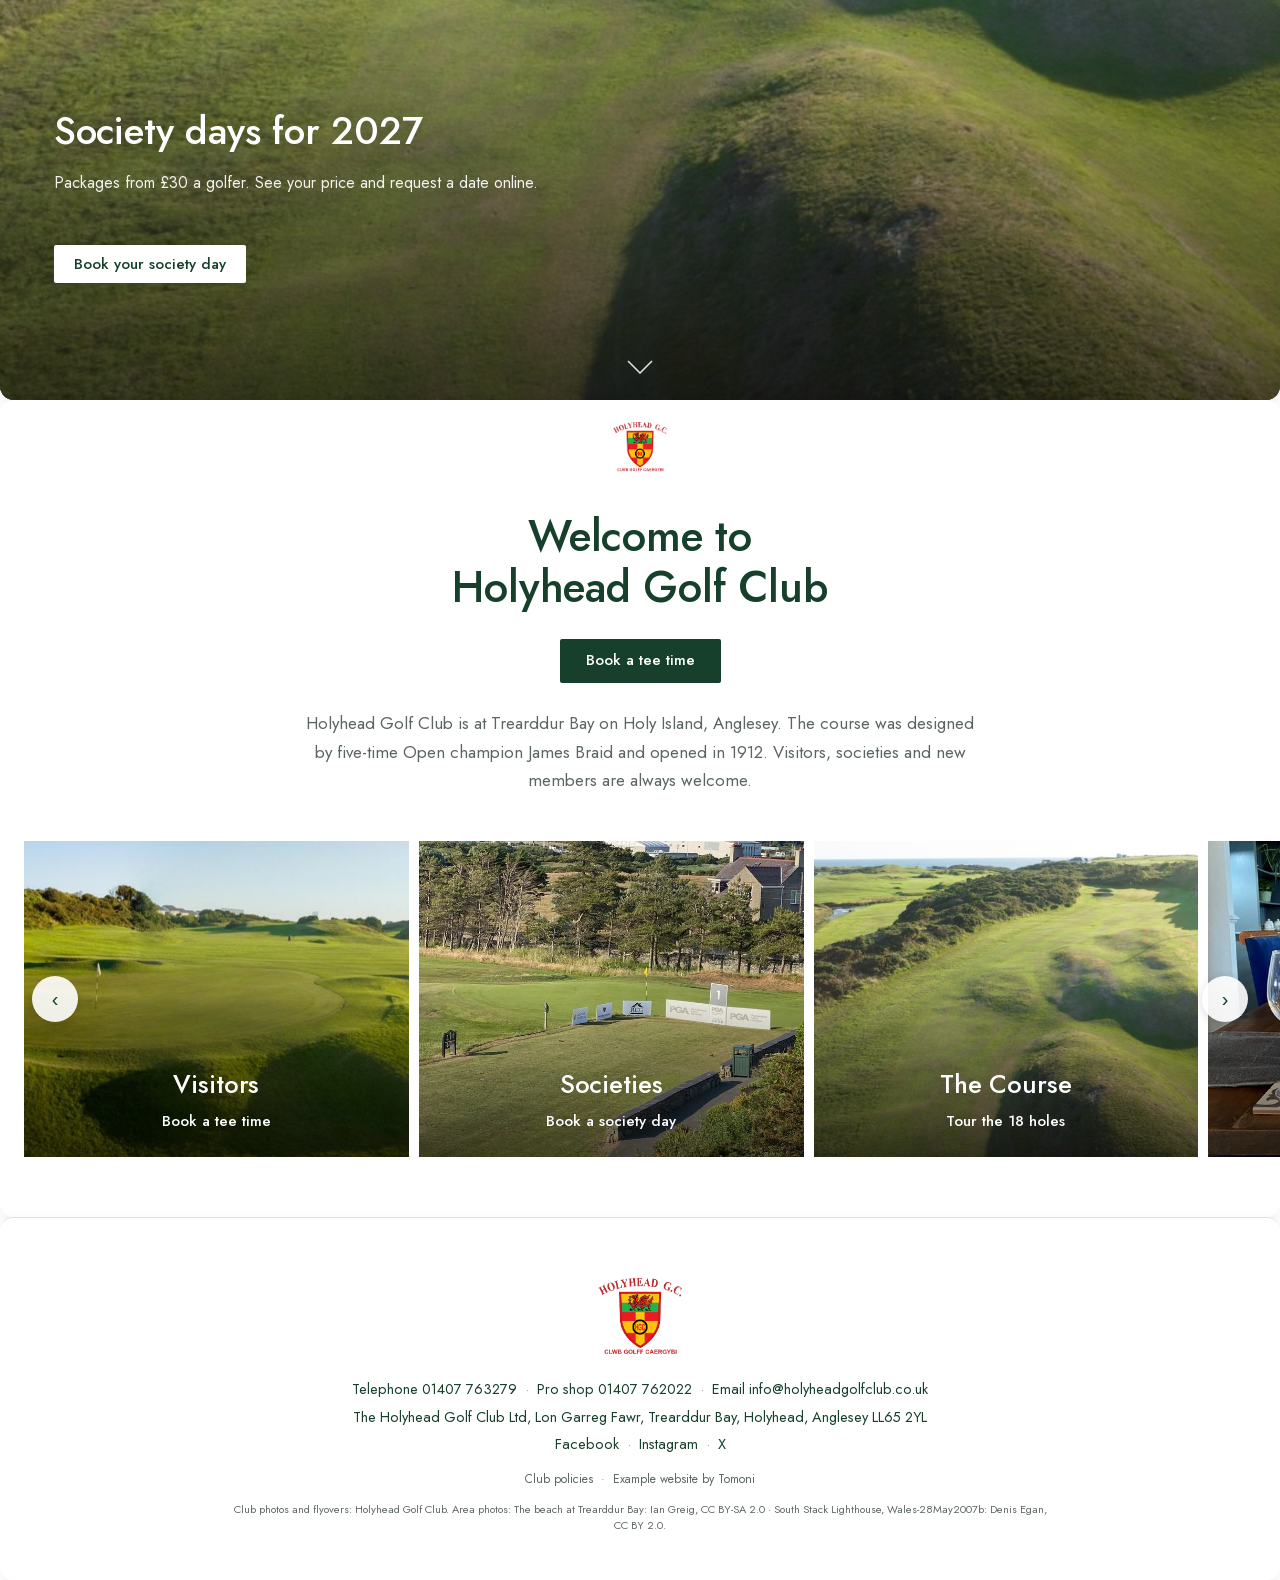
==== commit af2dcc61: "Update the example website Co-Authored-By: Claude Opus 5.5 <noreply@anthropic.com>" ====
--- a/index.html
+++ b/index.html
@@ -7,7 +7,7 @@
 <meta name="robots" content="noindex">
 <meta property="og:title" content="Holyhead Golf Club | James Braid golf on Anglesey"><meta property="og:description" content="James Braid course at Trearddur Bay, Anglesey, since 1912. Book a tee time, get a society price in seconds, and see every hole from the air."><meta property="og:image" content="img/club/aerial-bunkers.jpg">
 <link rel="icon" href="img/club/crest.png"><link rel="canonical" href="https://www.holyheadgolfclub.co.uk/">
-<link rel="stylesheet" href="css/site.css?v=e48c998c"><link rel="stylesheet" href="css/wl.css?v=54159737">
+<link rel="stylesheet" href="css/site.css?v=e48c998c"><link rel="stylesheet" href="css/wl.css?v=9ad1d46e">
 <script type="application/ld+json">{"@context": "https://schema.org", "@type": "GolfCourse", "name": "Holyhead Golf Club", "alternateName": "Clwb Golff Caergybi", "address": {"@type": "PostalAddress", "streetAddress": "Lon Garreg Fawr, Trearddur Bay", "addressLocality": "Holyhead", "postalCode": "LL65 2YL", "addressCountry": "GB"}, "telephone": "+441407763279", "email": "info@holyheadgolfclub.co.uk", "geo": {"@type": "GeoCoordinates", "latitude": 53.2897, "longitude": -4.6315}, "foundingDate": "1912"}</script>
 </head>
 <body class="home">
@@ -18,13 +18,18 @@
 <div class="list"><button class="close lab" data-wlmenu>Close <span style="font-size:22px;line-height:1">×</span></button><nav><a href="index.html" aria-current=page data-cy="Hafan">Home</a><a href="course.html" data-cy="Y Cwrs">The Course</a><a href="visitors.html" data-cy="Ymwelwyr">Visitors</a><a href="societies.html" data-cy="Cymdeithasau">Societies</a><a href="functions.html" data-cy="Achlysuron">Functions</a><a href="par5.html" data-cy="Lolfa Par 5">Par 5 Lounge</a><a href="stay.html" data-cy="Aros a chwarae">Stay and Play</a><a href="membership.html" data-cy="Aelodaeth">Membership</a><a href="pro.html" data-cy="Y Pro">Professional</a><a href="club.html" data-cy="Y Clwb">The Club</a><a href="contact.html" data-cy="Cysylltu">Contact</a></nav>
 <div class="menucta"><a class="btn green sm" href="https://holyhead.hub.clubv1.com/visitors/booking" target="_blank" rel="noopener" data-cy="Archebu amser ti">Book a tee time</a><a class="btn green sm" href="societies.html#enquire" data-cy="Archebu diwrnod cymdeithas">Book a society day</a></div>
 <div class="smalls lab"><a href="https://holyhead.hub.clubv1.com/" target="_blank" rel="noopener">Members area</a>
-<span data-cs="line">Course status: open, all 18 holes<i class="dot"></i></span><span data-wx-live hidden>Now <span data-wx="temp"></span>, wind <span data-wx="wind"></span></span>
+<span data-cs="line">Course status: open, all 18 holes<i class="sdot"></i></span><span data-wx-live hidden>Now <span data-wx="temp"></span>, wind <span data-wx="wind"></span></span>
 <a href="tel:01407763279">Telephone 01407 763279</a><span class="langs"><button data-lang="en">English</button>/ <button data-lang="cy">Cymraeg</button></span></div></div></div>
 <main>
 
 <section class="panel" id="p1"><div class="bg"><img src="img/club/aerial-bunkers-1400.jpg" srcset="img/club/aerial-bunkers-800.jpg 800w, img/club/aerial-bunkers-1400.jpg 1400w, img/club/aerial-bunkers.jpg 2200w" sizes="100vw" alt="A green guarded by four bunkers, seen from the air" fetchpriority=high></div><div class="ytbg" data-yt="mBWGqHdxTMY"><div id="ytbg-player"></div></div>
 <div class="txt"><h1 data-cy="Cwrs James Braid rhwng Mynydd Tŵr a'r môr">A James Braid course between Holyhead Mountain and the Irish Sea</h1><span class="lab">Holyhead Golf Club, founded 1912</span></div>
-<span class="vidcap lab">The 10th from the air</span><button class="down" aria-label="Next"><svg width="26" height="14" viewBox="0 0 26 14" fill="none" stroke="currentColor" stroke-width="1.6"><path d="M1 1l12 12L25 1"/></svg></button></section>
+<aside class="cond" aria-label="Conditions at the club">
+<div class="c-status" data-cs="pill"><i class="sdot"></i><span data-cy="Cwrs ar agor">Course open</span></div>
+<p class="c-detail" data-cs="detail">All 18 holes. Main greens in play; trolleys and buggies allowed.</p>
+<div class="c-wx" data-wx-live hidden><span class="c-temp"><i class="wxi"></i><b data-wx="temp"></b><span data-wx="desc"></span></span>
+<span class="c-wind"><span class="warrow"><svg viewBox="0 0 24 24" width="14" height="14" fill="none" stroke="currentColor" stroke-width="2.2" stroke-linecap="round" stroke-linejoin="round"><path d="M12 20V4M5.5 10.5L12 4l6.5 6.5"/></svg></span><span>Wind <span data-wx="wind"></span> <small data-wx="gust"></small></span></span><span class="c-sun" data-wx="sunset"></span></div>
+<div class="c-live" data-wx-live hidden>Live weather, updated <span data-wx="at"></span></div></aside><span class="vidcap lab">The 10th from the air</span><button class="down" aria-label="Next"><svg width="26" height="14" viewBox="0 0 26 14" fill="none" stroke="currentColor" stroke-width="1.6"><path d="M1 1l12 12L25 1"/></svg></button></section>
 
 <section class="panel"><div class="bg"><img class="left" src="img/club/bell-mountain-1400.jpg" srcset="img/club/bell-mountain-800.jpg 800w, img/club/bell-mountain-1400.jpg 1400w, img/club/bell-mountain.jpg 2200w" sizes="100vw" alt="The bell at the 10th with Holyhead Mountain behind" loading=lazy></div>
 <div class="txt"><p class="q">“A nicely presented Braid heathland course which builds to a challenging finish.”</p><span class="lab">Greg Webber, NCG Top 100s. Ranked fourth in North Wales.</span></div><button class="down" aria-label="Next"><svg width="26" height="14" viewBox="0 0 26 14" fill="none" stroke="currentColor" stroke-width="1.6"><path d="M1 1l12 12L25 1"/></svg></button></section>
@@ -55,5 +60,5 @@
 <div class="designpill"><button class="dp-open">Example site</button><div class="dp-panel"><b>Example website for Holyhead Golf Club</b><br>Made by Tomoni. Not live; forms send nothing.<br><a href="admin/">Try the office editor</a>
 <div class="sw">Colours <button class="dot" title="Club green" style="background:#16402c" data-set-palette="green"></button><button class="dot" title="Navy" style="background:#002b60" data-set-palette="navy"></button><button class="dot" title="Burgundy" style="background:#6a1d29" data-set-palette="burgundy"></button></div></div></div>
 <div class="modal" id="modal"><div class="box"></div></div>
-<script src="js/data.js?v=b73db071"></script><script src="js/site.js?v=ec0b3ed1"></script><script src="js/wl.js?v=984198cc"></script>
+<script src="js/data.js?v=b73db071"></script><script src="js/site.js?v=a366ec47"></script><script src="js/wl.js?v=4a42ca7a"></script>
 </body></html>
--- a/css/wl.css
+++ b/css/wl.css
@@ -308,3 +308,38 @@
 .wlhero::after{background:linear-gradient(180deg,rgba(0,0,0,0) 50%,rgba(0,0,0,.5))}
 .panel.white{min-height:0}
 .panel.foot{padding:0}
+
+/* 06.11.2026, Tom: "a little area for course status, current weather"; the status dot glows, so the site feels alive */
+.sdot{--g:61,220,132;display:inline-block;flex:none;animation:glow 2.4s ease-out infinite}
+.sdot.temp{--g:245,179,36}.sdot.closed{--g:229,72,77}
+@keyframes glow{0%{box-shadow:0 0 5px 1px rgba(var(--g),.85),0 0 0 0 rgba(var(--g),.6)}70%{box-shadow:0 0 5px 1px rgba(var(--g),.85),0 0 0 9px rgba(var(--g),0)}100%{box-shadow:0 0 5px 1px rgba(var(--g),.85),0 0 0 0 rgba(var(--g),0)}}
+.wlmenu .smalls .sdot{margin-left:8px;vertical-align:middle}
+.cond{position:absolute;z-index:4;right:clamp(18px,4vw,60px);bottom:clamp(70px,13vh,130px);width:290px;padding:15px 18px 13px;color:var(--ink);background:rgba(255,255,255,.88);-webkit-backdrop-filter:blur(10px);backdrop-filter:blur(10px);border-radius:3px;box-shadow:0 12px 32px rgba(0,0,0,.2);font-size:14px;line-height:1.45;animation:condin .9s .5s both}
+.wlhero .cond{bottom:clamp(36px,8vh,80px)}
+@keyframes condin{from{opacity:0;transform:translateY(12px)}to{opacity:1;transform:none}}
+.cond .c-status{display:flex;align-items:center;gap:11px;font-size:17px;font-weight:500}
+.cond .c-status .sdot{width:10px;height:10px}
+.cond .c-detail{margin:3px 0 0 21px;color:var(--text);font-size:13.5px;line-height:1.4}
+.cond .c-wx{display:grid;gap:7px;margin-top:12px;padding-top:12px;border-top:1px solid var(--line)}
+.cond [hidden]{display:none!important}
+.cond .c-temp,.cond .c-wind{display:flex;align-items:center;gap:9px}
+.cond .c-temp b{font-size:19px;font-weight:500}
+.cond .wxi svg{display:block;width:24px;height:24px;animation:drift 5s ease-in-out infinite}
+@keyframes drift{50%{transform:translateX(2px)}}
+.cond .warrow{display:inline-grid;place-items:center;width:24px;height:24px;border-radius:50%;background:var(--soft);animation:sway 3.2s ease-in-out infinite}
+.cond .warrow svg{transition:transform 1.4s cubic-bezier(.2,.8,.2,1)}
+@keyframes sway{25%{transform:rotate(7deg)}75%{transform:rotate(-7deg)}}
+.cond small{color:var(--grey);font-size:12.5px}
+.cond .c-sun{padding-left:33px;color:var(--text)}
+.cond .c-live{margin-top:9px;font-size:11.5px;color:var(--grey)}
+.panel .vidcap{bottom:28px}
+@media (max-width:760px){   /* phones: the header already shows the course status, so a plain weather line sits under the crest */
+  .cond{z-index:60;top:100px;left:0;right:0;bottom:auto;width:auto;padding:0 18px;display:flex;align-items:center;flex-wrap:wrap;gap:2px 16px;font-size:13.5px;background:none;box-shadow:none;-webkit-backdrop-filter:none;backdrop-filter:none}
+  .wlhero .cond{bottom:auto}
+  .cond .c-status,.cond .c-detail,.cond .c-live,.cond small{display:none}
+  .cond .c-wx{display:flex;flex-wrap:wrap;gap:2px 16px;margin:0;padding:0;border:0}
+  .cond .c-temp,.cond .c-wind{gap:7px}.cond .c-temp b{font-size:14.5px}
+  .cond .wxi svg{width:20px;height:20px}.cond .warrow{width:20px;height:20px;background:rgba(22,64,44,.08)}
+  .cond .c-sun{padding-left:0}
+}
+@media (prefers-reduced-motion:reduce){.sdot,.cond,.cond .wxi svg,.cond .warrow{animation:none}}
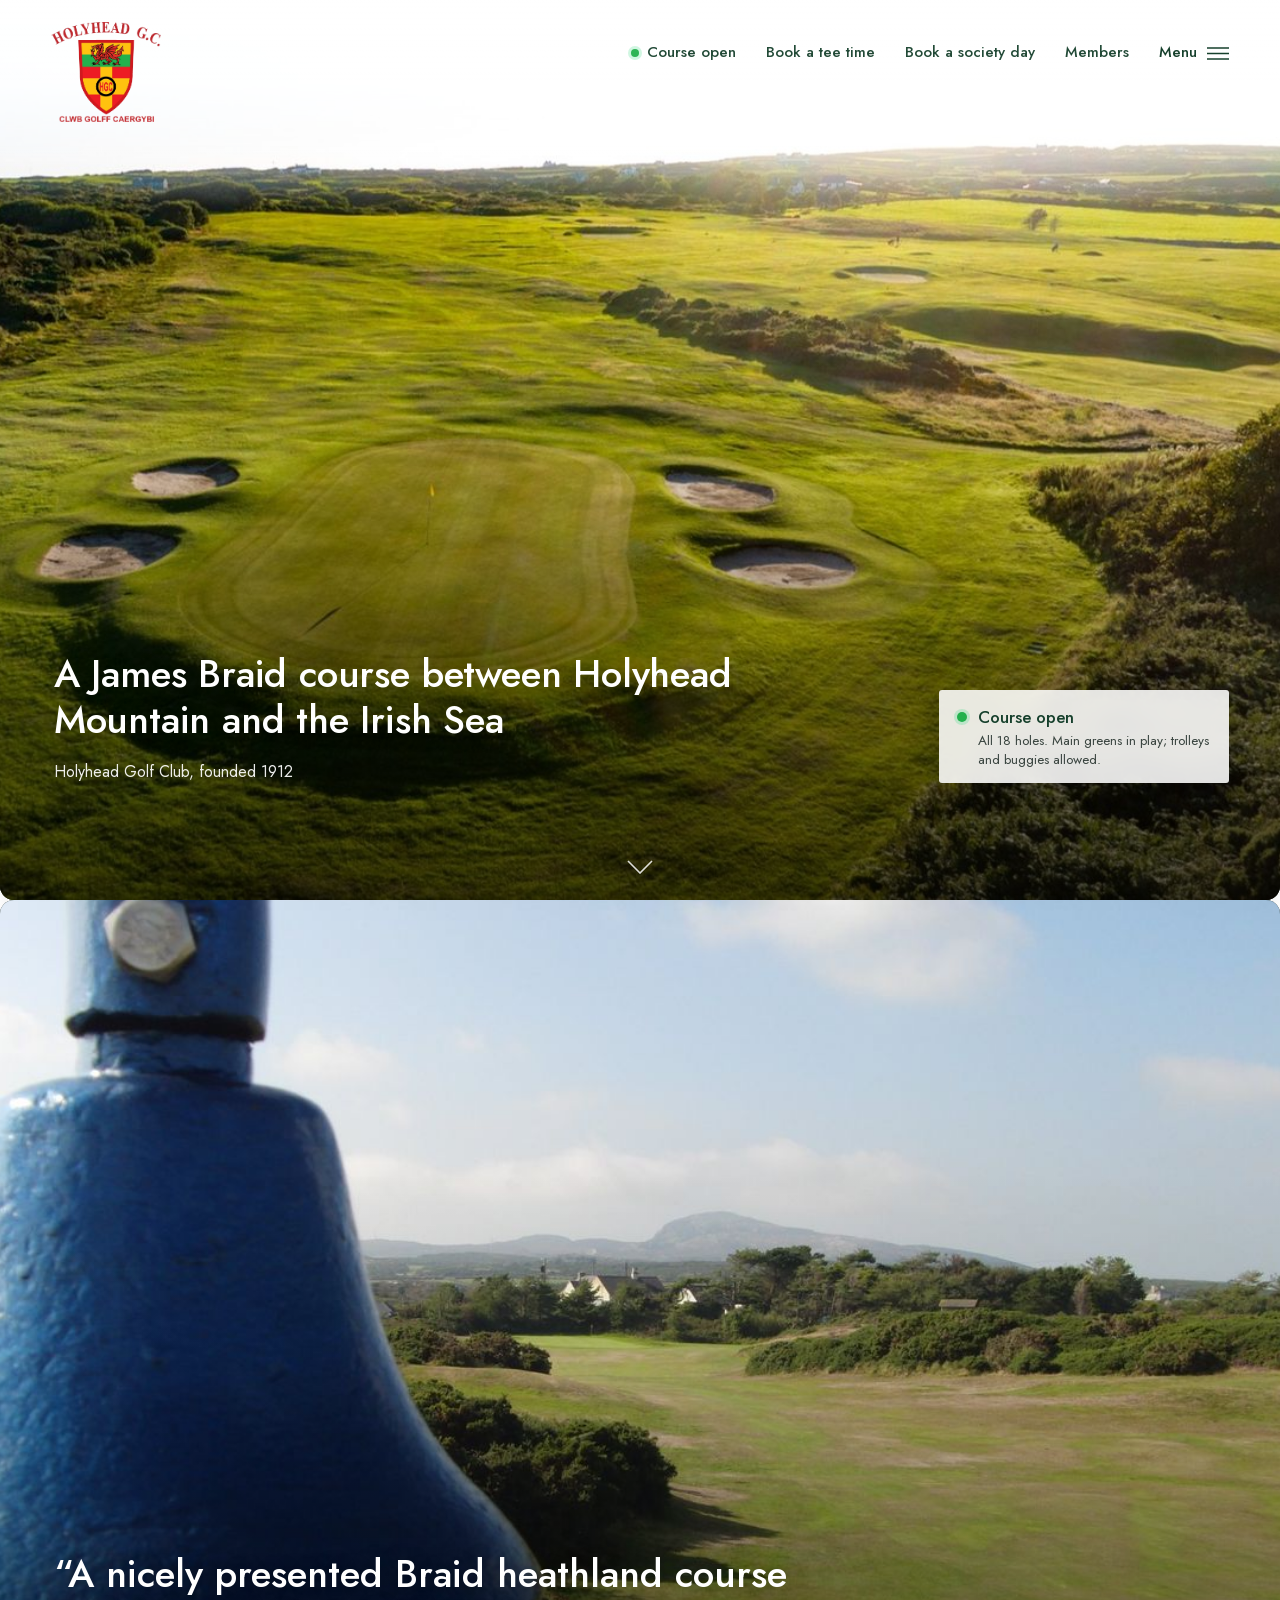
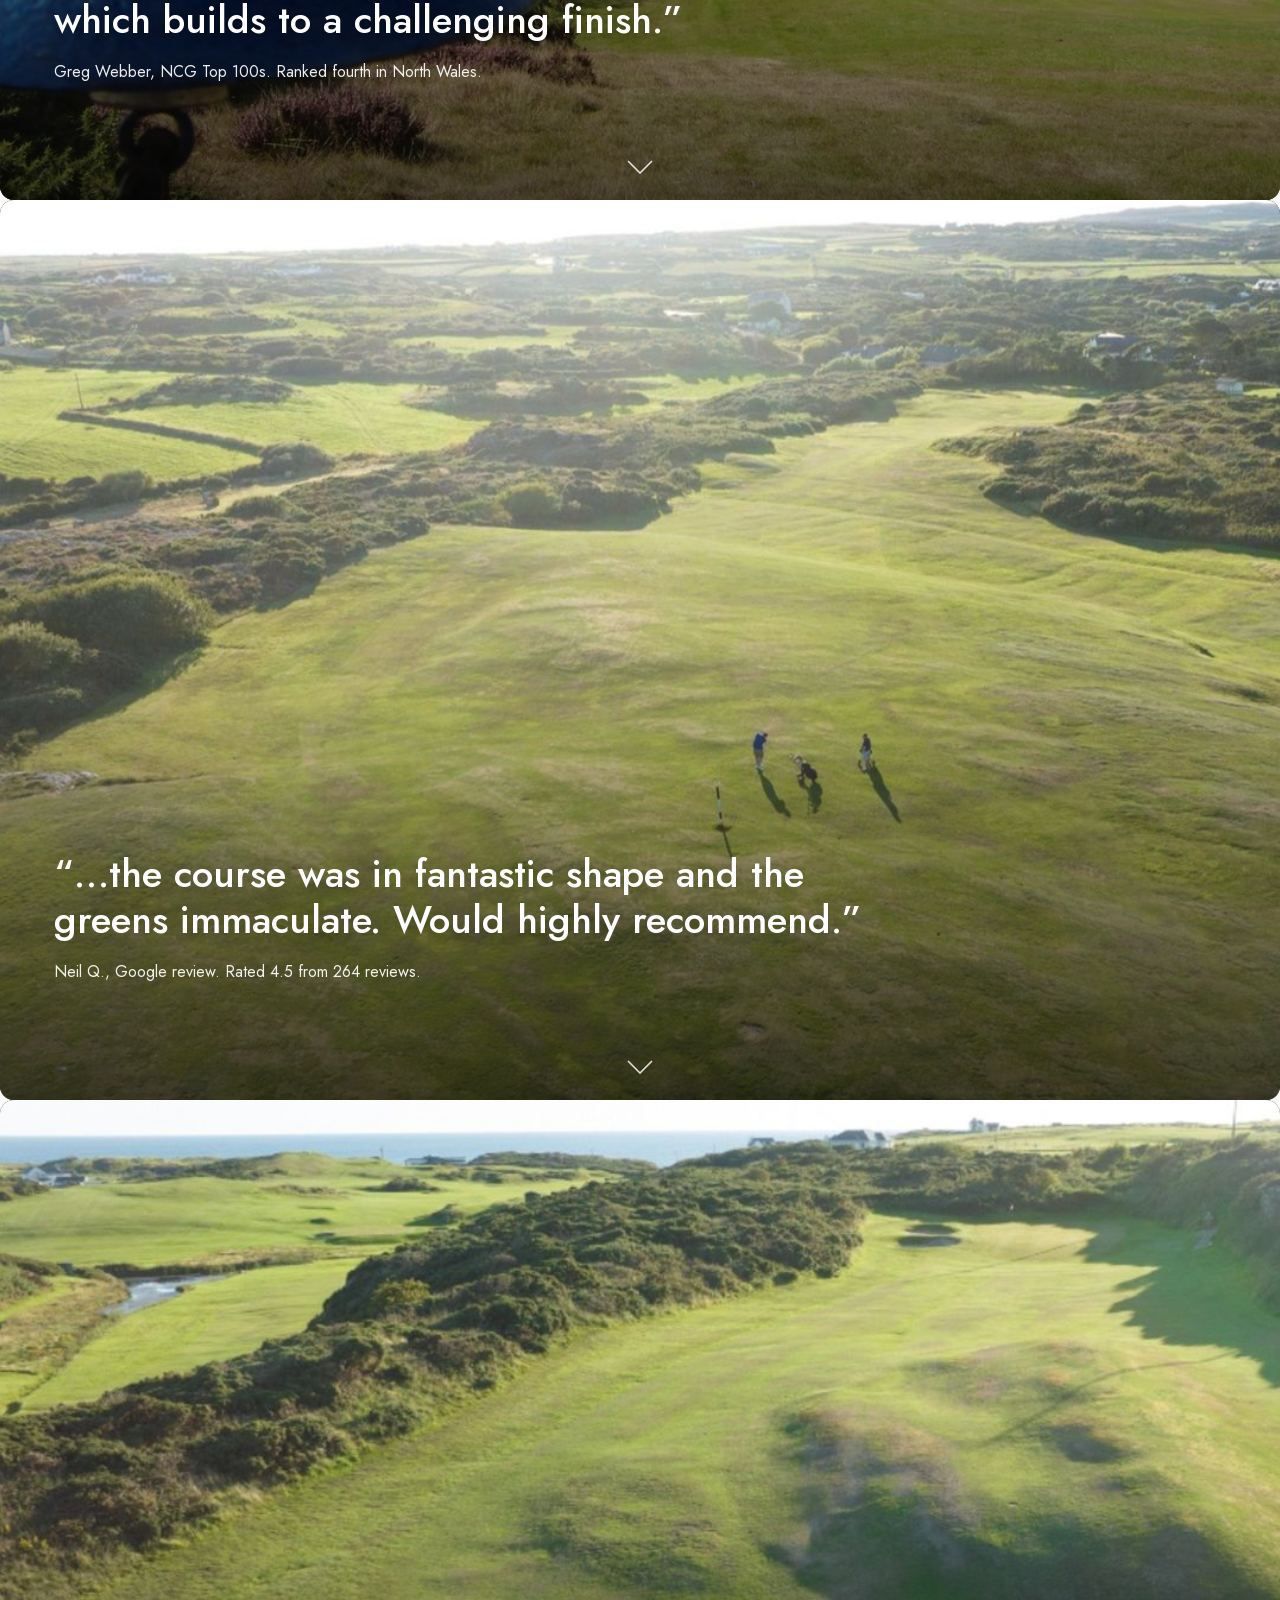
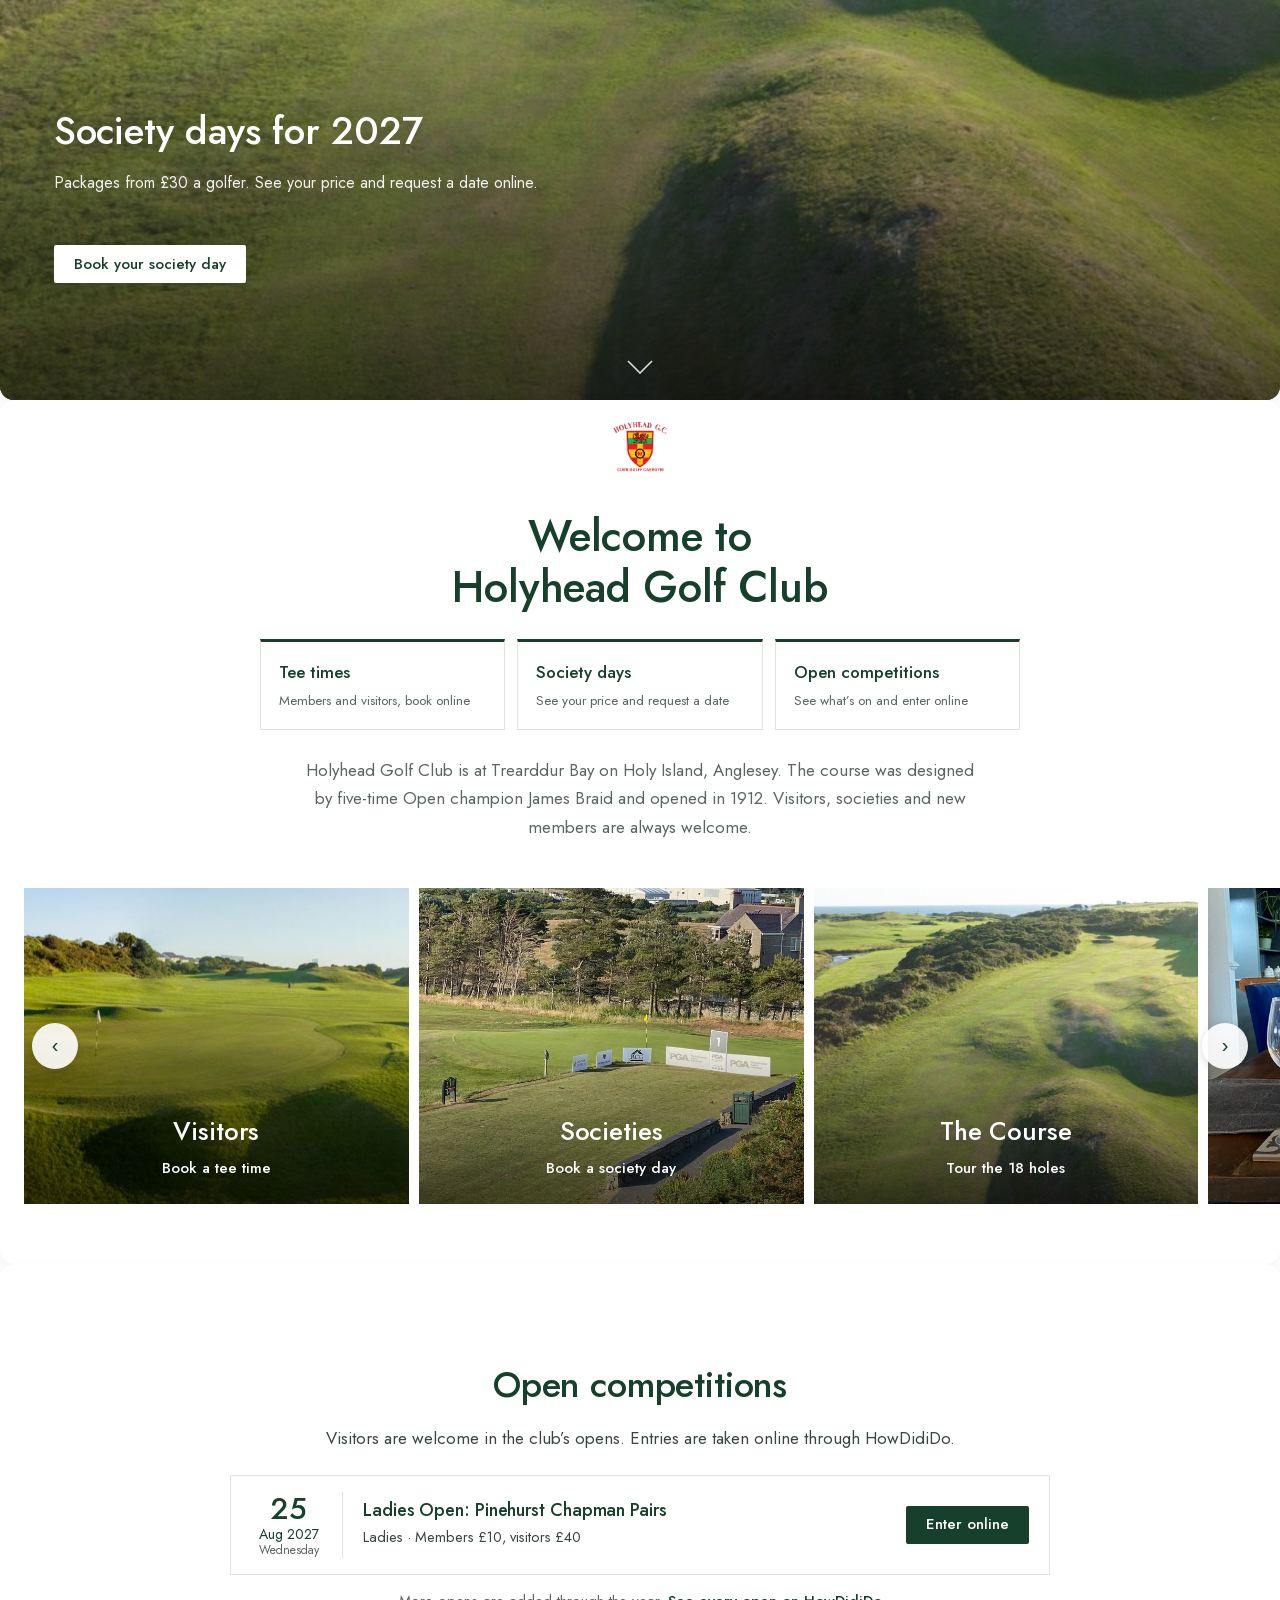
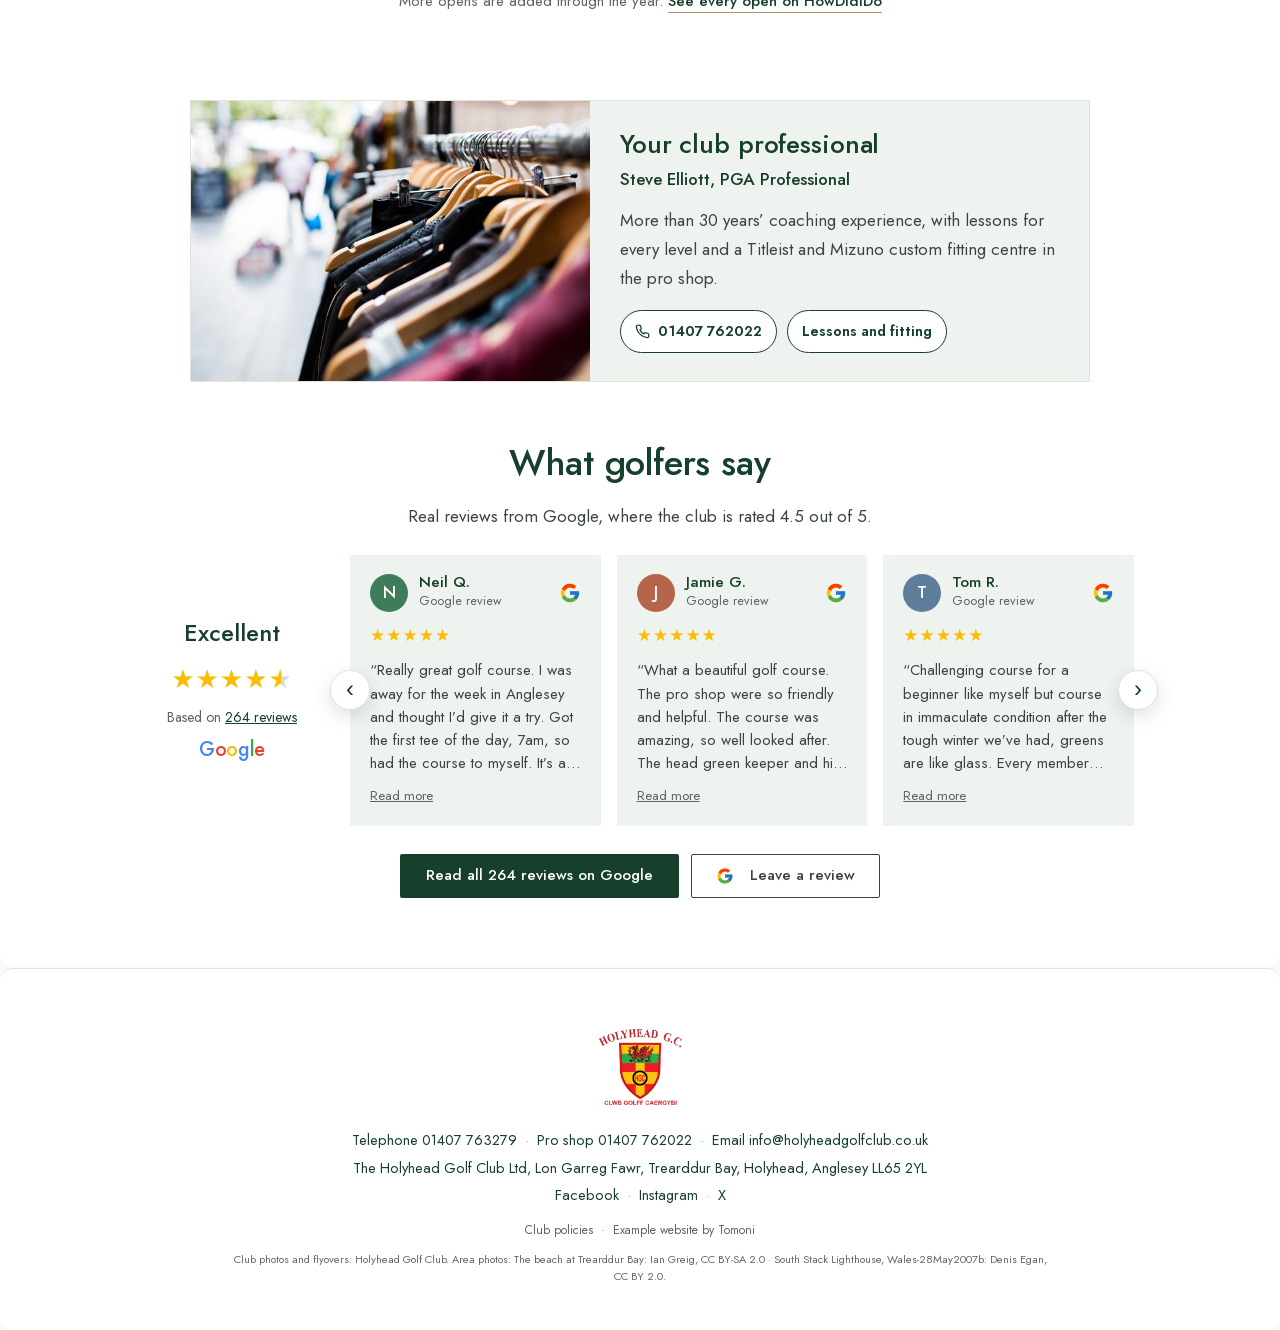
==== commit 3c18a8fa: "Update the example website Co-Authored-By: Claude Opus 5.5 <noreply@anthropic.com>" ====
--- a/index.html
+++ b/index.html
@@ -7,7 +7,7 @@
 <meta name="robots" content="noindex">
 <meta property="og:title" content="Holyhead Golf Club | James Braid golf on Anglesey"><meta property="og:description" content="James Braid course at Trearddur Bay, Anglesey, since 1912. Book a tee time, get a society price in seconds, and see every hole from the air."><meta property="og:image" content="img/club/aerial-bunkers.jpg">
 <link rel="icon" href="img/club/crest.png"><link rel="canonical" href="https://www.holyheadgolfclub.co.uk/">
-<link rel="stylesheet" href="css/site.css?v=e48c998c"><link rel="stylesheet" href="css/wl.css?v=9ad1d46e">
+<link rel="stylesheet" href="css/site.css?v=e48c998c"><link rel="stylesheet" href="css/wl.css?v=29321e8f">
 <script type="application/ld+json">{"@context": "https://schema.org", "@type": "GolfCourse", "name": "Holyhead Golf Club", "alternateName": "Clwb Golff Caergybi", "address": {"@type": "PostalAddress", "streetAddress": "Lon Garreg Fawr, Trearddur Bay", "addressLocality": "Holyhead", "postalCode": "LL65 2YL", "addressCountry": "GB"}, "telephone": "+441407763279", "email": "info@holyheadgolfclub.co.uk", "geo": {"@type": "GeoCoordinates", "latitude": 53.2897, "longitude": -4.6315}, "foundingDate": "1912"}</script>
 </head>
 <body class="home">
@@ -41,9 +41,11 @@
 <div class="txt"><h2>Society days for 2027</h2><span class="lab">Packages from £30 a golfer. See your price and request a date online.</span><br><a class="btn white sm" href="societies.html#enquire" data-cy="Archebu eich diwrnod cymdeithas">Book your society day</a></div><button class="down" aria-label="Next"><svg width="26" height="14" viewBox="0 0 26 14" fill="none" stroke="currentColor" stroke-width="1.6"><path d="M1 1l12 12L25 1"/></svg></button></section>
 
 <section class="panel white"><img class="minicrest" src="img/club/crest.png" alt="">
-<div class="welcome"><h2 class="h1" data-cy="Croeso i Glwb Golff Caergybi">Welcome to<br>Holyhead Golf Club</h2><a class="btn green" href="https://holyhead.hub.clubv1.com/visitors/booking" target="_blank" rel="noopener" data-cy="Archebu amser ti">Book a tee time</a>
+<div class="welcome"><h2 class="h1" data-cy="Croeso i Glwb Golff Caergybi">Welcome to<br>Holyhead Golf Club</h2><div class="qlinks"><a href="https://holyhead.hub.clubv1.com/visitors/booking" target="_blank" rel="noopener"><b>Tee times</b><small>Members and visitors, book online</small></a><a href="societies.html#enquire"><b>Society days</b><small>See your price and request a date</small></a><a href="#opens"><b>Open competitions</b><small>See what’s on and enter online</small></a></div>
 <p>Holyhead Golf Club is at Trearddur Bay on Holy Island, Anglesey. The course was designed by five-time Open champion James Braid and opened in 1912. Visitors, societies and new members are always welcome.</p></div>
 <div class="wltiles"><button class="arr l" aria-label="Previous">‹</button><div class="track"><a class="wtile" href="visitors.html"><img src="img/club/green-flag-800.jpg" alt="" loading="lazy"><div class="t"><h3>Visitors</h3><span class="lab">Book a tee time</span></div></a><a class="wtile" href="societies.html"><img src="img/club/proam-tee-800.jpg" alt="" loading="lazy"><div class="t"><h3>Societies</h3><span class="lab">Book a society day</span></div></a><a class="wtile" href="course.html"><img src="img/club/aerial-dunes-800.jpg" alt="" loading="lazy"><div class="t"><h3>The Course</h3><span class="lab">Tour the 18 holes</span></div></a><a class="wtile" href="functions.html"><img src="img/club/dining-800.jpg" alt="" loading="lazy"><div class="t"><h3>Functions</h3><span class="lab">Celebrations</span></div></a><a class="wtile" href="par5.html"><img src="img/club/roast-800.jpg" alt="" loading="lazy"><div class="t"><h3>Par 5 Lounge</h3><span class="lab">Menus and tables</span></div></a><a class="wtile" href="stay.html"><img src="img/club/apartments-800.jpg" alt="" loading="lazy"><div class="t"><h3>Stay and Play</h3><span class="lab">Apartments</span></div></a><a class="wtile" href="membership.html"><img src="img/club/aerial-sea-800.jpg" alt="" loading="lazy"><div class="t"><h3>Membership</h3><span class="lab">Join us</span></div></a><a class="wtile" href="pro.html"><img src="img/club/proshop-800.jpg" alt="" loading="lazy"><div class="t"><h3>Professional</h3><span class="lab">Lessons and fitting</span></div></a></div><button class="arr r" aria-label="Next">›</button></div></section>
+
+<section class="panel white more"><section class="col wide block opens" id="opens"><h2>Open competitions</h2><p class="lead">Visitors are welcome in the club’s opens. Entries are taken online through HowDidiDo.</p><div class="openlist"><article class="oe"><div class="dt"><b>25</b><span>Aug 2027</span><small>Wednesday</small></div><div class="ot"><h3>Ladies Open: Pinehurst Chapman Pairs</h3><p>Ladies · Members £10, visitors £40</p></div><a class="btn green sm" href="https://www.howdidido.com/Directory/OpenCompetitions/1818" target="_blank" rel="noopener">Enter online</a></article></div><p class="small muted" style="text-align:center;margin-top:14px">More opens are added through the year. <a class="link" href="https://www.howdidido.com/Directory/OpenCompetitions/1818" target="_blank" rel="noopener">See every open on HowDidiDo</a></p></section><section class="col wide block"><div class="procard"><img src="img/club/proshop-800.jpg" alt="Clothing in the pro shop" loading="lazy"><div class="pt"><h2>Your club professional</h2><p class="who">Steve Elliott, PGA Professional</p><p>More than 30 years’ coaching experience, with lessons for every level and a Titleist and Mizuno custom fitting centre in the pro shop.</p><div class="pbtns"><a class="pill" href="tel:01407762022"><svg viewBox="0 0 24 24" width="15" height="15" fill="none" stroke="currentColor" stroke-width="2" stroke-linecap="round" stroke-linejoin="round"><path d="M22 16.9v3a2 2 0 0 1-2.2 2 19.8 19.8 0 0 1-8.6-3.1 19.5 19.5 0 0 1-6-6A19.8 19.8 0 0 1 2.1 4.2 2 2 0 0 1 4.1 2h3a2 2 0 0 1 2 1.7c.1.9.4 1.8.7 2.7a2 2 0 0 1-.5 2.1L8 9.8a16 16 0 0 0 6 6l1.3-1.3a2 2 0 0 1 2.1-.4c.9.3 1.8.6 2.7.7a2 2 0 0 1 1.7 2z"/></svg>01407 762022</a><a class="pill" href="pro.html">Lessons and fitting</a></div></div></div></section><section class="col wide block reviews"><h2>What golfers say</h2><p class="lead">Real reviews from Google, where the club is rated 4.5 out of 5.</p><div class="rv-wrap"><a class="rv-sum" href="https://www.google.com/maps/place/Holyhead+Golf+Club/@53.2897128,-4.6314954,17z/data=!4m6!3m5!1s0x4865cac60dce248b:0x75101e83994d5975!8m2!3d53.2897128!4d-4.6314954!16s%2Fg%2F11bzv9h56_" target="_blank" rel="noopener"><b>Excellent</b><span class="stars" style="--r:4.5">★★★★★</span><small>Based on <u>264 reviews</u></small><span class="gword"><i style="color:#4285F4">G</i><i style="color:#EA4335">o</i><i style="color:#FBBC05">o</i><i style="color:#4285F4">g</i><i style="color:#34A853">l</i><i style="color:#EA4335">e</i></span></a><div class="rv-car"><button type="button" class="rv-arr prev" aria-label="Previous reviews">‹</button><div class="rv-track"><figure class="grv"><div class="rv-top"><span class="av" style="background:#3E7C5A">N</span><div><b>Neil Q.</b><small>Google review</small></div><svg class="g" viewBox="0 0 48 48" aria-label="Google"><path fill="#FFC107" d="M43.6 20.1H42V20H24v8h11.3C33.7 32.7 29.2 36 24 36c-6.6 0-12-5.4-12-12s5.4-12 12-12c3.1 0 5.8 1.2 8 3l5.7-5.7C34 6.1 29.3 4 24 4 13 4 4 13 4 24s9 20 20 20 20-9 20-20c0-1.3-.1-2.6-.4-3.9z"/><path fill="#FF3D00" d="m6.3 14.7 6.6 4.8C14.7 15.1 19 12 24 12c3.1 0 5.8 1.2 8 3l5.7-5.7C34 6.1 29.3 4 24 4 16.3 4 9.7 8.3 6.3 14.7z"/><path fill="#4CAF50" d="M24 44c5.2 0 9.9-2 13.4-5.2l-6.2-5.2C29.2 35.1 26.7 36 24 36c-5.2 0-9.6-3.3-11.3-7.9l-6.5 5C9.5 39.6 16.2 44 24 44z"/><path fill="#1976D2" d="M43.6 20.1H42V20H24v8h11.3c-.8 2.2-2.2 4.2-4.1 5.6l6.2 5.2C37 39.2 44 34 44 24c0-1.3-.1-2.6-.4-3.9z"/></svg></div><div class="st">★★★★★</div><blockquote>“Really great golf course. I was away for the week in Anglesey and thought I’d give it a try. Got the first tee of the day, 7am, so had the course to myself. It’s a tough course, with some blind tee shots and greens, and was windy when I played but the course was in fantastic shape and the greens immaculate. Would highly recommend.”</blockquote><a class="more" href="https://www.google.com/maps/place/Holyhead+Golf+Club/@53.2897128,-4.6314954,17z/data=!4m6!3m5!1s0x4865cac60dce248b:0x75101e83994d5975!8m2!3d53.2897128!4d-4.6314954!16s%2Fg%2F11bzv9h56_" target="_blank" rel="noopener">Read more</a></figure><figure class="grv"><div class="rv-top"><span class="av" style="background:#B5654A">J</span><div><b>Jamie G.</b><small>Google review</small></div><svg class="g" viewBox="0 0 48 48" aria-label="Google"><path fill="#FFC107" d="M43.6 20.1H42V20H24v8h11.3C33.7 32.7 29.2 36 24 36c-6.6 0-12-5.4-12-12s5.4-12 12-12c3.1 0 5.8 1.2 8 3l5.7-5.7C34 6.1 29.3 4 24 4 13 4 4 13 4 24s9 20 20 20 20-9 20-20c0-1.3-.1-2.6-.4-3.9z"/><path fill="#FF3D00" d="m6.3 14.7 6.6 4.8C14.7 15.1 19 12 24 12c3.1 0 5.8 1.2 8 3l5.7-5.7C34 6.1 29.3 4 24 4 16.3 4 9.7 8.3 6.3 14.7z"/><path fill="#4CAF50" d="M24 44c5.2 0 9.9-2 13.4-5.2l-6.2-5.2C29.2 35.1 26.7 36 24 36c-5.2 0-9.6-3.3-11.3-7.9l-6.5 5C9.5 39.6 16.2 44 24 44z"/><path fill="#1976D2" d="M43.6 20.1H42V20H24v8h11.3c-.8 2.2-2.2 4.2-4.1 5.6l6.2 5.2C37 39.2 44 34 44 24c0-1.3-.1-2.6-.4-3.9z"/></svg></div><div class="st">★★★★★</div><blockquote>“What a beautiful golf course. The pro shop were so friendly and helpful. The course was amazing, so well looked after. The head green keeper and his staff should give themselves a pat on the back.”</blockquote><a class="more" href="https://www.google.com/maps/place/Holyhead+Golf+Club/@53.2897128,-4.6314954,17z/data=!4m6!3m5!1s0x4865cac60dce248b:0x75101e83994d5975!8m2!3d53.2897128!4d-4.6314954!16s%2Fg%2F11bzv9h56_" target="_blank" rel="noopener">Read more</a></figure><figure class="grv"><div class="rv-top"><span class="av" style="background:#5E7D9A">T</span><div><b>Tom R.</b><small>Google review</small></div><svg class="g" viewBox="0 0 48 48" aria-label="Google"><path fill="#FFC107" d="M43.6 20.1H42V20H24v8h11.3C33.7 32.7 29.2 36 24 36c-6.6 0-12-5.4-12-12s5.4-12 12-12c3.1 0 5.8 1.2 8 3l5.7-5.7C34 6.1 29.3 4 24 4 13 4 4 13 4 24s9 20 20 20 20-9 20-20c0-1.3-.1-2.6-.4-3.9z"/><path fill="#FF3D00" d="m6.3 14.7 6.6 4.8C14.7 15.1 19 12 24 12c3.1 0 5.8 1.2 8 3l5.7-5.7C34 6.1 29.3 4 24 4 16.3 4 9.7 8.3 6.3 14.7z"/><path fill="#4CAF50" d="M24 44c5.2 0 9.9-2 13.4-5.2l-6.2-5.2C29.2 35.1 26.7 36 24 36c-5.2 0-9.6-3.3-11.3-7.9l-6.5 5C9.5 39.6 16.2 44 24 44z"/><path fill="#1976D2" d="M43.6 20.1H42V20H24v8h11.3c-.8 2.2-2.2 4.2-4.1 5.6l6.2 5.2C37 39.2 44 34 44 24c0-1.3-.1-2.6-.4-3.9z"/></svg></div><div class="st">★★★★★</div><blockquote>“Challenging course for a beginner like myself but course in immaculate condition after the tough winter we’ve had, greens are like glass. Every member I’ve come across and club pro & staff have all been very friendly.”</blockquote><a class="more" href="https://www.google.com/maps/place/Holyhead+Golf+Club/@53.2897128,-4.6314954,17z/data=!4m6!3m5!1s0x4865cac60dce248b:0x75101e83994d5975!8m2!3d53.2897128!4d-4.6314954!16s%2Fg%2F11bzv9h56_" target="_blank" rel="noopener">Read more</a></figure><figure class="grv"><div class="rv-top"><span class="av" style="background:#7A5BA6">N</span><div><b>Nick</b><small>Google review</small></div><svg class="g" viewBox="0 0 48 48" aria-label="Google"><path fill="#FFC107" d="M43.6 20.1H42V20H24v8h11.3C33.7 32.7 29.2 36 24 36c-6.6 0-12-5.4-12-12s5.4-12 12-12c3.1 0 5.8 1.2 8 3l5.7-5.7C34 6.1 29.3 4 24 4 13 4 4 13 4 24s9 20 20 20 20-9 20-20c0-1.3-.1-2.6-.4-3.9z"/><path fill="#FF3D00" d="m6.3 14.7 6.6 4.8C14.7 15.1 19 12 24 12c3.1 0 5.8 1.2 8 3l5.7-5.7C34 6.1 29.3 4 24 4 16.3 4 9.7 8.3 6.3 14.7z"/><path fill="#4CAF50" d="M24 44c5.2 0 9.9-2 13.4-5.2l-6.2-5.2C29.2 35.1 26.7 36 24 36c-5.2 0-9.6-3.3-11.3-7.9l-6.5 5C9.5 39.6 16.2 44 24 44z"/><path fill="#1976D2" d="M43.6 20.1H42V20H24v8h11.3c-.8 2.2-2.2 4.2-4.1 5.6l6.2 5.2C37 39.2 44 34 44 24c0-1.3-.1-2.6-.4-3.9z"/></svg></div><div class="st">★★★★★</div><blockquote>“Nice well maintained course, even in this dry weather. Greens were looked after. If you want a more challenging course then this is ideal…”</blockquote><a class="more" href="https://www.google.com/maps/place/Holyhead+Golf+Club/@53.2897128,-4.6314954,17z/data=!4m6!3m5!1s0x4865cac60dce248b:0x75101e83994d5975!8m2!3d53.2897128!4d-4.6314954!16s%2Fg%2F11bzv9h56_" target="_blank" rel="noopener">Read more</a></figure></div><button type="button" class="rv-arr next" aria-label="More reviews">›</button></div></div><div class="rv-btns"><a class="btn green" href="https://www.google.com/maps/place/Holyhead+Golf+Club/@53.2897128,-4.6314954,17z/data=!4m6!3m5!1s0x4865cac60dce248b:0x75101e83994d5975!8m2!3d53.2897128!4d-4.6314954!16s%2Fg%2F11bzv9h56_" target="_blank" rel="noopener">Read all 264 reviews on Google</a><a class="btn ghost" href="https://www.google.com/maps/place/Holyhead+Golf+Club/@53.2897128,-4.6314954,17z/data=!4m6!3m5!1s0x4865cac60dce248b:0x75101e83994d5975!8m2!3d53.2897128!4d-4.6314954!16s%2Fg%2F11bzv9h56_" target="_blank" rel="noopener"><svg class="g" viewBox="0 0 48 48" aria-label="Google"><path fill="#FFC107" d="M43.6 20.1H42V20H24v8h11.3C33.7 32.7 29.2 36 24 36c-6.6 0-12-5.4-12-12s5.4-12 12-12c3.1 0 5.8 1.2 8 3l5.7-5.7C34 6.1 29.3 4 24 4 13 4 4 13 4 24s9 20 20 20 20-9 20-20c0-1.3-.1-2.6-.4-3.9z"/><path fill="#FF3D00" d="m6.3 14.7 6.6 4.8C14.7 15.1 19 12 24 12c3.1 0 5.8 1.2 8 3l5.7-5.7C34 6.1 29.3 4 24 4 16.3 4 9.7 8.3 6.3 14.7z"/><path fill="#4CAF50" d="M24 44c5.2 0 9.9-2 13.4-5.2l-6.2-5.2C29.2 35.1 26.7 36 24 36c-5.2 0-9.6-3.3-11.3-7.9l-6.5 5C9.5 39.6 16.2 44 24 44z"/><path fill="#1976D2" d="M43.6 20.1H42V20H24v8h11.3c-.8 2.2-2.2 4.2-4.1 5.6l6.2 5.2C37 39.2 44 34 44 24c0-1.3-.1-2.6-.4-3.9z"/></svg>Leave a review</a></div></section></section>
 
 <section class="panel foot"><footer class="wlfoot"><img src="img/club/crest.png" alt="Holyhead Golf Club crest">
 <div>Telephone <a href="tel:01407763279">01407 763279</a><span class="dotsep">·</span>Pro shop <a href="tel:01407762022">01407 762022</a><span class="dotsep">·</span>Email <a href="mailto:info@holyheadgolfclub.co.uk">info@holyheadgolfclub.co.uk</a></div>
@@ -60,5 +62,5 @@
 <div class="designpill"><button class="dp-open">Example site</button><div class="dp-panel"><b>Example website for Holyhead Golf Club</b><br>Made by Tomoni. Not live; forms send nothing.<br><a href="admin/">Try the office editor</a>
 <div class="sw">Colours <button class="dot" title="Club green" style="background:#16402c" data-set-palette="green"></button><button class="dot" title="Navy" style="background:#002b60" data-set-palette="navy"></button><button class="dot" title="Burgundy" style="background:#6a1d29" data-set-palette="burgundy"></button></div></div></div>
 <div class="modal" id="modal"><div class="box"></div></div>
-<script src="js/data.js?v=b73db071"></script><script src="js/site.js?v=a366ec47"></script><script src="js/wl.js?v=4a42ca7a"></script>
+<script src="js/data.js?v=e87685d6"></script><script src="js/site.js?v=a366ec47"></script><script src="js/wl.js?v=2dc6be85"></script>
 </body></html>
--- a/css/wl.css
+++ b/css/wl.css
@@ -343,3 +343,59 @@
   .cond .c-sun{padding-left:0}
 }
 @media (prefers-reduced-motion:reduce){.sdot,.cond,.cond .wxi svg,.cond .warrow{animation:none}}
+
+/* the pro's tip on each hole (06.11.2026) */
+.protip{margin:6px 0 18px;padding:14px 18px;background:var(--soft);border-left:3px solid var(--gold)}
+.protip b{display:block;font-weight:500;color:var(--ink);margin-bottom:4px}
+.protip p{margin:0;color:var(--ink);font-size:16.5px;line-height:1.55}
+.protip small{display:block;margin-top:8px;color:var(--grey);font-size:12px}
+
+/* 06.11.2026: quick ways in, open competitions, club professional, officials, Google reviews */
+.welcome .qlinks{display:grid;grid-template-columns:repeat(3,1fr);gap:12px;margin:26px auto 4px;max-width:760px;text-align:left}
+.qlinks a{display:block;padding:16px 18px;border:1px solid var(--line);border-top:3px solid var(--ink);background:#fff;color:var(--ink);text-decoration:none;transition:transform .2s,box-shadow .2s}
+.qlinks a:hover{transform:translateY(-2px);box-shadow:0 10px 24px rgba(0,0,0,.08)}
+.qlinks b{display:block;font-weight:500;font-size:17px}.qlinks small{display:block;color:var(--grey);font-size:13.5px;margin-top:3px}
+.panel.more{padding:70px 0 40px}
+.opens h2,.reviews h2{text-align:center}.opens .lead,.reviews .lead{text-align:center;margin:0 auto 22px;max-width:640px;color:var(--text);font-size:17px}
+.openlist{display:grid;gap:12px;max-width:820px;margin:0 auto}
+.oe{display:grid;grid-template-columns:92px 1fr auto;gap:20px;align-items:center;padding:16px 20px;border:1px solid var(--line);background:#fff}
+.oe .dt{text-align:center;border-right:1px solid var(--line);padding-right:16px;color:var(--ink);line-height:1.15}
+.oe .dt b{display:block;font-size:30px;font-weight:500}.oe .dt span{display:block;font-size:14px}.oe .dt small{display:block;color:var(--grey);font-size:12px;margin-top:2px}
+.oe h3{margin:0 0 4px;font-size:18px;font-weight:500;color:var(--ink)}.oe p{margin:0;color:var(--text);font-size:14.5px}
+.procard{display:grid;grid-template-columns:minmax(0,1fr) minmax(0,1.25fr);max-width:900px;margin:10px auto 0;border:1px solid var(--line);background:var(--soft)}
+.procard img{width:100%;height:100%;min-height:260px;object-fit:cover;display:block}
+.procard .pt{padding:28px 30px}.procard h2{margin:0 0 6px;font-size:26px}.procard .who{margin:0 0 12px;color:var(--ink);font-weight:500}
+.procard p{color:var(--text)}.pbtns{display:flex;flex-wrap:wrap;gap:10px;margin-top:16px}
+.pill{display:inline-flex;align-items:center;gap:8px;padding:8px 14px;border:1px solid var(--ink);border-radius:999px;color:var(--ink);text-decoration:none;font-size:14.5px;background:#fff}
+.pill:hover{background:var(--ink);color:#fff}
+.stars{background:linear-gradient(90deg,#fbbc04 calc(var(--r) / 5 * 100%),#d9d9d9 0);-webkit-background-clip:text;background-clip:text;color:transparent;font-size:26px;letter-spacing:1px}
+.gword{font-weight:500;font-size:20px;letter-spacing:-.3px}.gword i{font-style:normal}
+.rv-wrap{display:grid;grid-template-columns:180px minmax(0,1fr);gap:28px;align-items:center;margin-top:6px}
+.rv-sum{display:flex;flex-direction:column;align-items:center;gap:4px;text-align:center;text-decoration:none;color:var(--ink)}
+.rv-sum b{font-size:24px;font-weight:500}.rv-sum small{font-size:14px;color:var(--grey)}.rv-sum u{color:var(--ink)}
+.rv-car{position:relative;min-width:0}
+.rv-track{display:grid;grid-auto-flow:column;grid-auto-columns:calc((100% - 32px)/3);gap:16px;overflow-x:auto;scroll-snap-type:x mandatory;scrollbar-width:none;padding:2px}
+.rv-track::-webkit-scrollbar{display:none}
+.grv{margin:0;background:var(--soft);padding:18px 20px;display:flex;flex-direction:column;gap:9px;scroll-snap-align:start}
+.rv-top{display:grid;grid-template-columns:38px 1fr 22px;gap:11px;align-items:center}
+.rv-top .av{width:38px;height:38px;border-radius:50%;color:#fff;display:grid;place-items:center;font-weight:500;font-size:17px}
+.rv-top b{display:block;color:var(--ink);font-weight:500;font-size:15.5px;line-height:1.2}.rv-top small{display:block;color:var(--grey);font-size:12.5px}
+.grv .g{width:22px;height:22px}.grv .st{color:#fbbc04;letter-spacing:1px}
+.grv blockquote{margin:0;font-size:15px;line-height:1.55;color:var(--text);display:-webkit-box;-webkit-line-clamp:5;-webkit-box-orient:vertical;overflow:hidden}
+.grv .more{font-size:13.5px;color:var(--grey);margin-top:auto}
+.rv-arr{position:absolute;top:50%;transform:translateY(-50%);z-index:2;width:40px;height:40px;border-radius:50%;background:#fff;border:1px solid var(--line);box-shadow:0 6px 18px rgba(0,0,0,.12);font-size:24px;line-height:1;color:var(--ink);cursor:pointer;padding:0 0 3px}
+.rv-arr.prev{left:-20px}.rv-arr.next{right:-20px}
+.rv-btns{display:flex;flex-wrap:wrap;justify-content:center;gap:12px;margin-top:26px}
+.rv-btns .g{width:18px;height:18px;margin-right:8px;vertical-align:-3px}
+.offgrid{display:grid;grid-template-columns:repeat(5,1fr);gap:14px;margin-top:18px}
+.off{text-align:center;padding:18px 10px;border:1px solid var(--line);background:#fff}
+.off .offimg{width:84px;height:84px;margin:0 auto 12px;border-radius:50%;background:var(--soft);display:grid;place-items:center}.off .offimg img{width:48px}
+.off b{display:block;font-weight:500;color:var(--ink)}.off span{display:block;color:var(--grey);font-size:13.5px}
+.captain{max-width:760px;margin:28px auto 0;padding:24px 28px;background:var(--soft);border-left:3px solid var(--gold)}
+.captain h3{margin:0 0 8px}.captain p{margin:0 0 6px;color:var(--text)}
+@media (max-width:860px){.rv-wrap{grid-template-columns:1fr;gap:18px}.rv-sum{flex-direction:row;flex-wrap:wrap;justify-content:center;gap:6px 12px}.rv-track{grid-auto-columns:calc((100% - 16px)/2)}.offgrid{grid-template-columns:repeat(3,1fr)}}
+@media (max-width:640px){.welcome .qlinks{grid-template-columns:1fr}.oe{grid-template-columns:72px 1fr;gap:14px}.oe .btn{grid-column:1/-1;justify-self:start}
+  .procard{grid-template-columns:1fr}.procard img{min-height:200px;max-height:240px}.rv-track{grid-auto-columns:86%}.rv-arr{display:none}.offgrid{grid-template-columns:repeat(2,1fr)}}
+
+/* status colours from the brand guide (the crest's own green, gold and red), 06.11.2026 */
+.sdot{--g:35,177,77;background:#23b14d}.sdot.temp{--g:255,194,15;background:#ffc20f}.sdot.closed{--g:237,27,36;background:#ed1b24}
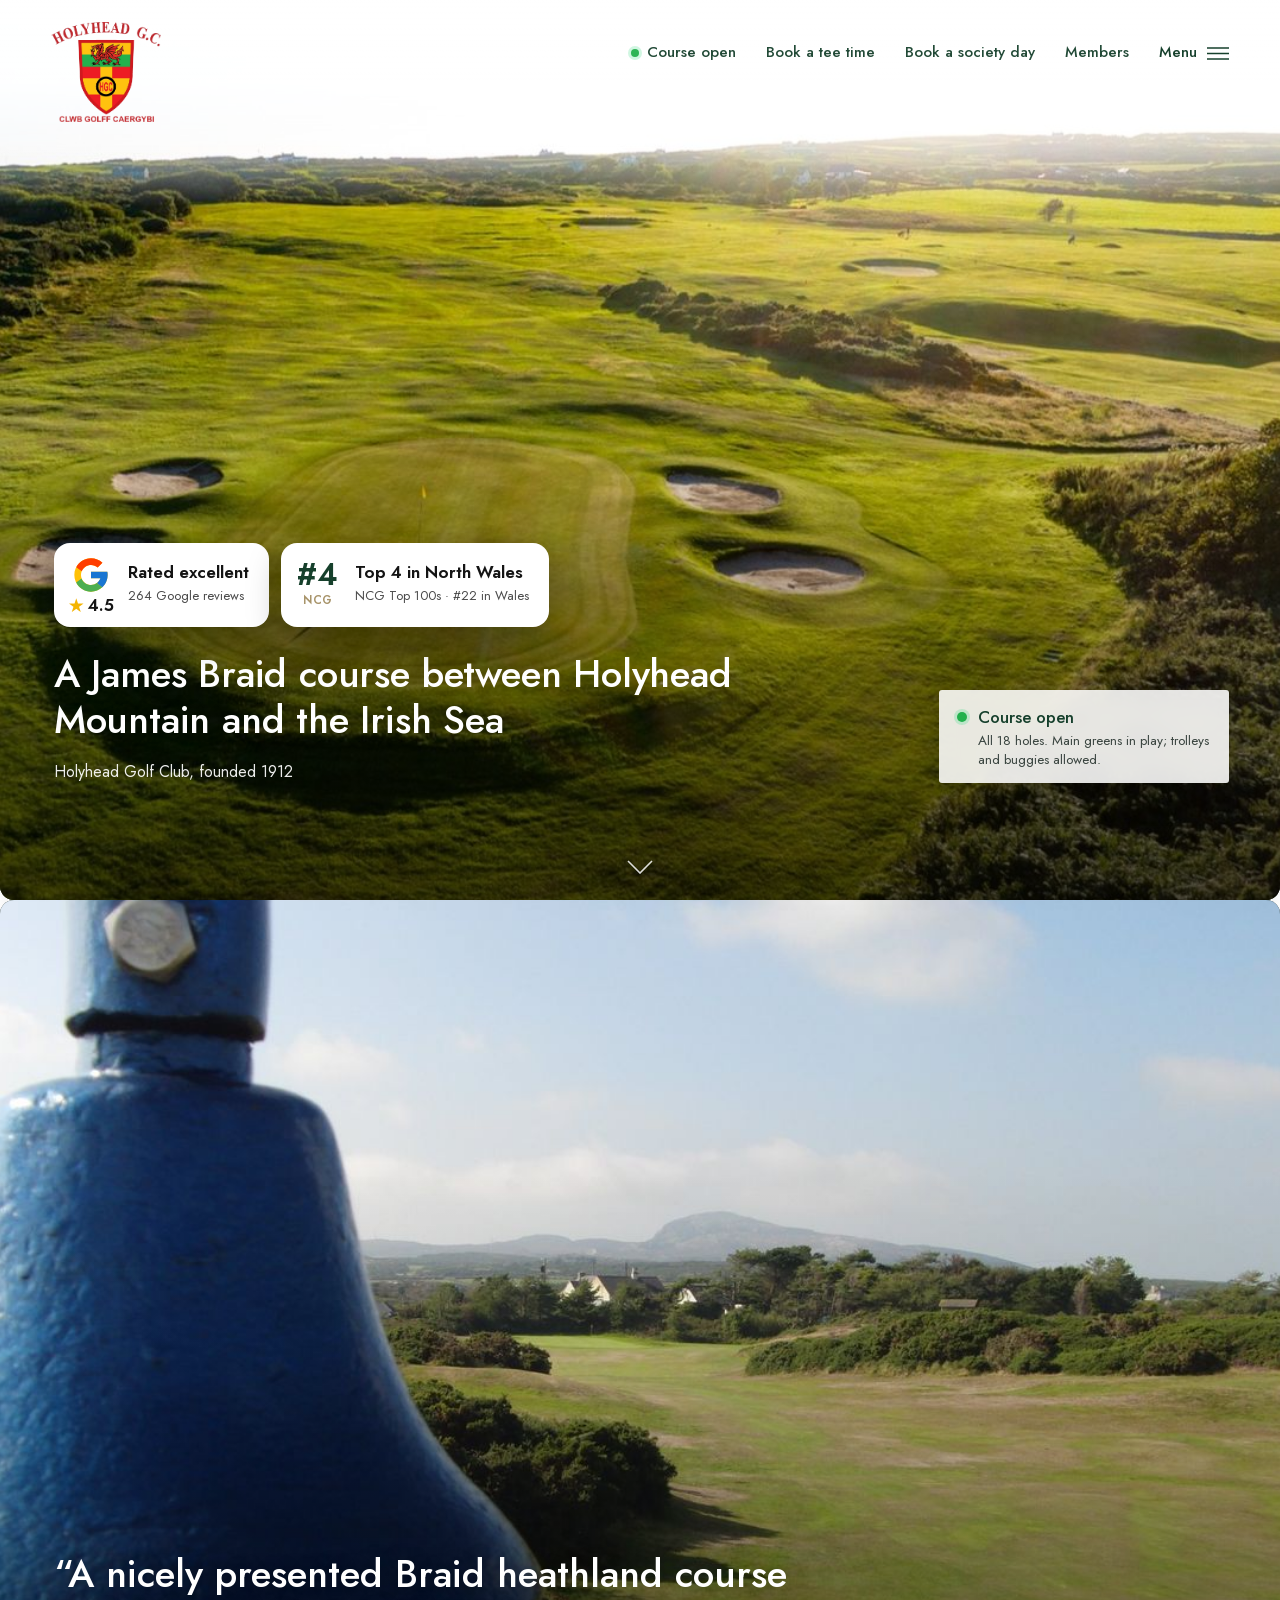
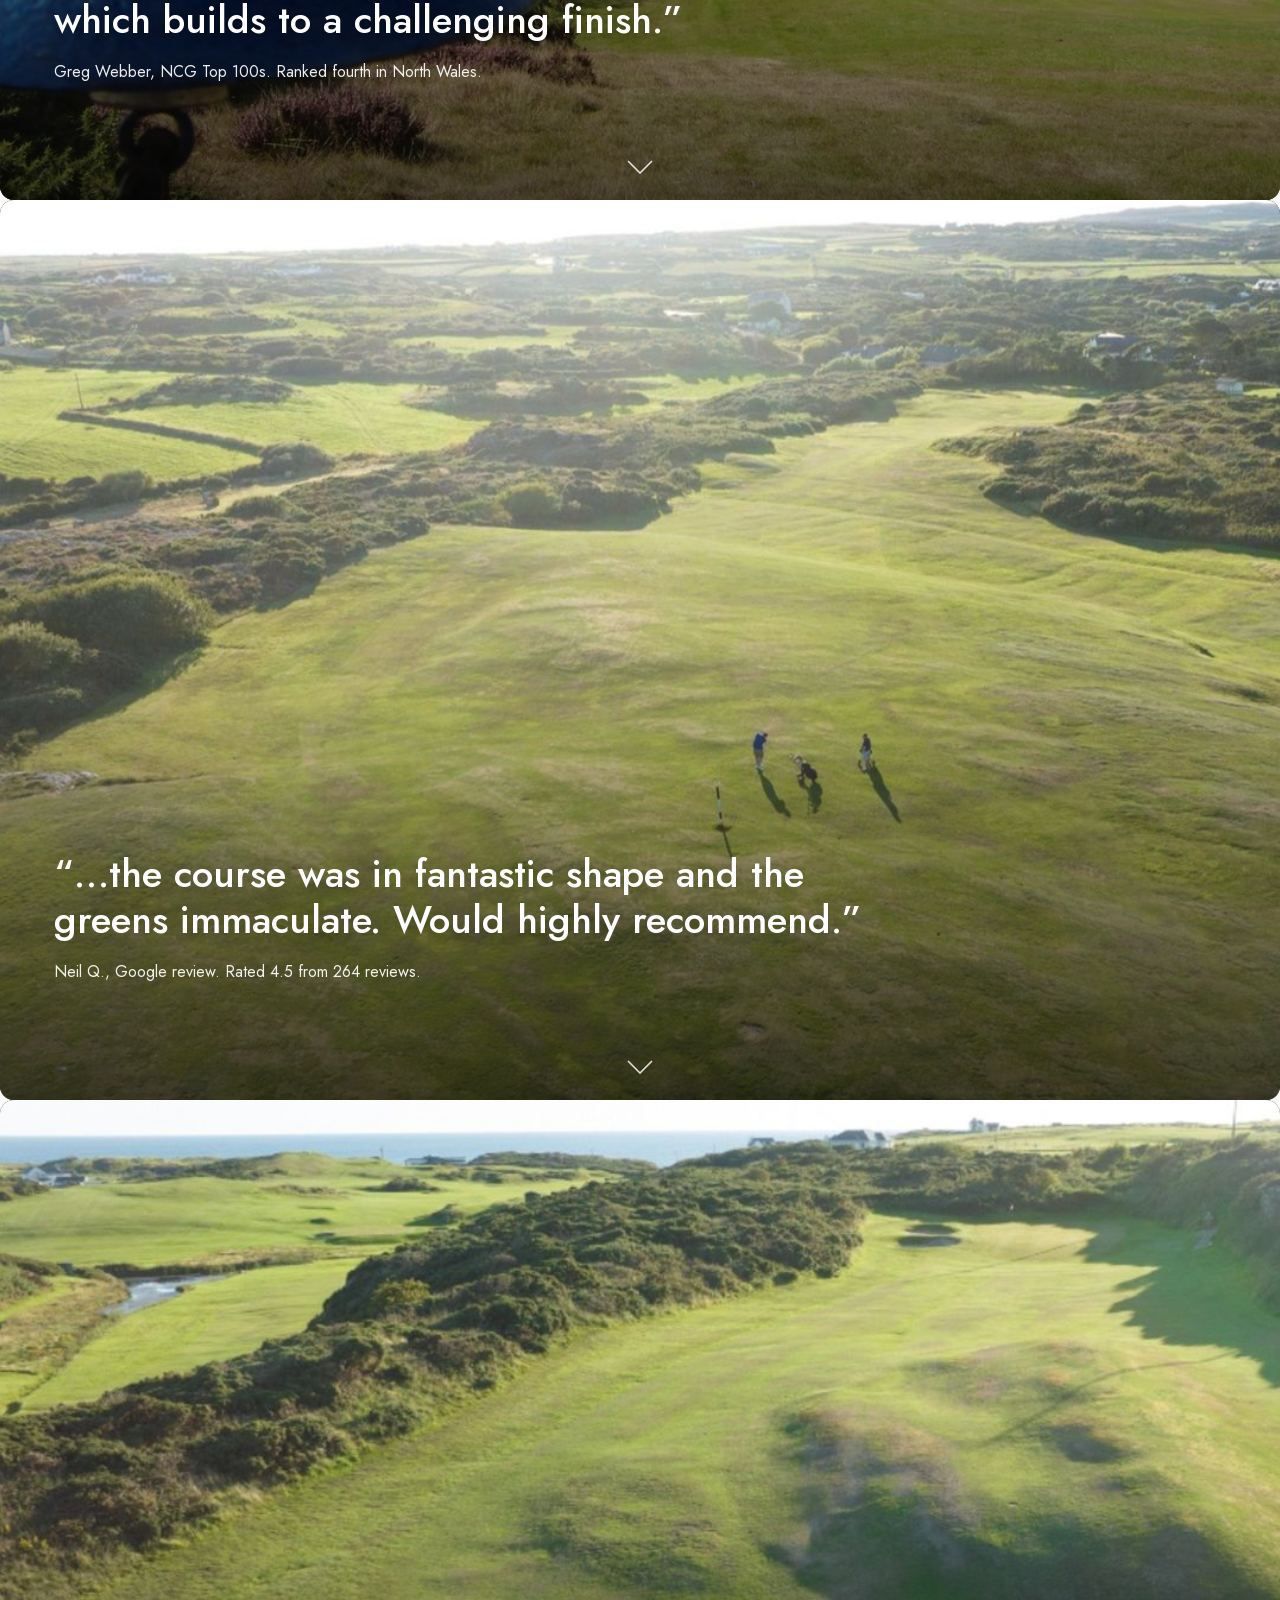
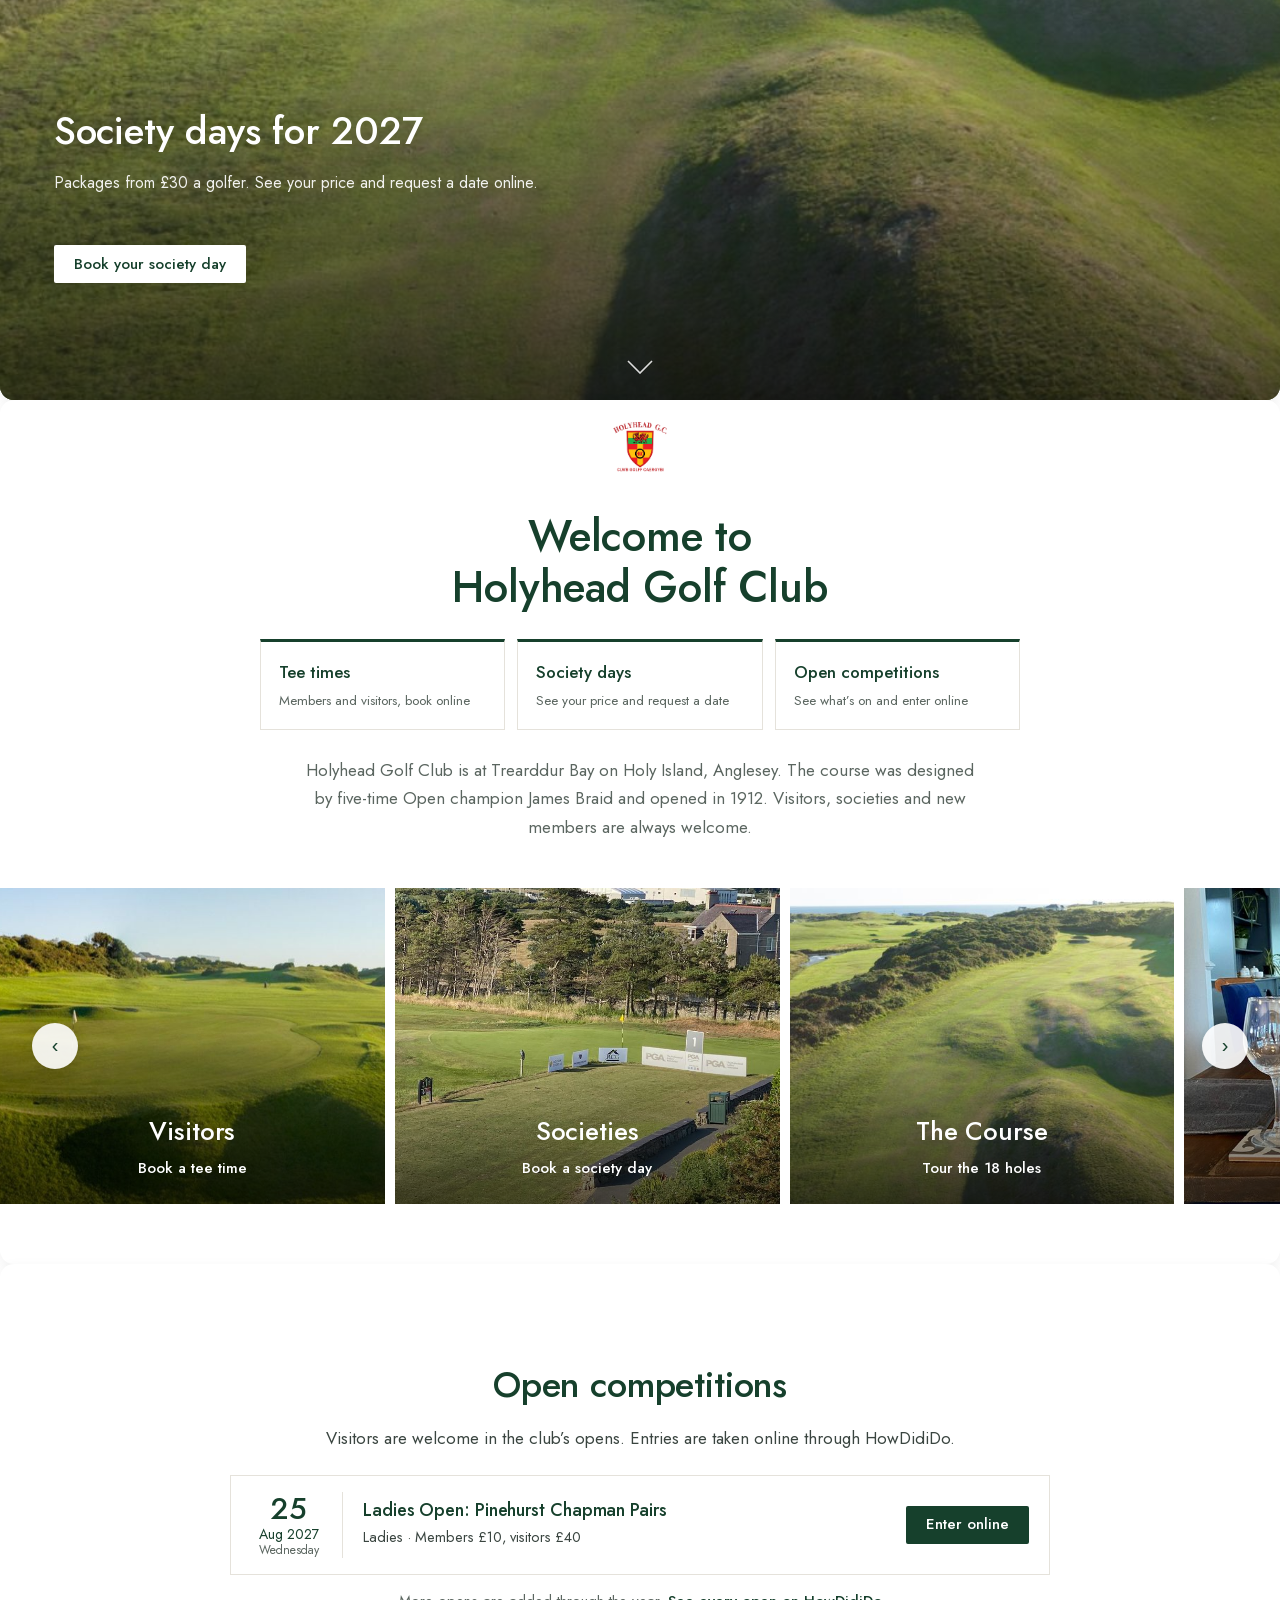
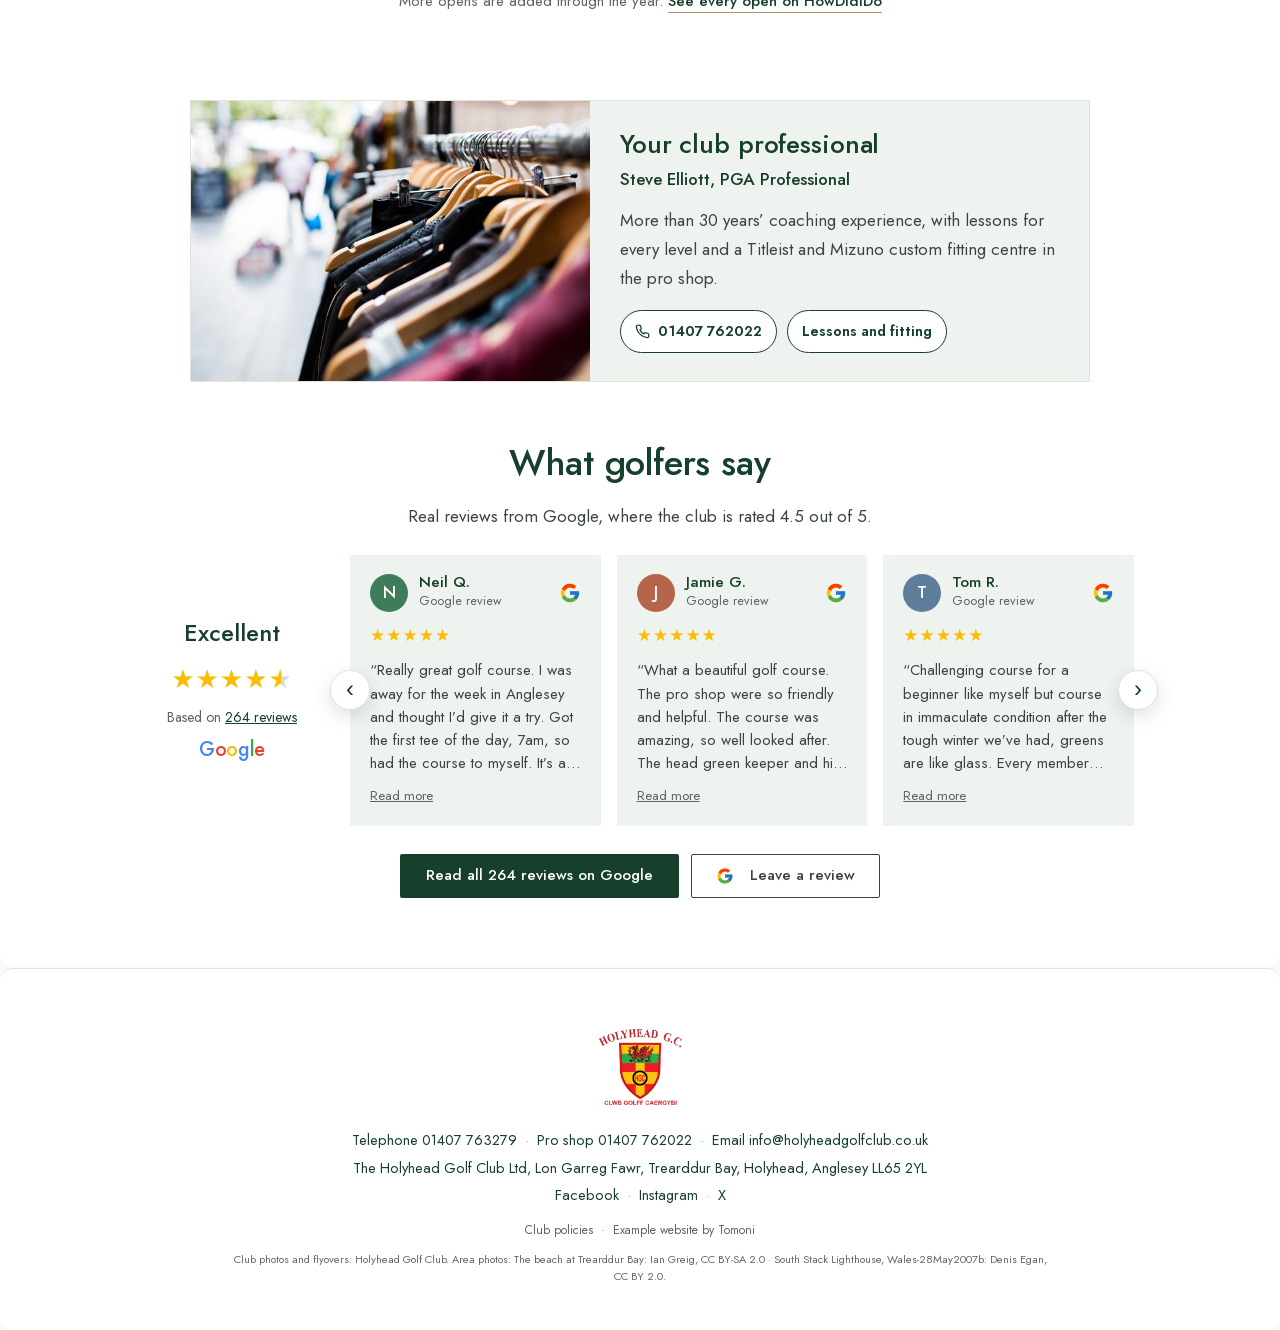
==== commit 01736d30: "Update the example website Co-Authored-By: Claude Opus 5.5 <noreply@anthropic.com>" ====
--- a/index.html
+++ b/index.html
@@ -7,7 +7,7 @@
 <meta name="robots" content="noindex">
 <meta property="og:title" content="Holyhead Golf Club | James Braid golf on Anglesey"><meta property="og:description" content="James Braid course at Trearddur Bay, Anglesey, since 1912. Book a tee time, get a society price in seconds, and see every hole from the air."><meta property="og:image" content="img/club/aerial-bunkers.jpg">
 <link rel="icon" href="img/club/crest.png"><link rel="canonical" href="https://www.holyheadgolfclub.co.uk/">
-<link rel="stylesheet" href="css/site.css?v=e48c998c"><link rel="stylesheet" href="css/wl.css?v=29321e8f">
+<link rel="stylesheet" href="css/site.css?v=e48c998c"><link rel="stylesheet" href="css/wl.css?v=ec897fe4">
 <script type="application/ld+json">{"@context": "https://schema.org", "@type": "GolfCourse", "name": "Holyhead Golf Club", "alternateName": "Clwb Golff Caergybi", "address": {"@type": "PostalAddress", "streetAddress": "Lon Garreg Fawr, Trearddur Bay", "addressLocality": "Holyhead", "postalCode": "LL65 2YL", "addressCountry": "GB"}, "telephone": "+441407763279", "email": "info@holyheadgolfclub.co.uk", "geo": {"@type": "GeoCoordinates", "latitude": 53.2897, "longitude": -4.6315}, "foundingDate": "1912"}</script>
 </head>
 <body class="home">
@@ -23,7 +23,7 @@
 <main>
 
 <section class="panel" id="p1"><div class="bg"><img src="img/club/aerial-bunkers-1400.jpg" srcset="img/club/aerial-bunkers-800.jpg 800w, img/club/aerial-bunkers-1400.jpg 1400w, img/club/aerial-bunkers.jpg 2200w" sizes="100vw" alt="A green guarded by four bunkers, seen from the air" fetchpriority=high></div><div class="ytbg" data-yt="mBWGqHdxTMY"><div id="ytbg-player"></div></div>
-<div class="txt"><h1 data-cy="Cwrs James Braid rhwng Mynydd Tŵr a'r môr">A James Braid course between Holyhead Mountain and the Irish Sea</h1><span class="lab">Holyhead Golf Club, founded 1912</span></div>
+<div class="txt"><div class="hbadges"><a class="hbadge" href="https://www.google.com/maps/place/Holyhead+Golf+Club/@53.2897128,-4.6314954,17z/data=!4m6!3m5!1s0x4865cac60dce248b:0x75101e83994d5975!8m2!3d53.2897128!4d-4.6314954!16s%2Fg%2F11bzv9h56_" target="_blank" rel="noopener"><span class="l"><svg class="g" viewBox="0 0 48 48" aria-label="Google"><path fill="#FFC107" d="M43.6 20.1H42V20H24v8h11.3C33.7 32.7 29.2 36 24 36c-6.6 0-12-5.4-12-12s5.4-12 12-12c3.1 0 5.8 1.2 8 3l5.7-5.7C34 6.1 29.3 4 24 4 13 4 4 13 4 24s9 20 20 20 20-9 20-20c0-1.3-.1-2.6-.4-3.9z"/><path fill="#FF3D00" d="m6.3 14.7 6.6 4.8C14.7 15.1 19 12 24 12c3.1 0 5.8 1.2 8 3l5.7-5.7C34 6.1 29.3 4 24 4 16.3 4 9.7 8.3 6.3 14.7z"/><path fill="#4CAF50" d="M24 44c5.2 0 9.9-2 13.4-5.2l-6.2-5.2C29.2 35.1 26.7 36 24 36c-5.2 0-9.6-3.3-11.3-7.9l-6.5 5C9.5 39.6 16.2 44 24 44z"/><path fill="#1976D2" d="M43.6 20.1H42V20H24v8h11.3c-.8 2.2-2.2 4.2-4.1 5.6l6.2 5.2C37 39.2 44 34 44 24c0-1.3-.1-2.6-.4-3.9z"/></svg><span><i>★</i>4.5</span></span><span class="r"><b>Rated excellent</b><small>264 Google reviews</small></span></a><div class="hbadge"><span class="l ncg"><b>#4</b><small>NCG</small></span><span class="r"><b>Top 4 in North Wales</b><small>NCG Top 100s · #22 in Wales</small></span></div></div><h1 data-cy="Cwrs James Braid rhwng Mynydd Tŵr a'r môr">A James Braid course between Holyhead Mountain and the Irish Sea</h1><span class="lab">Holyhead Golf Club, founded 1912</span></div>
 <aside class="cond" aria-label="Conditions at the club">
 <div class="c-status" data-cs="pill"><i class="sdot"></i><span data-cy="Cwrs ar agor">Course open</span></div>
 <p class="c-detail" data-cs="detail">All 18 holes. Main greens in play; trolleys and buggies allowed.</p>
--- a/css/wl.css
+++ b/css/wl.css
@@ -399,3 +399,16 @@
 
 /* status colours from the brand guide (the crest's own green, gold and red), 06.11.2026 */
 .sdot{--g:35,177,77;background:#23b14d}.sdot.temp{--g:255,194,15;background:#ffc20f}.sdot.closed{--g:237,27,36;background:#ed1b24}
+
+/* hero badges: Google rating and the NCG ranking, like a Trustindex badge (06.11.2026) */
+.hbadges{display:flex;flex-wrap:wrap;gap:12px;margin-bottom:24px;animation:condin .9s .3s both}
+.hbadge{display:flex;align-items:center;gap:14px;background:#fff;border-radius:16px;padding:12px 20px 12px 14px;color:#141414;text-decoration:none;box-shadow:0 14px 34px rgba(0,0,0,.28);text-shadow:none}
+.hbadge .l{display:grid;justify-items:center;gap:1px;min-width:46px}
+.hbadge .l svg{width:40px;height:40px}
+.hbadge .l>span{display:flex;align-items:center;gap:3px;font-weight:600;font-size:17px;line-height:1}.hbadge .l i{font-style:normal;color:#f4b400;font-size:19px}
+.hbadge .ncg b{font-size:31px;font-weight:600;line-height:1;color:var(--ink)}.hbadge .ncg small{font-size:11.5px;font-weight:600;letter-spacing:.04em;color:var(--gold)}
+.hbadge .r b{display:block;font-size:17px;font-weight:600;line-height:1.2;color:#141414}
+.hbadge .r small{display:block;margin-top:3px;font-size:13px;color:#4a4a4a}
+a.hbadge:hover{box-shadow:0 16px 40px rgba(0,0,0,.36)}
+@media (max-width:760px){.hbadges{gap:8px;margin-bottom:16px}.hbadge{gap:9px;padding:8px 12px 8px 9px;border-radius:12px}.hbadge .l{min-width:32px}.hbadge .l svg{width:26px;height:26px}
+  .hbadge .l>span{font-size:13px}.hbadge .l i{font-size:14px}.hbadge .ncg b{font-size:22px}.hbadge .ncg small{font-size:9.5px}.hbadge .r b{font-size:13px}.hbadge .r small{font-size:11px}}
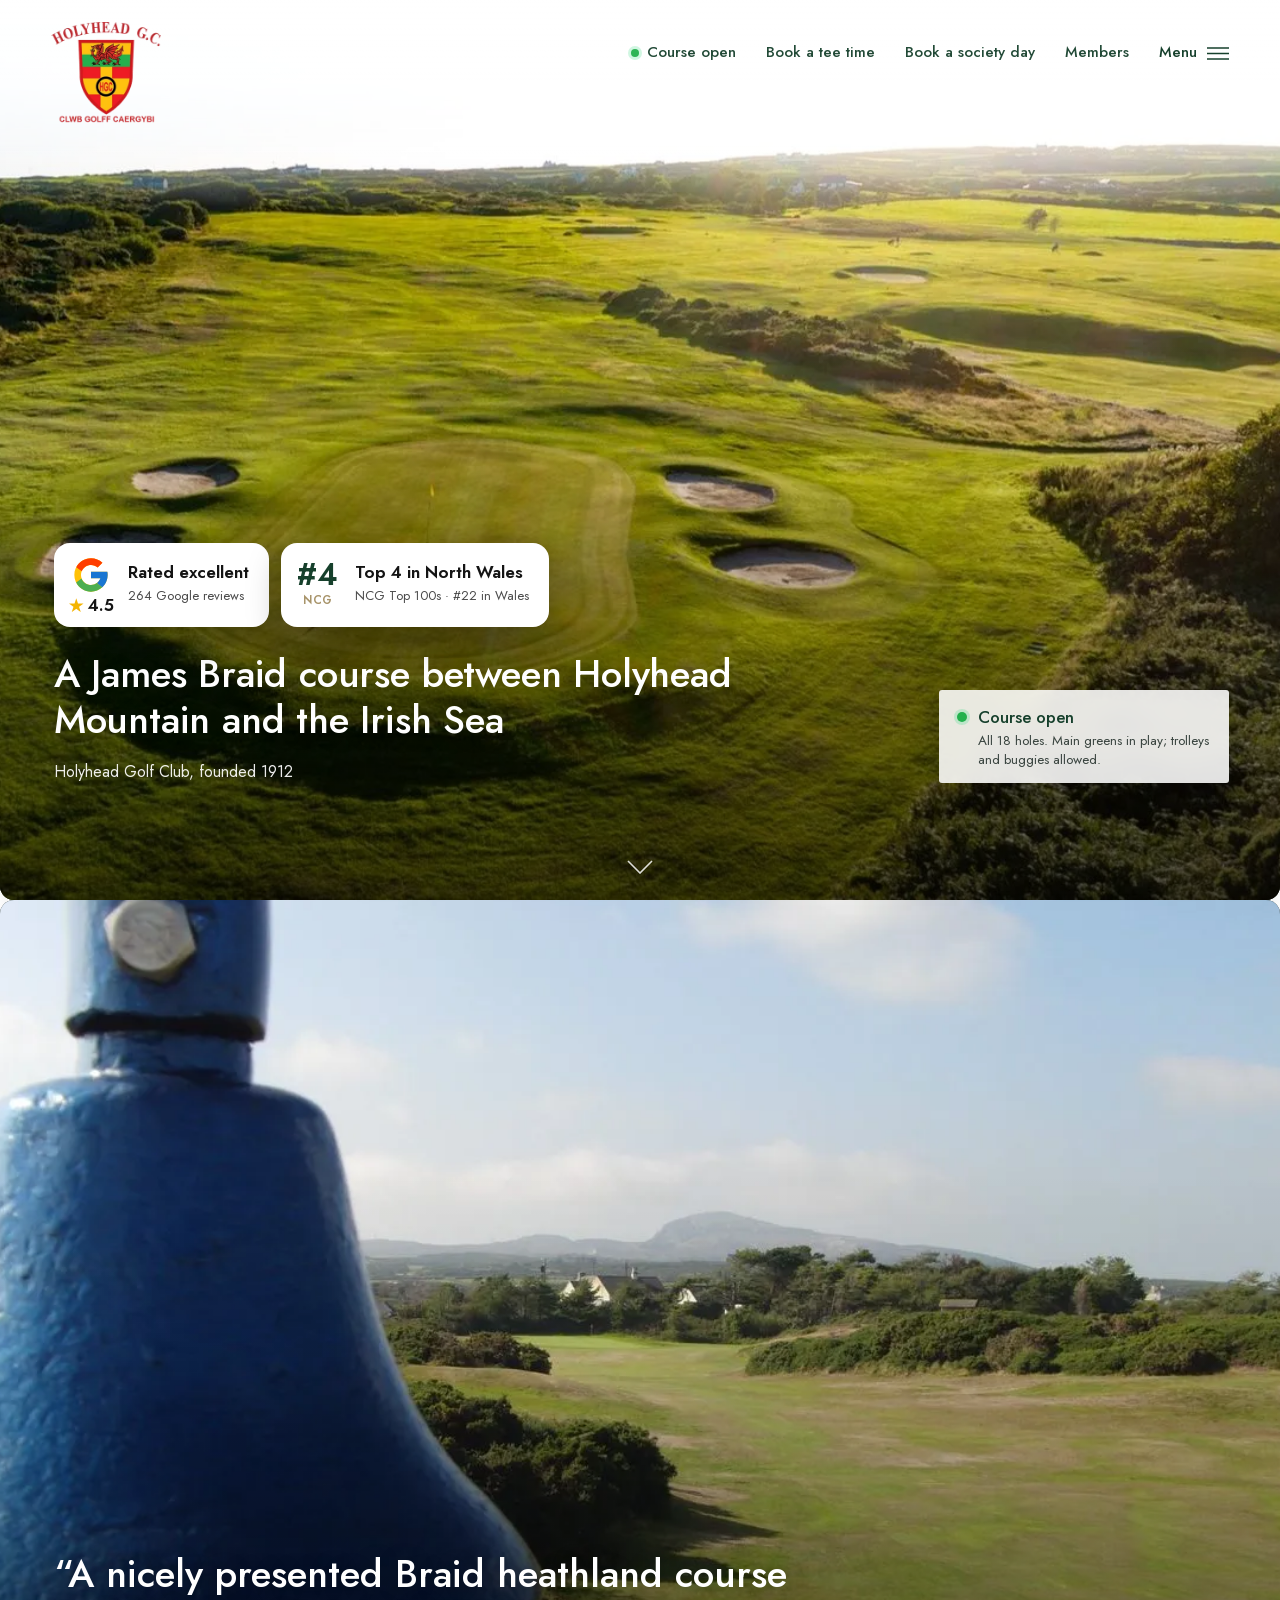
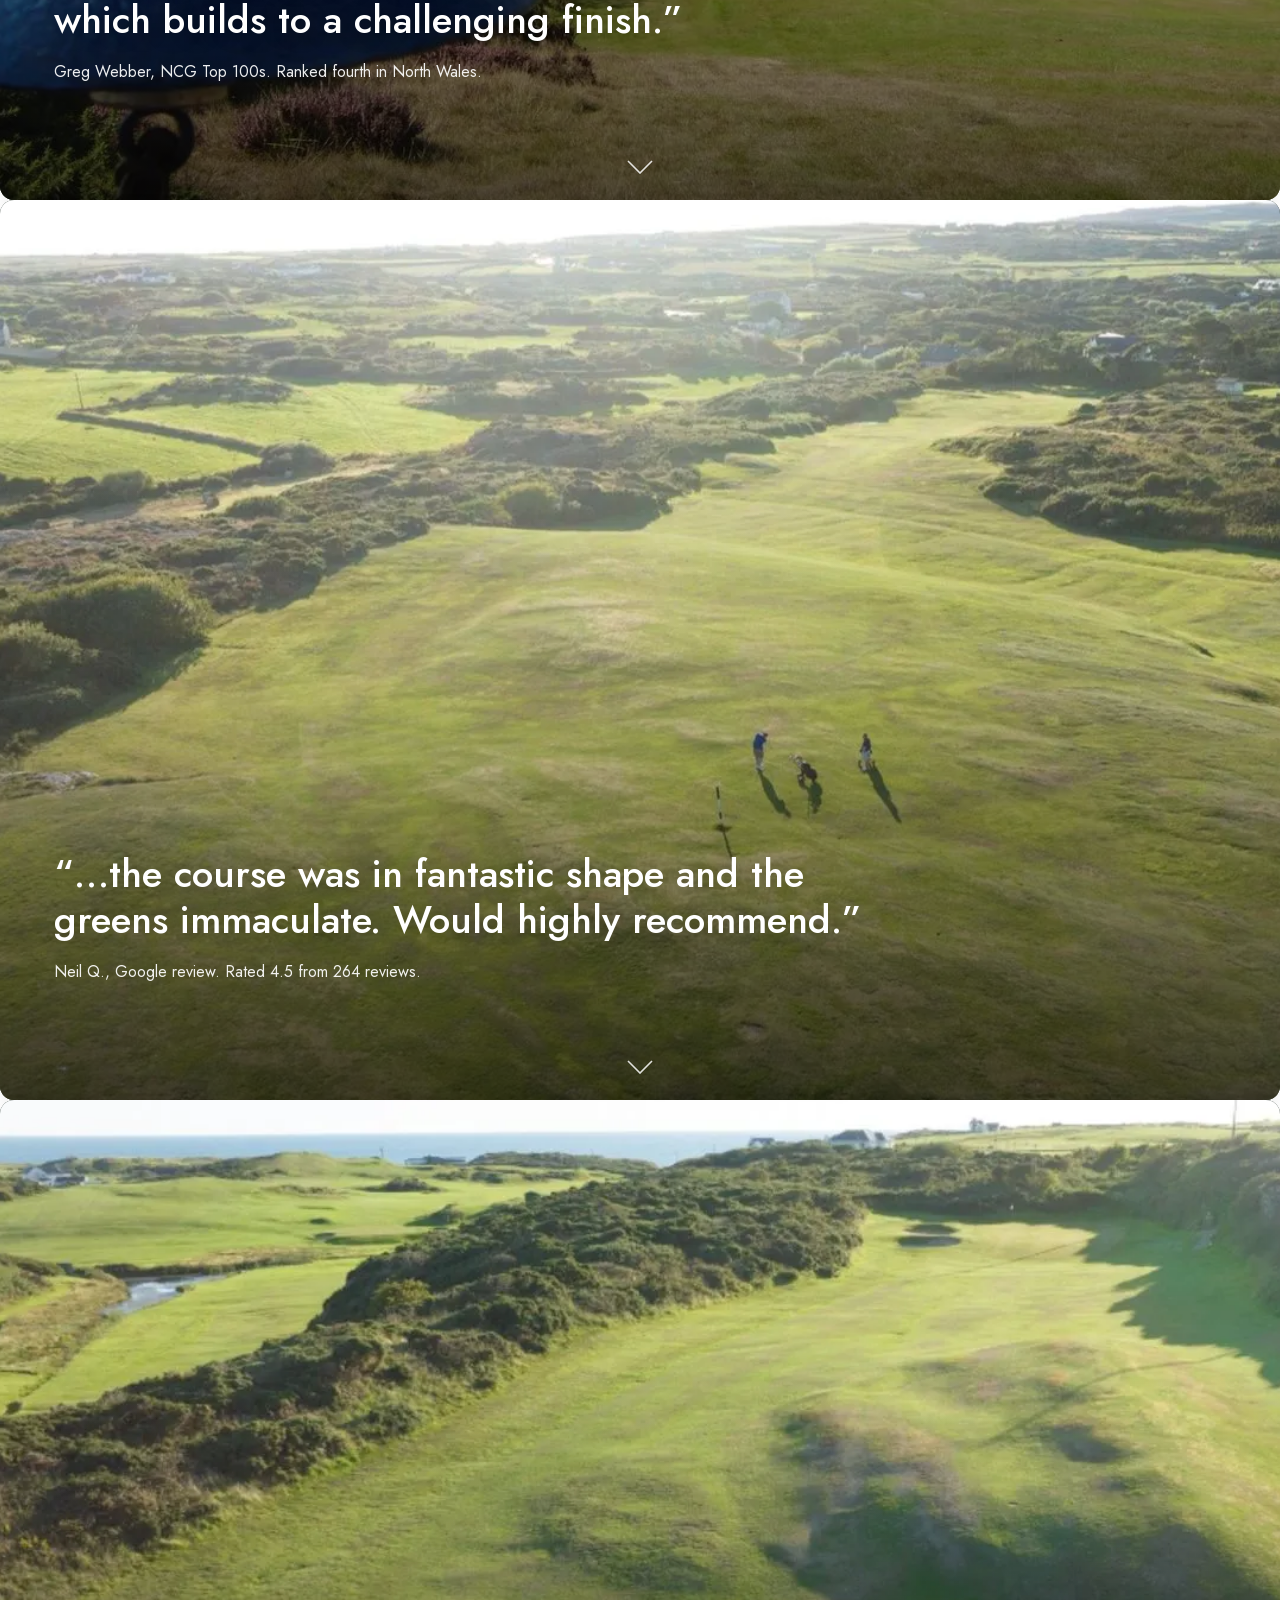
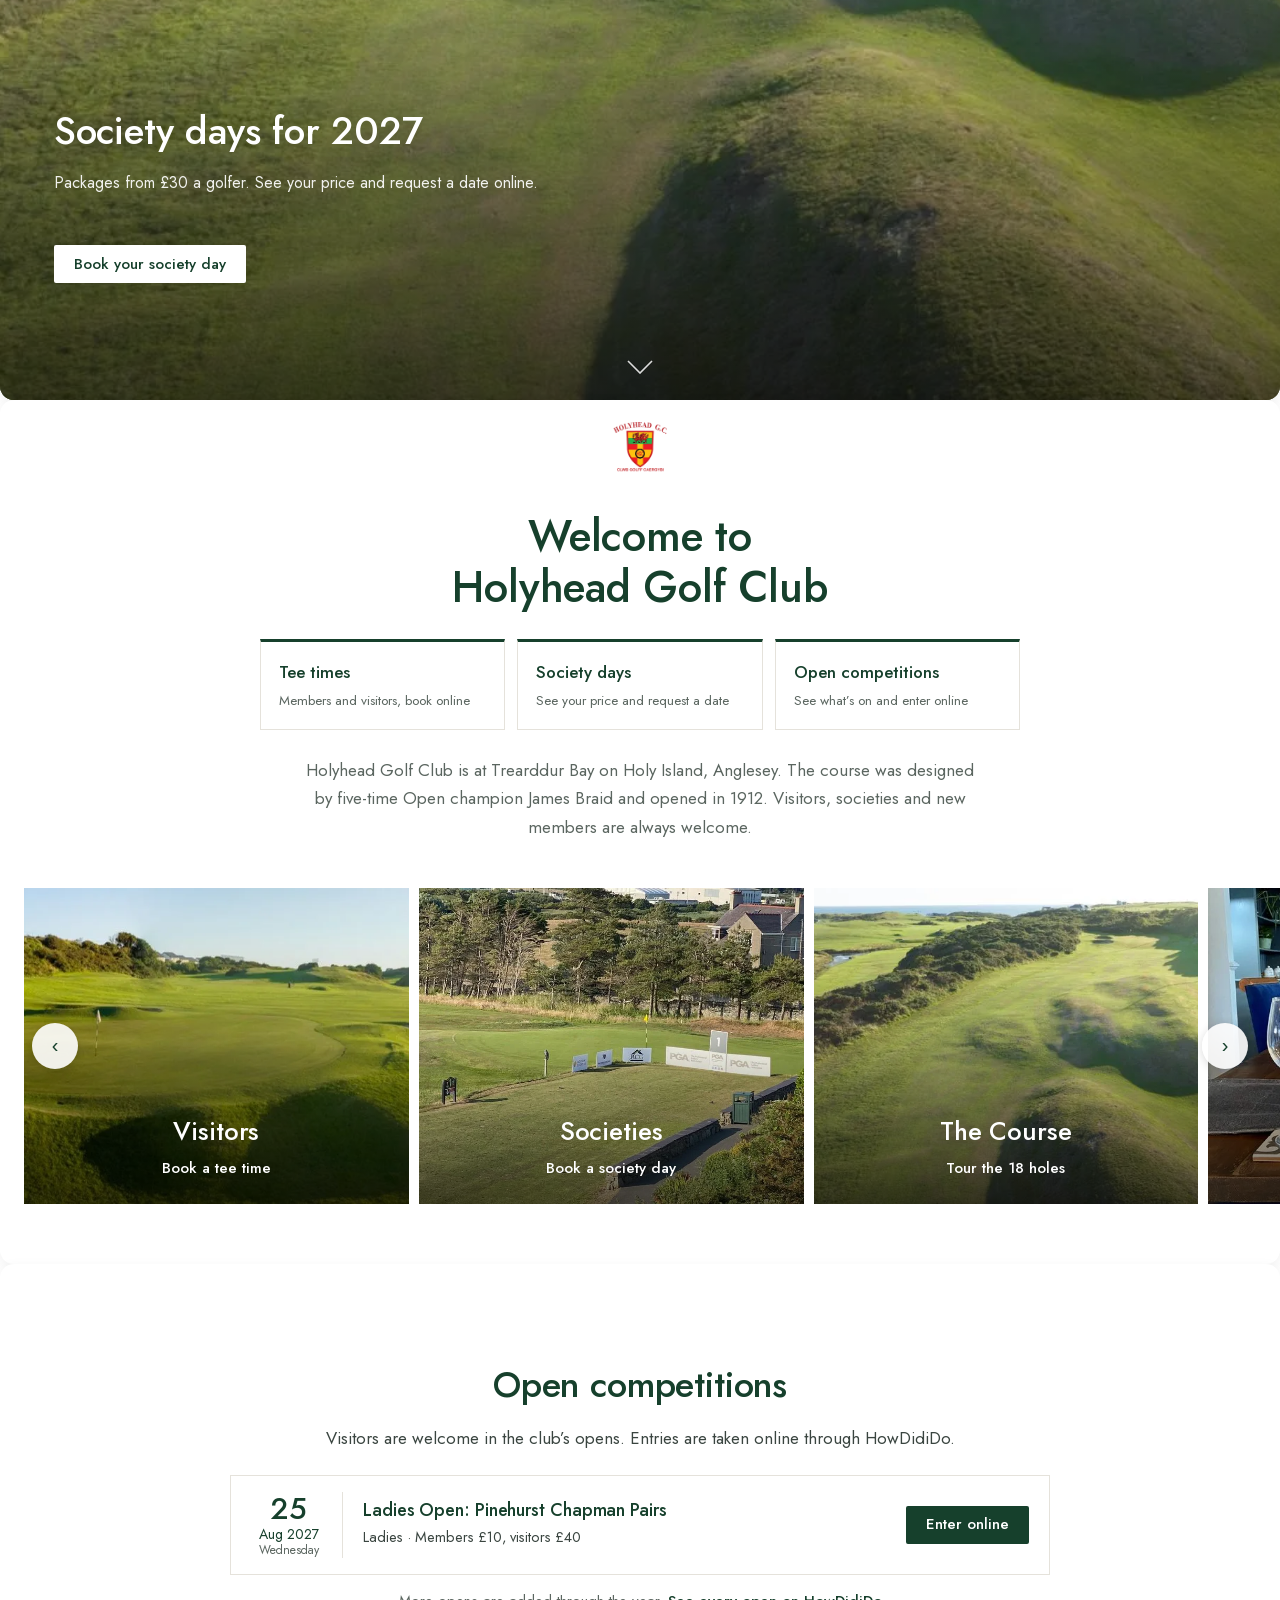
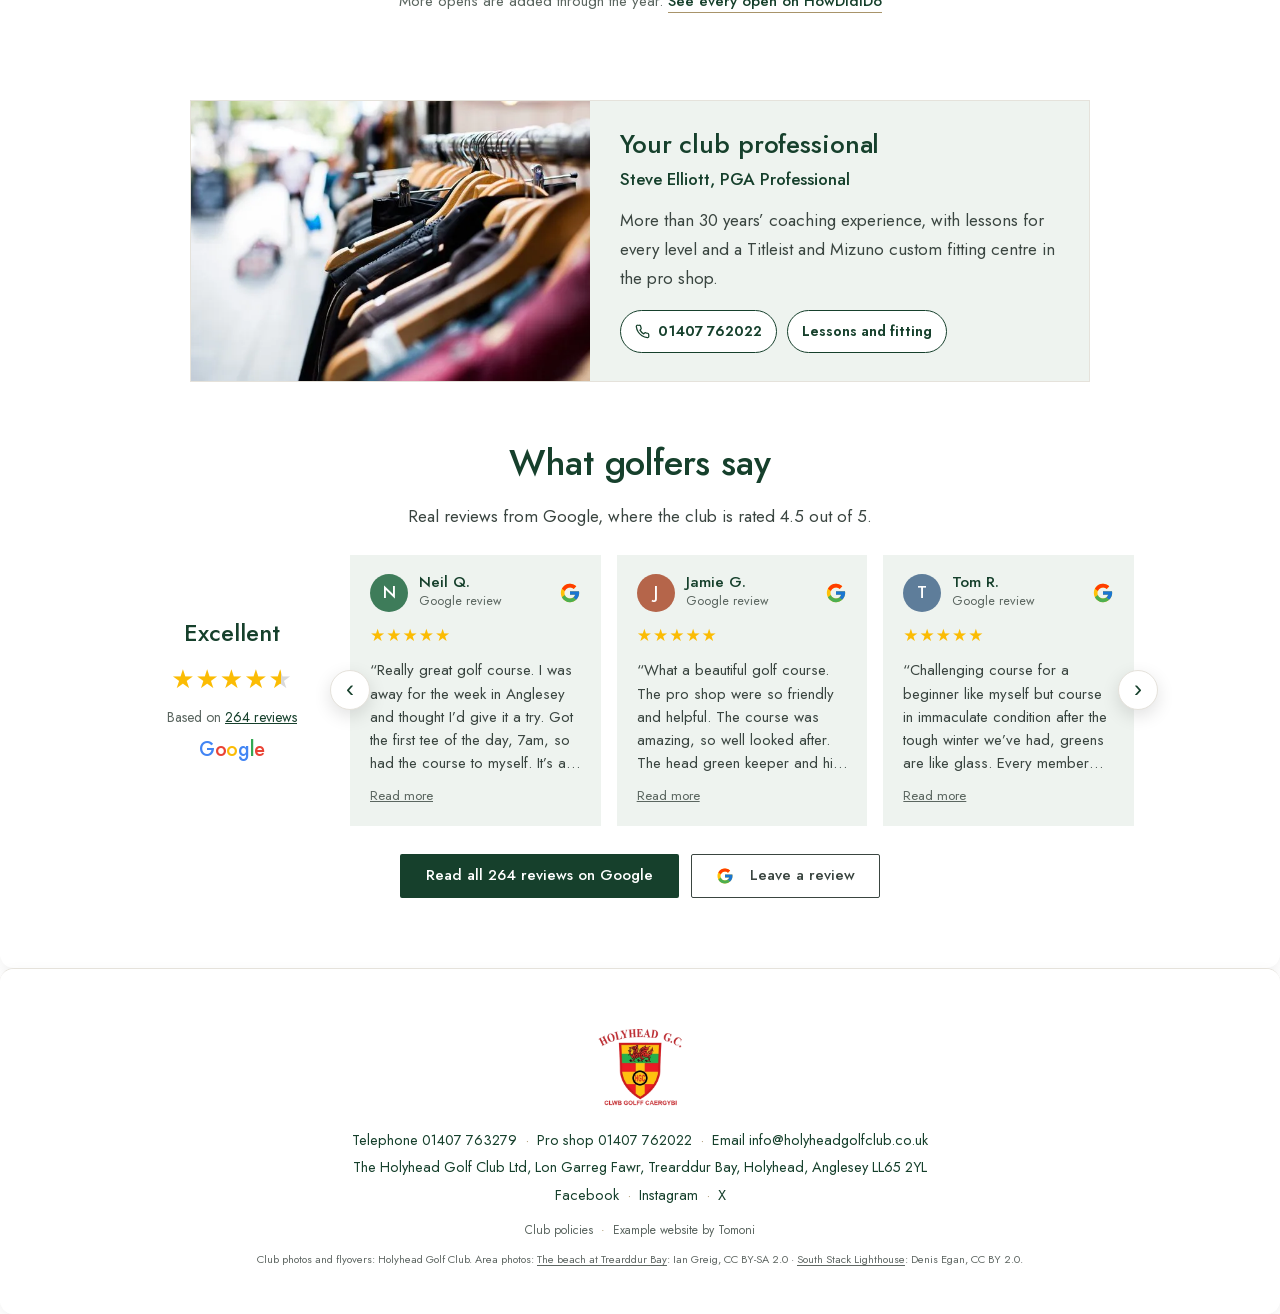
==== commit a4542ef5: "Update the example website Co-Authored-By: Claude Opus 5.5 <noreply@anthropic.com>" ====
--- a/index.html
+++ b/index.html
@@ -5,16 +5,17 @@
 <title>Holyhead Golf Club | James Braid golf on Anglesey</title>
 <meta name="description" content="James Braid course at Trearddur Bay, Anglesey, since 1912. Book a tee time, get a society price in seconds, and see every hole from the air.">
 <meta name="robots" content="noindex">
-<meta property="og:title" content="Holyhead Golf Club | James Braid golf on Anglesey"><meta property="og:description" content="James Braid course at Trearddur Bay, Anglesey, since 1912. Book a tee time, get a society price in seconds, and see every hole from the air."><meta property="og:image" content="img/club/aerial-bunkers.jpg">
-<link rel="icon" href="img/club/crest.png"><link rel="canonical" href="https://www.holyheadgolfclub.co.uk/">
-<link rel="stylesheet" href="css/site.css?v=e48c998c"><link rel="stylesheet" href="css/wl.css?v=ec897fe4">
+<meta property="og:title" content="Holyhead Golf Club | James Braid golf on Anglesey"><meta property="og:description" content="Example website made by Tomoni for Holyhead Golf Club. James Braid course at Trearddur Bay, Anglesey, since 1912. Book a tee time, get a society price in seconds, and see every hole from the air."><meta property="og:image" content="https://tomwilliams92-hue.github.io/hgc-website-preview/img/share.jpg"><meta property="og:image:width" content="1200"><meta property="og:image:height" content="630"><meta property="og:url" content="https://tomwilliams92-hue.github.io/hgc-website-preview/"><meta property="og:type" content="website"><meta name="twitter:card" content="summary_large_image">
+<link rel="icon" href="img/club/crest-64.png"><link rel="apple-touch-icon" href="img/club/crest-180.png">
+<link rel="preconnect" href="https://api.open-meteo.com" crossorigin>
+<link rel="stylesheet" href="css/site.css?v=e48c998c"><link rel="stylesheet" href="css/wl.css?v=c26091b5">
 <script type="application/ld+json">{"@context": "https://schema.org", "@type": "GolfCourse", "name": "Holyhead Golf Club", "alternateName": "Clwb Golff Caergybi", "address": {"@type": "PostalAddress", "streetAddress": "Lon Garreg Fawr, Trearddur Bay", "addressLocality": "Holyhead", "postalCode": "LL65 2YL", "addressCountry": "GB"}, "telephone": "+441407763279", "email": "info@holyheadgolfclub.co.uk", "geo": {"@type": "GeoCoordinates", "latitude": 53.2897, "longitude": -4.6315}, "foundingDate": "1912"}</script>
 </head>
 <body class="home">
-<header class="wlhead"><a class="crest" href="index.html"><img src="img/club/crest.png" alt="Holyhead Golf Club"></a>
+<header class="wlhead"><a class="crest" href="index.html"><img src="img/club/crest-256.webp" alt="Holyhead Golf Club"></a>
 <nav class="tl"><a class="lab status" data-cs="pill" href="course.html#status" title="All 18 holes; trolleys and buggies allowed"><i class="sdot"></i><span data-cy="Cwrs ar agor">Course open</span></a><a class="lab" href="https://holyhead.hub.clubv1.com/visitors/booking" target="_blank" rel="noopener" data-cy="Archebu amser ti">Book a tee time</a><a class="lab" href="societies.html#enquire" data-cy="Archebu diwrnod cymdeithas">Book a society day</a><a class="lab" href="https://holyhead.hub.clubv1.com/" target="_blank" rel="noopener" data-cy="Aelodau">Members</a><button class="menuinline lab" data-wlmenu aria-label="Menu"><span data-cy="Dewislen">Menu</span><svg viewBox="0 0 24 14" fill="none" stroke="currentColor" stroke-width="1.6"><path d="M0 1h24M0 7h24M0 13h24"/></svg></button></nav></header>
 <button class="menubtn lab" data-wlmenu aria-label="Menu"><span>Menu</span><svg viewBox="0 0 24 14" fill="none" stroke="currentColor" stroke-width="1.6"><path d="M0 1h24M0 7h24M0 13h24"/></svg></button>
-<div class="wlmenu"><div class="pic" style="background-image:url(img/club/aerial-bunkers.jpg)"><img src="img/club/crest.png" alt=""></div>
+<div class="wlmenu"><div class="pic" style="background-image:url(img/club/aerial-bunkers-1400.webp)"><img src="img/club/crest-256.webp" alt=""></div>
 <div class="list"><button class="close lab" data-wlmenu>Close <span style="font-size:22px;line-height:1">×</span></button><nav><a href="index.html" aria-current=page data-cy="Hafan">Home</a><a href="course.html" data-cy="Y Cwrs">The Course</a><a href="visitors.html" data-cy="Ymwelwyr">Visitors</a><a href="societies.html" data-cy="Cymdeithasau">Societies</a><a href="functions.html" data-cy="Achlysuron">Functions</a><a href="par5.html" data-cy="Lolfa Par 5">Par 5 Lounge</a><a href="stay.html" data-cy="Aros a chwarae">Stay and Play</a><a href="membership.html" data-cy="Aelodaeth">Membership</a><a href="pro.html" data-cy="Y Pro">Professional</a><a href="club.html" data-cy="Y Clwb">The Club</a><a href="contact.html" data-cy="Cysylltu">Contact</a></nav>
 <div class="menucta"><a class="btn green sm" href="https://holyhead.hub.clubv1.com/visitors/booking" target="_blank" rel="noopener" data-cy="Archebu amser ti">Book a tee time</a><a class="btn green sm" href="societies.html#enquire" data-cy="Archebu diwrnod cymdeithas">Book a society day</a></div>
 <div class="smalls lab"><a href="https://holyhead.hub.clubv1.com/" target="_blank" rel="noopener">Members area</a>
@@ -22,7 +23,7 @@
 <a href="tel:01407763279">Telephone 01407 763279</a><span class="langs"><button data-lang="en">English</button>/ <button data-lang="cy">Cymraeg</button></span></div></div></div>
 <main>
 
-<section class="panel" id="p1"><div class="bg"><img src="img/club/aerial-bunkers-1400.jpg" srcset="img/club/aerial-bunkers-800.jpg 800w, img/club/aerial-bunkers-1400.jpg 1400w, img/club/aerial-bunkers.jpg 2200w" sizes="100vw" alt="A green guarded by four bunkers, seen from the air" fetchpriority=high></div><div class="ytbg" data-yt="mBWGqHdxTMY"><div id="ytbg-player"></div></div>
+<section class="panel" id="p1"><div class="bg"><img src="img/club/aerial-bunkers-1400.webp" srcset="img/club/aerial-bunkers-800.webp 800w, img/club/aerial-bunkers-1400.webp 1400w, img/club/aerial-bunkers.webp 2200w" sizes="100vw" alt="A green guarded by four bunkers, seen from the air" fetchpriority=high></div><div class="ytbg" data-yt="mBWGqHdxTMY"><div id="ytbg-player"></div></div>
 <div class="txt"><div class="hbadges"><a class="hbadge" href="https://www.google.com/maps/place/Holyhead+Golf+Club/@53.2897128,-4.6314954,17z/data=!4m6!3m5!1s0x4865cac60dce248b:0x75101e83994d5975!8m2!3d53.2897128!4d-4.6314954!16s%2Fg%2F11bzv9h56_" target="_blank" rel="noopener"><span class="l"><svg class="g" viewBox="0 0 48 48" aria-label="Google"><path fill="#FFC107" d="M43.6 20.1H42V20H24v8h11.3C33.7 32.7 29.2 36 24 36c-6.6 0-12-5.4-12-12s5.4-12 12-12c3.1 0 5.8 1.2 8 3l5.7-5.7C34 6.1 29.3 4 24 4 13 4 4 13 4 24s9 20 20 20 20-9 20-20c0-1.3-.1-2.6-.4-3.9z"/><path fill="#FF3D00" d="m6.3 14.7 6.6 4.8C14.7 15.1 19 12 24 12c3.1 0 5.8 1.2 8 3l5.7-5.7C34 6.1 29.3 4 24 4 16.3 4 9.7 8.3 6.3 14.7z"/><path fill="#4CAF50" d="M24 44c5.2 0 9.9-2 13.4-5.2l-6.2-5.2C29.2 35.1 26.7 36 24 36c-5.2 0-9.6-3.3-11.3-7.9l-6.5 5C9.5 39.6 16.2 44 24 44z"/><path fill="#1976D2" d="M43.6 20.1H42V20H24v8h11.3c-.8 2.2-2.2 4.2-4.1 5.6l6.2 5.2C37 39.2 44 34 44 24c0-1.3-.1-2.6-.4-3.9z"/></svg><span><i>★</i>4.5</span></span><span class="r"><b>Rated excellent</b><small>264 Google reviews</small></span></a><div class="hbadge"><span class="l ncg"><b>#4</b><small>NCG</small></span><span class="r"><b>Top 4 in North Wales</b><small>NCG Top 100s · #22 in Wales</small></span></div></div><h1 data-cy="Cwrs James Braid rhwng Mynydd Tŵr a'r môr">A James Braid course between Holyhead Mountain and the Irish Sea</h1><span class="lab">Holyhead Golf Club, founded 1912</span></div>
 <aside class="cond" aria-label="Conditions at the club">
 <div class="c-status" data-cs="pill"><i class="sdot"></i><span data-cy="Cwrs ar agor">Course open</span></div>
@@ -31,36 +32,36 @@
 <span class="c-wind"><span class="warrow"><svg viewBox="0 0 24 24" width="14" height="14" fill="none" stroke="currentColor" stroke-width="2.2" stroke-linecap="round" stroke-linejoin="round"><path d="M12 20V4M5.5 10.5L12 4l6.5 6.5"/></svg></span><span>Wind <span data-wx="wind"></span> <small data-wx="gust"></small></span></span><span class="c-sun" data-wx="sunset"></span></div>
 <div class="c-live" data-wx-live hidden>Live weather, updated <span data-wx="at"></span></div></aside><span class="vidcap lab">The 10th from the air</span><button class="down" aria-label="Next"><svg width="26" height="14" viewBox="0 0 26 14" fill="none" stroke="currentColor" stroke-width="1.6"><path d="M1 1l12 12L25 1"/></svg></button></section>
 
-<section class="panel"><div class="bg"><img class="left" src="img/club/bell-mountain-1400.jpg" srcset="img/club/bell-mountain-800.jpg 800w, img/club/bell-mountain-1400.jpg 1400w, img/club/bell-mountain.jpg 2200w" sizes="100vw" alt="The bell at the 10th with Holyhead Mountain behind" loading=lazy></div>
+<section class="panel"><div class="bg"><img class="left" src="img/club/bell-mountain-1400.webp" srcset="img/club/bell-mountain-800.webp 800w, img/club/bell-mountain-1400.webp 1400w, img/club/bell-mountain.webp 2200w" sizes="100vw" alt="The bell at the 10th with Holyhead Mountain behind" loading=lazy></div>
 <div class="txt"><p class="q">“A nicely presented Braid heathland course which builds to a challenging finish.”</p><span class="lab">Greg Webber, NCG Top 100s. Ranked fourth in North Wales.</span></div><button class="down" aria-label="Next"><svg width="26" height="14" viewBox="0 0 26 14" fill="none" stroke="currentColor" stroke-width="1.6"><path d="M1 1l12 12L25 1"/></svg></button></section>
 
-<section class="panel"><div class="bg"><img src="img/club/aerial-golfers-1400.jpg" srcset="img/club/aerial-golfers-800.jpg 800w, img/club/aerial-golfers-1400.jpg 1400w, img/club/aerial-golfers.jpg 2200w" sizes="100vw" alt="Golfers on a fairway between gorse, seen from the air" loading=lazy></div>
+<section class="panel"><div class="bg"><img src="img/club/aerial-golfers-1400.webp" srcset="img/club/aerial-golfers-800.webp 800w, img/club/aerial-golfers-1400.webp 1400w, img/club/aerial-golfers.webp 2200w" sizes="100vw" alt="Golfers on a fairway between gorse, seen from the air" loading=lazy></div>
 <div class="txt"><p class="q">“…the course was in fantastic shape and the greens immaculate. Would highly recommend.”</p><span class="lab">Neil Q., Google review. Rated 4.5 from 264 reviews.</span></div><button class="down" aria-label="Next"><svg width="26" height="14" viewBox="0 0 26 14" fill="none" stroke="currentColor" stroke-width="1.6"><path d="M1 1l12 12L25 1"/></svg></button></section>
 
-<section class="panel"><div class="bg"><img src="img/club/aerial-dunes-1400.jpg" srcset="img/club/aerial-dunes-800.jpg 800w, img/club/aerial-dunes-1400.jpg 1400w, img/club/aerial-dunes.jpg 2200w" sizes="100vw" alt="Fairways winding through gorse and heather, seen from the air" loading=lazy></div>
+<section class="panel"><div class="bg"><img src="img/club/aerial-dunes-1400.webp" srcset="img/club/aerial-dunes-800.webp 800w, img/club/aerial-dunes-1400.webp 1400w, img/club/aerial-dunes.webp 2200w" sizes="100vw" alt="Fairways winding through gorse and heather, seen from the air" loading=lazy></div>
 <div class="txt"><h2>Society days for 2027</h2><span class="lab">Packages from £30 a golfer. See your price and request a date online.</span><br><a class="btn white sm" href="societies.html#enquire" data-cy="Archebu eich diwrnod cymdeithas">Book your society day</a></div><button class="down" aria-label="Next"><svg width="26" height="14" viewBox="0 0 26 14" fill="none" stroke="currentColor" stroke-width="1.6"><path d="M1 1l12 12L25 1"/></svg></button></section>
 
-<section class="panel white"><img class="minicrest" src="img/club/crest.png" alt="">
+<section class="panel white"><img class="minicrest" src="img/club/crest-256.webp" alt="">
 <div class="welcome"><h2 class="h1" data-cy="Croeso i Glwb Golff Caergybi">Welcome to<br>Holyhead Golf Club</h2><div class="qlinks"><a href="https://holyhead.hub.clubv1.com/visitors/booking" target="_blank" rel="noopener"><b>Tee times</b><small>Members and visitors, book online</small></a><a href="societies.html#enquire"><b>Society days</b><small>See your price and request a date</small></a><a href="#opens"><b>Open competitions</b><small>See what’s on and enter online</small></a></div>
 <p>Holyhead Golf Club is at Trearddur Bay on Holy Island, Anglesey. The course was designed by five-time Open champion James Braid and opened in 1912. Visitors, societies and new members are always welcome.</p></div>
-<div class="wltiles"><button class="arr l" aria-label="Previous">‹</button><div class="track"><a class="wtile" href="visitors.html"><img src="img/club/green-flag-800.jpg" alt="" loading="lazy"><div class="t"><h3>Visitors</h3><span class="lab">Book a tee time</span></div></a><a class="wtile" href="societies.html"><img src="img/club/proam-tee-800.jpg" alt="" loading="lazy"><div class="t"><h3>Societies</h3><span class="lab">Book a society day</span></div></a><a class="wtile" href="course.html"><img src="img/club/aerial-dunes-800.jpg" alt="" loading="lazy"><div class="t"><h3>The Course</h3><span class="lab">Tour the 18 holes</span></div></a><a class="wtile" href="functions.html"><img src="img/club/dining-800.jpg" alt="" loading="lazy"><div class="t"><h3>Functions</h3><span class="lab">Celebrations</span></div></a><a class="wtile" href="par5.html"><img src="img/club/roast-800.jpg" alt="" loading="lazy"><div class="t"><h3>Par 5 Lounge</h3><span class="lab">Menus and tables</span></div></a><a class="wtile" href="stay.html"><img src="img/club/apartments-800.jpg" alt="" loading="lazy"><div class="t"><h3>Stay and Play</h3><span class="lab">Apartments</span></div></a><a class="wtile" href="membership.html"><img src="img/club/aerial-sea-800.jpg" alt="" loading="lazy"><div class="t"><h3>Membership</h3><span class="lab">Join us</span></div></a><a class="wtile" href="pro.html"><img src="img/club/proshop-800.jpg" alt="" loading="lazy"><div class="t"><h3>Professional</h3><span class="lab">Lessons and fitting</span></div></a></div><button class="arr r" aria-label="Next">›</button></div></section>
+<div class="wltiles"><button class="arr l" aria-label="Previous">‹</button><div class="track"><a class="wtile" href="visitors.html"><img src="img/club/green-flag-800.webp" alt="" loading="lazy"><div class="t"><h3>Visitors</h3><span class="lab">Book a tee time</span></div></a><a class="wtile" href="societies.html"><img src="img/club/proam-tee-800.webp" alt="" loading="lazy"><div class="t"><h3>Societies</h3><span class="lab">Book a society day</span></div></a><a class="wtile" href="course.html"><img src="img/club/aerial-dunes-800.webp" alt="" loading="lazy"><div class="t"><h3>The Course</h3><span class="lab">Tour the 18 holes</span></div></a><a class="wtile" href="functions.html"><img src="img/club/dining-800.webp" alt="" loading="lazy"><div class="t"><h3>Functions</h3><span class="lab">Celebrations</span></div></a><a class="wtile" href="par5.html"><img src="img/club/roast-800.webp" alt="" loading="lazy"><div class="t"><h3>Par 5 Lounge</h3><span class="lab">Menus and tables</span></div></a><a class="wtile" href="stay.html"><img src="img/club/apartments-800.webp" alt="" loading="lazy"><div class="t"><h3>Stay and Play</h3><span class="lab">Apartments</span></div></a><a class="wtile" href="membership.html"><img src="img/club/aerial-sea-800.webp" alt="" loading="lazy"><div class="t"><h3>Membership</h3><span class="lab">Join us</span></div></a><a class="wtile" href="pro.html"><img src="img/club/proshop-800.webp" alt="" loading="lazy"><div class="t"><h3>Professional</h3><span class="lab">Lessons and fitting</span></div></a></div><button class="arr r" aria-label="Next">›</button></div></section>
 
-<section class="panel white more"><section class="col wide block opens" id="opens"><h2>Open competitions</h2><p class="lead">Visitors are welcome in the club’s opens. Entries are taken online through HowDidiDo.</p><div class="openlist"><article class="oe"><div class="dt"><b>25</b><span>Aug 2027</span><small>Wednesday</small></div><div class="ot"><h3>Ladies Open: Pinehurst Chapman Pairs</h3><p>Ladies · Members £10, visitors £40</p></div><a class="btn green sm" href="https://www.howdidido.com/Directory/OpenCompetitions/1818" target="_blank" rel="noopener">Enter online</a></article></div><p class="small muted" style="text-align:center;margin-top:14px">More opens are added through the year. <a class="link" href="https://www.howdidido.com/Directory/OpenCompetitions/1818" target="_blank" rel="noopener">See every open on HowDidiDo</a></p></section><section class="col wide block"><div class="procard"><img src="img/club/proshop-800.jpg" alt="Clothing in the pro shop" loading="lazy"><div class="pt"><h2>Your club professional</h2><p class="who">Steve Elliott, PGA Professional</p><p>More than 30 years’ coaching experience, with lessons for every level and a Titleist and Mizuno custom fitting centre in the pro shop.</p><div class="pbtns"><a class="pill" href="tel:01407762022"><svg viewBox="0 0 24 24" width="15" height="15" fill="none" stroke="currentColor" stroke-width="2" stroke-linecap="round" stroke-linejoin="round"><path d="M22 16.9v3a2 2 0 0 1-2.2 2 19.8 19.8 0 0 1-8.6-3.1 19.5 19.5 0 0 1-6-6A19.8 19.8 0 0 1 2.1 4.2 2 2 0 0 1 4.1 2h3a2 2 0 0 1 2 1.7c.1.9.4 1.8.7 2.7a2 2 0 0 1-.5 2.1L8 9.8a16 16 0 0 0 6 6l1.3-1.3a2 2 0 0 1 2.1-.4c.9.3 1.8.6 2.7.7a2 2 0 0 1 1.7 2z"/></svg>01407 762022</a><a class="pill" href="pro.html">Lessons and fitting</a></div></div></div></section><section class="col wide block reviews"><h2>What golfers say</h2><p class="lead">Real reviews from Google, where the club is rated 4.5 out of 5.</p><div class="rv-wrap"><a class="rv-sum" href="https://www.google.com/maps/place/Holyhead+Golf+Club/@53.2897128,-4.6314954,17z/data=!4m6!3m5!1s0x4865cac60dce248b:0x75101e83994d5975!8m2!3d53.2897128!4d-4.6314954!16s%2Fg%2F11bzv9h56_" target="_blank" rel="noopener"><b>Excellent</b><span class="stars" style="--r:4.5">★★★★★</span><small>Based on <u>264 reviews</u></small><span class="gword"><i style="color:#4285F4">G</i><i style="color:#EA4335">o</i><i style="color:#FBBC05">o</i><i style="color:#4285F4">g</i><i style="color:#34A853">l</i><i style="color:#EA4335">e</i></span></a><div class="rv-car"><button type="button" class="rv-arr prev" aria-label="Previous reviews">‹</button><div class="rv-track"><figure class="grv"><div class="rv-top"><span class="av" style="background:#3E7C5A">N</span><div><b>Neil Q.</b><small>Google review</small></div><svg class="g" viewBox="0 0 48 48" aria-label="Google"><path fill="#FFC107" d="M43.6 20.1H42V20H24v8h11.3C33.7 32.7 29.2 36 24 36c-6.6 0-12-5.4-12-12s5.4-12 12-12c3.1 0 5.8 1.2 8 3l5.7-5.7C34 6.1 29.3 4 24 4 13 4 4 13 4 24s9 20 20 20 20-9 20-20c0-1.3-.1-2.6-.4-3.9z"/><path fill="#FF3D00" d="m6.3 14.7 6.6 4.8C14.7 15.1 19 12 24 12c3.1 0 5.8 1.2 8 3l5.7-5.7C34 6.1 29.3 4 24 4 16.3 4 9.7 8.3 6.3 14.7z"/><path fill="#4CAF50" d="M24 44c5.2 0 9.9-2 13.4-5.2l-6.2-5.2C29.2 35.1 26.7 36 24 36c-5.2 0-9.6-3.3-11.3-7.9l-6.5 5C9.5 39.6 16.2 44 24 44z"/><path fill="#1976D2" d="M43.6 20.1H42V20H24v8h11.3c-.8 2.2-2.2 4.2-4.1 5.6l6.2 5.2C37 39.2 44 34 44 24c0-1.3-.1-2.6-.4-3.9z"/></svg></div><div class="st">★★★★★</div><blockquote>“Really great golf course. I was away for the week in Anglesey and thought I’d give it a try. Got the first tee of the day, 7am, so had the course to myself. It’s a tough course, with some blind tee shots and greens, and was windy when I played but the course was in fantastic shape and the greens immaculate. Would highly recommend.”</blockquote><a class="more" href="https://www.google.com/maps/place/Holyhead+Golf+Club/@53.2897128,-4.6314954,17z/data=!4m6!3m5!1s0x4865cac60dce248b:0x75101e83994d5975!8m2!3d53.2897128!4d-4.6314954!16s%2Fg%2F11bzv9h56_" target="_blank" rel="noopener">Read more</a></figure><figure class="grv"><div class="rv-top"><span class="av" style="background:#B5654A">J</span><div><b>Jamie G.</b><small>Google review</small></div><svg class="g" viewBox="0 0 48 48" aria-label="Google"><path fill="#FFC107" d="M43.6 20.1H42V20H24v8h11.3C33.7 32.7 29.2 36 24 36c-6.6 0-12-5.4-12-12s5.4-12 12-12c3.1 0 5.8 1.2 8 3l5.7-5.7C34 6.1 29.3 4 24 4 13 4 4 13 4 24s9 20 20 20 20-9 20-20c0-1.3-.1-2.6-.4-3.9z"/><path fill="#FF3D00" d="m6.3 14.7 6.6 4.8C14.7 15.1 19 12 24 12c3.1 0 5.8 1.2 8 3l5.7-5.7C34 6.1 29.3 4 24 4 16.3 4 9.7 8.3 6.3 14.7z"/><path fill="#4CAF50" d="M24 44c5.2 0 9.9-2 13.4-5.2l-6.2-5.2C29.2 35.1 26.7 36 24 36c-5.2 0-9.6-3.3-11.3-7.9l-6.5 5C9.5 39.6 16.2 44 24 44z"/><path fill="#1976D2" d="M43.6 20.1H42V20H24v8h11.3c-.8 2.2-2.2 4.2-4.1 5.6l6.2 5.2C37 39.2 44 34 44 24c0-1.3-.1-2.6-.4-3.9z"/></svg></div><div class="st">★★★★★</div><blockquote>“What a beautiful golf course. The pro shop were so friendly and helpful. The course was amazing, so well looked after. The head green keeper and his staff should give themselves a pat on the back.”</blockquote><a class="more" href="https://www.google.com/maps/place/Holyhead+Golf+Club/@53.2897128,-4.6314954,17z/data=!4m6!3m5!1s0x4865cac60dce248b:0x75101e83994d5975!8m2!3d53.2897128!4d-4.6314954!16s%2Fg%2F11bzv9h56_" target="_blank" rel="noopener">Read more</a></figure><figure class="grv"><div class="rv-top"><span class="av" style="background:#5E7D9A">T</span><div><b>Tom R.</b><small>Google review</small></div><svg class="g" viewBox="0 0 48 48" aria-label="Google"><path fill="#FFC107" d="M43.6 20.1H42V20H24v8h11.3C33.7 32.7 29.2 36 24 36c-6.6 0-12-5.4-12-12s5.4-12 12-12c3.1 0 5.8 1.2 8 3l5.7-5.7C34 6.1 29.3 4 24 4 13 4 4 13 4 24s9 20 20 20 20-9 20-20c0-1.3-.1-2.6-.4-3.9z"/><path fill="#FF3D00" d="m6.3 14.7 6.6 4.8C14.7 15.1 19 12 24 12c3.1 0 5.8 1.2 8 3l5.7-5.7C34 6.1 29.3 4 24 4 16.3 4 9.7 8.3 6.3 14.7z"/><path fill="#4CAF50" d="M24 44c5.2 0 9.9-2 13.4-5.2l-6.2-5.2C29.2 35.1 26.7 36 24 36c-5.2 0-9.6-3.3-11.3-7.9l-6.5 5C9.5 39.6 16.2 44 24 44z"/><path fill="#1976D2" d="M43.6 20.1H42V20H24v8h11.3c-.8 2.2-2.2 4.2-4.1 5.6l6.2 5.2C37 39.2 44 34 44 24c0-1.3-.1-2.6-.4-3.9z"/></svg></div><div class="st">★★★★★</div><blockquote>“Challenging course for a beginner like myself but course in immaculate condition after the tough winter we’ve had, greens are like glass. Every member I’ve come across and club pro & staff have all been very friendly.”</blockquote><a class="more" href="https://www.google.com/maps/place/Holyhead+Golf+Club/@53.2897128,-4.6314954,17z/data=!4m6!3m5!1s0x4865cac60dce248b:0x75101e83994d5975!8m2!3d53.2897128!4d-4.6314954!16s%2Fg%2F11bzv9h56_" target="_blank" rel="noopener">Read more</a></figure><figure class="grv"><div class="rv-top"><span class="av" style="background:#7A5BA6">N</span><div><b>Nick</b><small>Google review</small></div><svg class="g" viewBox="0 0 48 48" aria-label="Google"><path fill="#FFC107" d="M43.6 20.1H42V20H24v8h11.3C33.7 32.7 29.2 36 24 36c-6.6 0-12-5.4-12-12s5.4-12 12-12c3.1 0 5.8 1.2 8 3l5.7-5.7C34 6.1 29.3 4 24 4 13 4 4 13 4 24s9 20 20 20 20-9 20-20c0-1.3-.1-2.6-.4-3.9z"/><path fill="#FF3D00" d="m6.3 14.7 6.6 4.8C14.7 15.1 19 12 24 12c3.1 0 5.8 1.2 8 3l5.7-5.7C34 6.1 29.3 4 24 4 16.3 4 9.7 8.3 6.3 14.7z"/><path fill="#4CAF50" d="M24 44c5.2 0 9.9-2 13.4-5.2l-6.2-5.2C29.2 35.1 26.7 36 24 36c-5.2 0-9.6-3.3-11.3-7.9l-6.5 5C9.5 39.6 16.2 44 24 44z"/><path fill="#1976D2" d="M43.6 20.1H42V20H24v8h11.3c-.8 2.2-2.2 4.2-4.1 5.6l6.2 5.2C37 39.2 44 34 44 24c0-1.3-.1-2.6-.4-3.9z"/></svg></div><div class="st">★★★★★</div><blockquote>“Nice well maintained course, even in this dry weather. Greens were looked after. If you want a more challenging course then this is ideal…”</blockquote><a class="more" href="https://www.google.com/maps/place/Holyhead+Golf+Club/@53.2897128,-4.6314954,17z/data=!4m6!3m5!1s0x4865cac60dce248b:0x75101e83994d5975!8m2!3d53.2897128!4d-4.6314954!16s%2Fg%2F11bzv9h56_" target="_blank" rel="noopener">Read more</a></figure></div><button type="button" class="rv-arr next" aria-label="More reviews">›</button></div></div><div class="rv-btns"><a class="btn green" href="https://www.google.com/maps/place/Holyhead+Golf+Club/@53.2897128,-4.6314954,17z/data=!4m6!3m5!1s0x4865cac60dce248b:0x75101e83994d5975!8m2!3d53.2897128!4d-4.6314954!16s%2Fg%2F11bzv9h56_" target="_blank" rel="noopener">Read all 264 reviews on Google</a><a class="btn ghost" href="https://www.google.com/maps/place/Holyhead+Golf+Club/@53.2897128,-4.6314954,17z/data=!4m6!3m5!1s0x4865cac60dce248b:0x75101e83994d5975!8m2!3d53.2897128!4d-4.6314954!16s%2Fg%2F11bzv9h56_" target="_blank" rel="noopener"><svg class="g" viewBox="0 0 48 48" aria-label="Google"><path fill="#FFC107" d="M43.6 20.1H42V20H24v8h11.3C33.7 32.7 29.2 36 24 36c-6.6 0-12-5.4-12-12s5.4-12 12-12c3.1 0 5.8 1.2 8 3l5.7-5.7C34 6.1 29.3 4 24 4 13 4 4 13 4 24s9 20 20 20 20-9 20-20c0-1.3-.1-2.6-.4-3.9z"/><path fill="#FF3D00" d="m6.3 14.7 6.6 4.8C14.7 15.1 19 12 24 12c3.1 0 5.8 1.2 8 3l5.7-5.7C34 6.1 29.3 4 24 4 16.3 4 9.7 8.3 6.3 14.7z"/><path fill="#4CAF50" d="M24 44c5.2 0 9.9-2 13.4-5.2l-6.2-5.2C29.2 35.1 26.7 36 24 36c-5.2 0-9.6-3.3-11.3-7.9l-6.5 5C9.5 39.6 16.2 44 24 44z"/><path fill="#1976D2" d="M43.6 20.1H42V20H24v8h11.3c-.8 2.2-2.2 4.2-4.1 5.6l6.2 5.2C37 39.2 44 34 44 24c0-1.3-.1-2.6-.4-3.9z"/></svg>Leave a review</a></div></section></section>
+<section class="panel white more"><section class="col wide block opens" id="opens"><h2>Open competitions</h2><p class="lead">Visitors are welcome in the club’s opens. Entries are taken online through HowDidiDo.</p><div class="openlist"><article class="oe"><div class="dt"><b>25</b><span>Aug 2027</span><small>Wednesday</small></div><div class="ot"><h3>Ladies Open: Pinehurst Chapman Pairs</h3><p>Ladies · Members £10, visitors £40</p></div><a class="btn green sm" href="https://www.howdidido.com/Directory/OpenCompetitions/1818" target="_blank" rel="noopener">Enter online</a></article></div><p class="small muted" style="text-align:center;margin-top:14px">More opens are added through the year. <a class="link" href="https://www.howdidido.com/Directory/OpenCompetitions/1818" target="_blank" rel="noopener">See every open on HowDidiDo</a></p></section><section class="col wide block"><div class="procard"><img src="img/club/proshop-800.webp" alt="Clothing in the pro shop" loading="lazy"><div class="pt"><h2>Your club professional</h2><p class="who">Steve Elliott, PGA Professional</p><p>More than 30 years’ coaching experience, with lessons for every level and a Titleist and Mizuno custom fitting centre in the pro shop.</p><div class="pbtns"><a class="pill" href="tel:01407762022"><svg viewBox="0 0 24 24" width="15" height="15" fill="none" stroke="currentColor" stroke-width="2" stroke-linecap="round" stroke-linejoin="round"><path d="M22 16.9v3a2 2 0 0 1-2.2 2 19.8 19.8 0 0 1-8.6-3.1 19.5 19.5 0 0 1-6-6A19.8 19.8 0 0 1 2.1 4.2 2 2 0 0 1 4.1 2h3a2 2 0 0 1 2 1.7c.1.9.4 1.8.7 2.7a2 2 0 0 1-.5 2.1L8 9.8a16 16 0 0 0 6 6l1.3-1.3a2 2 0 0 1 2.1-.4c.9.3 1.8.6 2.7.7a2 2 0 0 1 1.7 2z"/></svg>01407 762022</a><a class="pill" href="pro.html">Lessons and fitting</a></div></div></div></section><section class="col wide block reviews"><h2>What golfers say</h2><p class="lead">Real reviews from Google, where the club is rated 4.5 out of 5.</p><div class="rv-wrap"><a class="rv-sum" href="https://www.google.com/maps/place/Holyhead+Golf+Club/@53.2897128,-4.6314954,17z/data=!4m6!3m5!1s0x4865cac60dce248b:0x75101e83994d5975!8m2!3d53.2897128!4d-4.6314954!16s%2Fg%2F11bzv9h56_" target="_blank" rel="noopener"><b>Excellent</b><span class="stars" style="--r:4.5">★★★★★</span><small>Based on <u>264 reviews</u></small><span class="gword"><i style="color:#4285F4">G</i><i style="color:#EA4335">o</i><i style="color:#FBBC05">o</i><i style="color:#4285F4">g</i><i style="color:#34A853">l</i><i style="color:#EA4335">e</i></span></a><div class="rv-car"><button type="button" class="rv-arr prev" aria-label="Previous reviews">‹</button><div class="rv-track"><figure class="grv"><div class="rv-top"><span class="av" style="background:#3E7C5A">N</span><div><b>Neil Q.</b><small>Google review</small></div><svg class="g" viewBox="0 0 48 48" aria-label="Google"><path fill="#FFC107" d="M43.6 20.1H42V20H24v8h11.3C33.7 32.7 29.2 36 24 36c-6.6 0-12-5.4-12-12s5.4-12 12-12c3.1 0 5.8 1.2 8 3l5.7-5.7C34 6.1 29.3 4 24 4 13 4 4 13 4 24s9 20 20 20 20-9 20-20c0-1.3-.1-2.6-.4-3.9z"/><path fill="#FF3D00" d="m6.3 14.7 6.6 4.8C14.7 15.1 19 12 24 12c3.1 0 5.8 1.2 8 3l5.7-5.7C34 6.1 29.3 4 24 4 16.3 4 9.7 8.3 6.3 14.7z"/><path fill="#4CAF50" d="M24 44c5.2 0 9.9-2 13.4-5.2l-6.2-5.2C29.2 35.1 26.7 36 24 36c-5.2 0-9.6-3.3-11.3-7.9l-6.5 5C9.5 39.6 16.2 44 24 44z"/><path fill="#1976D2" d="M43.6 20.1H42V20H24v8h11.3c-.8 2.2-2.2 4.2-4.1 5.6l6.2 5.2C37 39.2 44 34 44 24c0-1.3-.1-2.6-.4-3.9z"/></svg></div><div class="st">★★★★★</div><blockquote>“Really great golf course. I was away for the week in Anglesey and thought I’d give it a try. Got the first tee of the day, 7am, so had the course to myself. It’s a tough course, with some blind tee shots and greens, and was windy when I played but the course was in fantastic shape and the greens immaculate. Would highly recommend.”</blockquote><a class="more" href="https://www.google.com/maps/place/Holyhead+Golf+Club/@53.2897128,-4.6314954,17z/data=!4m6!3m5!1s0x4865cac60dce248b:0x75101e83994d5975!8m2!3d53.2897128!4d-4.6314954!16s%2Fg%2F11bzv9h56_" target="_blank" rel="noopener" aria-label="Read Neil Q.’s full review on Google">Read more</a></figure><figure class="grv"><div class="rv-top"><span class="av" style="background:#B5654A">J</span><div><b>Jamie G.</b><small>Google review</small></div><svg class="g" viewBox="0 0 48 48" aria-label="Google"><path fill="#FFC107" d="M43.6 20.1H42V20H24v8h11.3C33.7 32.7 29.2 36 24 36c-6.6 0-12-5.4-12-12s5.4-12 12-12c3.1 0 5.8 1.2 8 3l5.7-5.7C34 6.1 29.3 4 24 4 13 4 4 13 4 24s9 20 20 20 20-9 20-20c0-1.3-.1-2.6-.4-3.9z"/><path fill="#FF3D00" d="m6.3 14.7 6.6 4.8C14.7 15.1 19 12 24 12c3.1 0 5.8 1.2 8 3l5.7-5.7C34 6.1 29.3 4 24 4 16.3 4 9.7 8.3 6.3 14.7z"/><path fill="#4CAF50" d="M24 44c5.2 0 9.9-2 13.4-5.2l-6.2-5.2C29.2 35.1 26.7 36 24 36c-5.2 0-9.6-3.3-11.3-7.9l-6.5 5C9.5 39.6 16.2 44 24 44z"/><path fill="#1976D2" d="M43.6 20.1H42V20H24v8h11.3c-.8 2.2-2.2 4.2-4.1 5.6l6.2 5.2C37 39.2 44 34 44 24c0-1.3-.1-2.6-.4-3.9z"/></svg></div><div class="st">★★★★★</div><blockquote>“What a beautiful golf course. The pro shop were so friendly and helpful. The course was amazing, so well looked after. The head green keeper and his staff should give themselves a pat on the back.”</blockquote><a class="more" href="https://www.google.com/maps/place/Holyhead+Golf+Club/@53.2897128,-4.6314954,17z/data=!4m6!3m5!1s0x4865cac60dce248b:0x75101e83994d5975!8m2!3d53.2897128!4d-4.6314954!16s%2Fg%2F11bzv9h56_" target="_blank" rel="noopener" aria-label="Read Jamie G.’s full review on Google">Read more</a></figure><figure class="grv"><div class="rv-top"><span class="av" style="background:#5E7D9A">T</span><div><b>Tom R.</b><small>Google review</small></div><svg class="g" viewBox="0 0 48 48" aria-label="Google"><path fill="#FFC107" d="M43.6 20.1H42V20H24v8h11.3C33.7 32.7 29.2 36 24 36c-6.6 0-12-5.4-12-12s5.4-12 12-12c3.1 0 5.8 1.2 8 3l5.7-5.7C34 6.1 29.3 4 24 4 13 4 4 13 4 24s9 20 20 20 20-9 20-20c0-1.3-.1-2.6-.4-3.9z"/><path fill="#FF3D00" d="m6.3 14.7 6.6 4.8C14.7 15.1 19 12 24 12c3.1 0 5.8 1.2 8 3l5.7-5.7C34 6.1 29.3 4 24 4 16.3 4 9.7 8.3 6.3 14.7z"/><path fill="#4CAF50" d="M24 44c5.2 0 9.9-2 13.4-5.2l-6.2-5.2C29.2 35.1 26.7 36 24 36c-5.2 0-9.6-3.3-11.3-7.9l-6.5 5C9.5 39.6 16.2 44 24 44z"/><path fill="#1976D2" d="M43.6 20.1H42V20H24v8h11.3c-.8 2.2-2.2 4.2-4.1 5.6l6.2 5.2C37 39.2 44 34 44 24c0-1.3-.1-2.6-.4-3.9z"/></svg></div><div class="st">★★★★★</div><blockquote>“Challenging course for a beginner like myself but course in immaculate condition after the tough winter we’ve had, greens are like glass. Every member I’ve come across and club pro & staff have all been very friendly.”</blockquote><a class="more" href="https://www.google.com/maps/place/Holyhead+Golf+Club/@53.2897128,-4.6314954,17z/data=!4m6!3m5!1s0x4865cac60dce248b:0x75101e83994d5975!8m2!3d53.2897128!4d-4.6314954!16s%2Fg%2F11bzv9h56_" target="_blank" rel="noopener" aria-label="Read Tom R.’s full review on Google">Read more</a></figure><figure class="grv"><div class="rv-top"><span class="av" style="background:#7A5BA6">N</span><div><b>Nick</b><small>Google review</small></div><svg class="g" viewBox="0 0 48 48" aria-label="Google"><path fill="#FFC107" d="M43.6 20.1H42V20H24v8h11.3C33.7 32.7 29.2 36 24 36c-6.6 0-12-5.4-12-12s5.4-12 12-12c3.1 0 5.8 1.2 8 3l5.7-5.7C34 6.1 29.3 4 24 4 13 4 4 13 4 24s9 20 20 20 20-9 20-20c0-1.3-.1-2.6-.4-3.9z"/><path fill="#FF3D00" d="m6.3 14.7 6.6 4.8C14.7 15.1 19 12 24 12c3.1 0 5.8 1.2 8 3l5.7-5.7C34 6.1 29.3 4 24 4 16.3 4 9.7 8.3 6.3 14.7z"/><path fill="#4CAF50" d="M24 44c5.2 0 9.9-2 13.4-5.2l-6.2-5.2C29.2 35.1 26.7 36 24 36c-5.2 0-9.6-3.3-11.3-7.9l-6.5 5C9.5 39.6 16.2 44 24 44z"/><path fill="#1976D2" d="M43.6 20.1H42V20H24v8h11.3c-.8 2.2-2.2 4.2-4.1 5.6l6.2 5.2C37 39.2 44 34 44 24c0-1.3-.1-2.6-.4-3.9z"/></svg></div><div class="st">★★★★★</div><blockquote>“Nice well maintained course, even in this dry weather. Greens were looked after. If you want a more challenging course then this is ideal…”</blockquote><a class="more" href="https://www.google.com/maps/place/Holyhead+Golf+Club/@53.2897128,-4.6314954,17z/data=!4m6!3m5!1s0x4865cac60dce248b:0x75101e83994d5975!8m2!3d53.2897128!4d-4.6314954!16s%2Fg%2F11bzv9h56_" target="_blank" rel="noopener" aria-label="Read Nick’s full review on Google">Read more</a></figure></div><button type="button" class="rv-arr next" aria-label="More reviews">›</button></div></div><div class="rv-btns"><a class="btn green" href="https://www.google.com/maps/place/Holyhead+Golf+Club/@53.2897128,-4.6314954,17z/data=!4m6!3m5!1s0x4865cac60dce248b:0x75101e83994d5975!8m2!3d53.2897128!4d-4.6314954!16s%2Fg%2F11bzv9h56_" target="_blank" rel="noopener">Read all 264 reviews on Google</a><a class="btn ghost" href="https://www.google.com/maps/place/Holyhead+Golf+Club/@53.2897128,-4.6314954,17z/data=!4m6!3m5!1s0x4865cac60dce248b:0x75101e83994d5975!8m2!3d53.2897128!4d-4.6314954!16s%2Fg%2F11bzv9h56_" target="_blank" rel="noopener"><svg class="g" viewBox="0 0 48 48" aria-label="Google"><path fill="#FFC107" d="M43.6 20.1H42V20H24v8h11.3C33.7 32.7 29.2 36 24 36c-6.6 0-12-5.4-12-12s5.4-12 12-12c3.1 0 5.8 1.2 8 3l5.7-5.7C34 6.1 29.3 4 24 4 13 4 4 13 4 24s9 20 20 20 20-9 20-20c0-1.3-.1-2.6-.4-3.9z"/><path fill="#FF3D00" d="m6.3 14.7 6.6 4.8C14.7 15.1 19 12 24 12c3.1 0 5.8 1.2 8 3l5.7-5.7C34 6.1 29.3 4 24 4 16.3 4 9.7 8.3 6.3 14.7z"/><path fill="#4CAF50" d="M24 44c5.2 0 9.9-2 13.4-5.2l-6.2-5.2C29.2 35.1 26.7 36 24 36c-5.2 0-9.6-3.3-11.3-7.9l-6.5 5C9.5 39.6 16.2 44 24 44z"/><path fill="#1976D2" d="M43.6 20.1H42V20H24v8h11.3c-.8 2.2-2.2 4.2-4.1 5.6l6.2 5.2C37 39.2 44 34 44 24c0-1.3-.1-2.6-.4-3.9z"/></svg>Leave a review</a></div></section></section>
 
-<section class="panel foot"><footer class="wlfoot"><img src="img/club/crest.png" alt="Holyhead Golf Club crest">
-<div>Telephone <a href="tel:01407763279">01407 763279</a><span class="dotsep">·</span>Pro shop <a href="tel:01407762022">01407 762022</a><span class="dotsep">·</span>Email <a href="mailto:info@holyheadgolfclub.co.uk">info@holyheadgolfclub.co.uk</a></div>
+<section class="panel foot"><footer class="wlfoot"><img src="img/club/crest-256.webp" alt="Holyhead Golf Club crest">
+<div><span class="nw">Telephone <a href="tel:01407763279">01407 763279</a></span><span class="dotsep">·</span><span class="nw">Pro shop <a href="tel:01407762022">01407 762022</a></span><span class="dotsep">·</span><span class="nw">Email <a href="mailto:info@holyheadgolfclub.co.uk">info@holyheadgolfclub.co.uk</a></span></div>
 <div>The Holyhead Golf Club Ltd, Lon Garreg Fawr, Trearddur Bay, Holyhead, Anglesey LL65 2YL</div>
 <div><a href="https://www.facebook.com/holyheadgolfclub" target="_blank" rel="noopener">Facebook</a><span class="dotsep">·</span><a href="https://www.instagram.com/holyheadgolfclub" target="_blank" rel="noopener">Instagram</a><span class="dotsep">·</span><a href="https://www.twitter.com/holyheadgc" target="_blank" rel="noopener">X</a></div>
 <div class="fine">Club policies<span class="dotsep">·</span>Example website by Tomoni</div>
-<div class="credit">Club photos and flyovers: Holyhead Golf Club. Area photos: The beach at Trearddur Bay: Ian Greig, CC BY-SA 2.0 · South Stack Lighthouse, Wales-28May2007b: Denis Egan, CC BY 2.0.</div></footer></section>
+<div class="credit">Club photos and flyovers: Holyhead Golf Club. Area photos: <a href="https://commons.wikimedia.org/wiki/File:The_beach_at_Trearddur_Bay_-_geograph.org.uk_-_3482022.jpg" target="_blank" rel="noopener">The beach at Trearddur Bay</a>: Ian Greig, CC BY-SA 2.0 · <a href="https://commons.wikimedia.org/wiki/File:South_Stack_Lighthouse,_Wales-28May2007b.jpg" target="_blank" rel="noopener">South Stack Lighthouse</a>: Denis Egan, CC BY 2.0.</div></footer></section>
 </main>
 
-<div class="ask"><div class="win"><div class="hd"><img src="img/club/crest.png" alt=""><span><b>Ask the club</b><small>Answers from the club's own information</small></span><button aria-label="Close">×</button></div>
+<div class="ask"><div class="win"><div class="hd"><img src="img/club/crest-256.webp" alt=""><span><b>Ask the club</b><small>Answers from the club's own information</small></span><button aria-label="Close">×</button></div>
 <div class="log"></div><div class="qs"><button>Green fees today?</button><button>Society prices</button><button>Is the course open?</button><button>Dress code</button><button>Bar opening times</button><button>Book a function</button></div>
 <form><input placeholder="Type a question…" aria-label="Your question"><button>Ask</button></form><div class="note"> Answers only from the club's own information. Anything else goes to the office.</div></div>
 <button class="bubble" aria-label="Ask the club"><i><svg width="20" height="20" viewBox="0 0 24 24" fill="none" stroke="currentColor" stroke-width="2.2"><path d="M21 12a8 8 0 0 1-11.6 7.1L4 20l1-4.6A8 8 0 1 1 21 12z"/></svg></i><span>Ask the club</span></button></div>
 <div class="designpill"><button class="dp-open">Example site</button><div class="dp-panel"><b>Example website for Holyhead Golf Club</b><br>Made by Tomoni. Not live; forms send nothing.<br><a href="admin/">Try the office editor</a>
 <div class="sw">Colours <button class="dot" title="Club green" style="background:#16402c" data-set-palette="green"></button><button class="dot" title="Navy" style="background:#002b60" data-set-palette="navy"></button><button class="dot" title="Burgundy" style="background:#6a1d29" data-set-palette="burgundy"></button></div></div></div>
 <div class="modal" id="modal"><div class="box"></div></div>
-<script src="js/data.js?v=e87685d6"></script><script src="js/site.js?v=a366ec47"></script><script src="js/wl.js?v=2dc6be85"></script>
+<script src="js/data.js?v=e87685d6"></script><script src="js/site.js?v=c0321c52"></script><script src="js/wl.js?v=2dc6be85"></script>
 </body></html>
--- a/css/wl.css
+++ b/css/wl.css
@@ -412,3 +412,7 @@
 a.hbadge:hover{box-shadow:0 16px 40px rgba(0,0,0,.36)}
 @media (max-width:760px){.hbadges{gap:8px;margin-bottom:16px}.hbadge{gap:9px;padding:8px 12px 8px 9px;border-radius:12px}.hbadge .l{min-width:32px}.hbadge .l svg{width:26px;height:26px}
   .hbadge .l>span{font-size:13px}.hbadge .l i{font-size:14px}.hbadge .ncg b{font-size:22px}.hbadge .ncg small{font-size:9.5px}.hbadge .r b{font-size:13px}.hbadge .r small{font-size:11px}}
+
+/* 08.11.2026 housekeeping: each phone number stays on one line; the area photo credits are links */
+.wlfoot .nw{white-space:nowrap}
+.wlfoot .credit a{color:inherit;text-decoration:underline;text-underline-offset:2px}
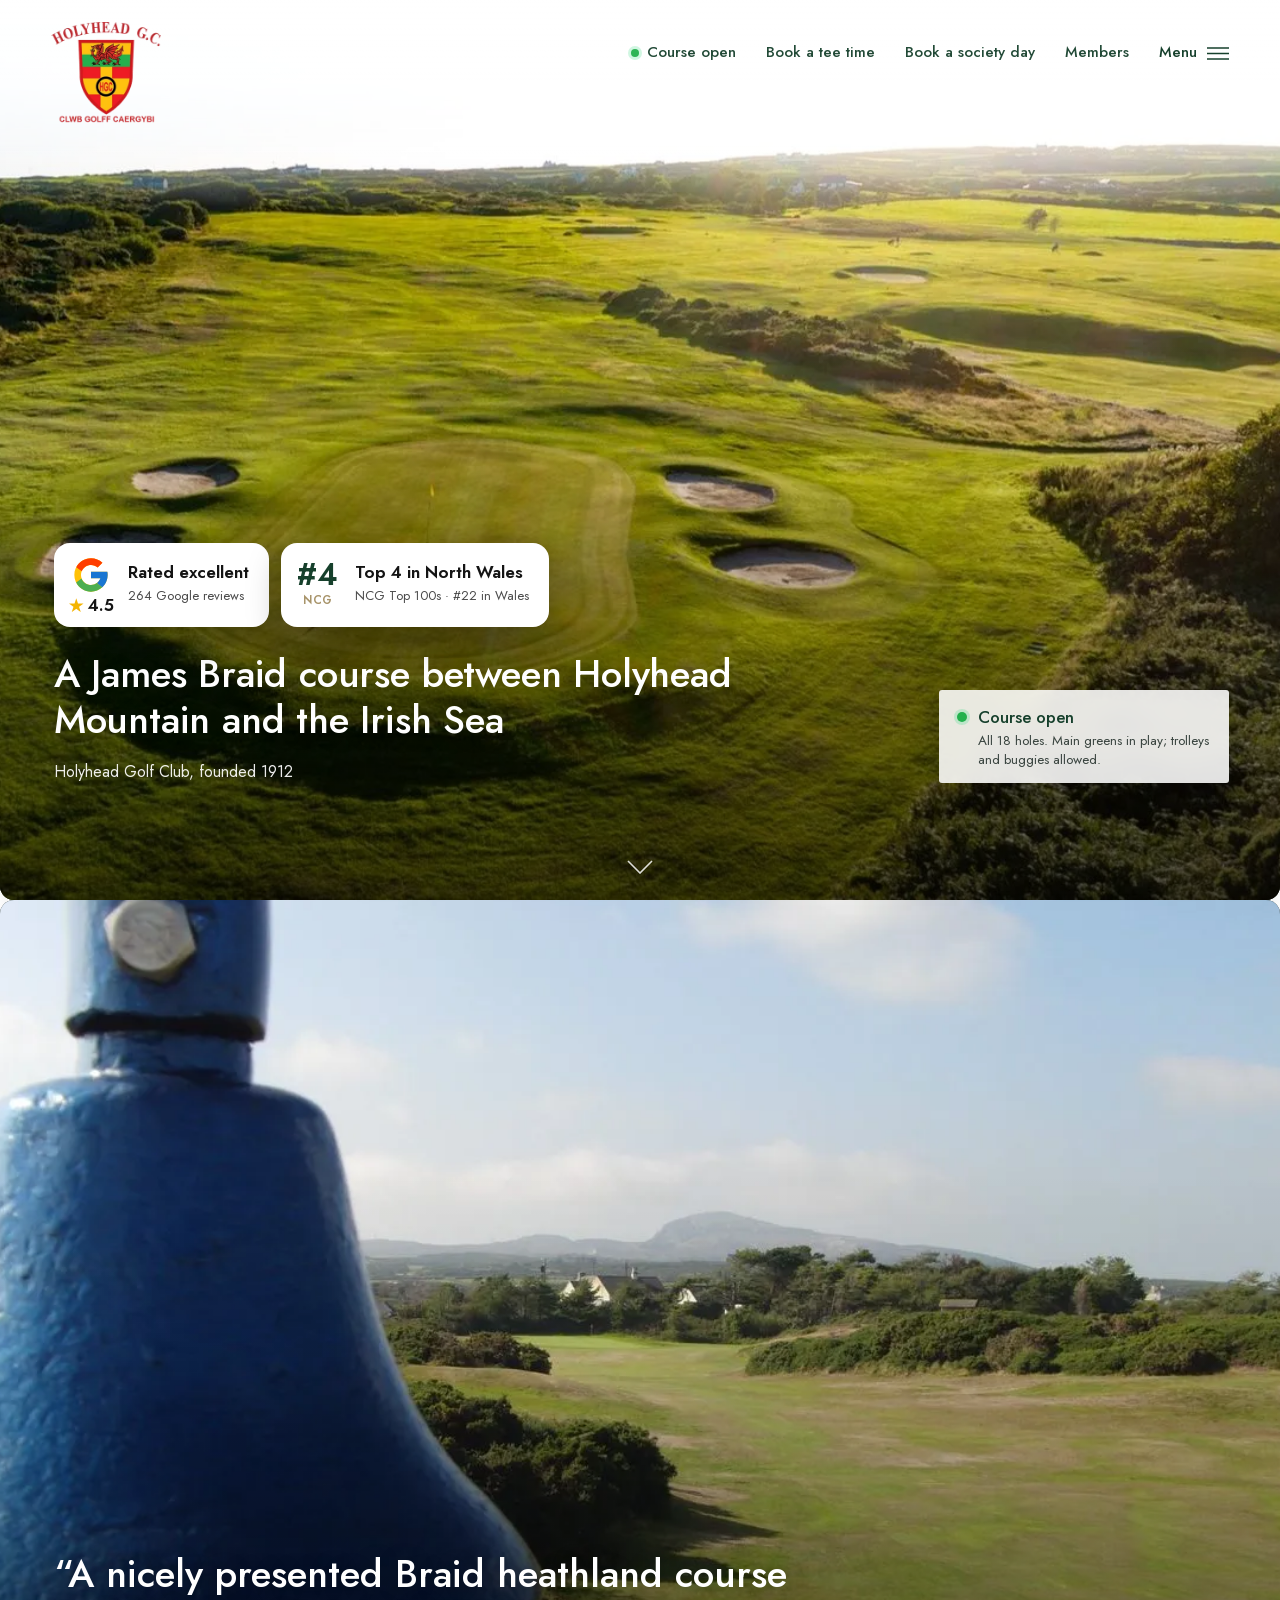
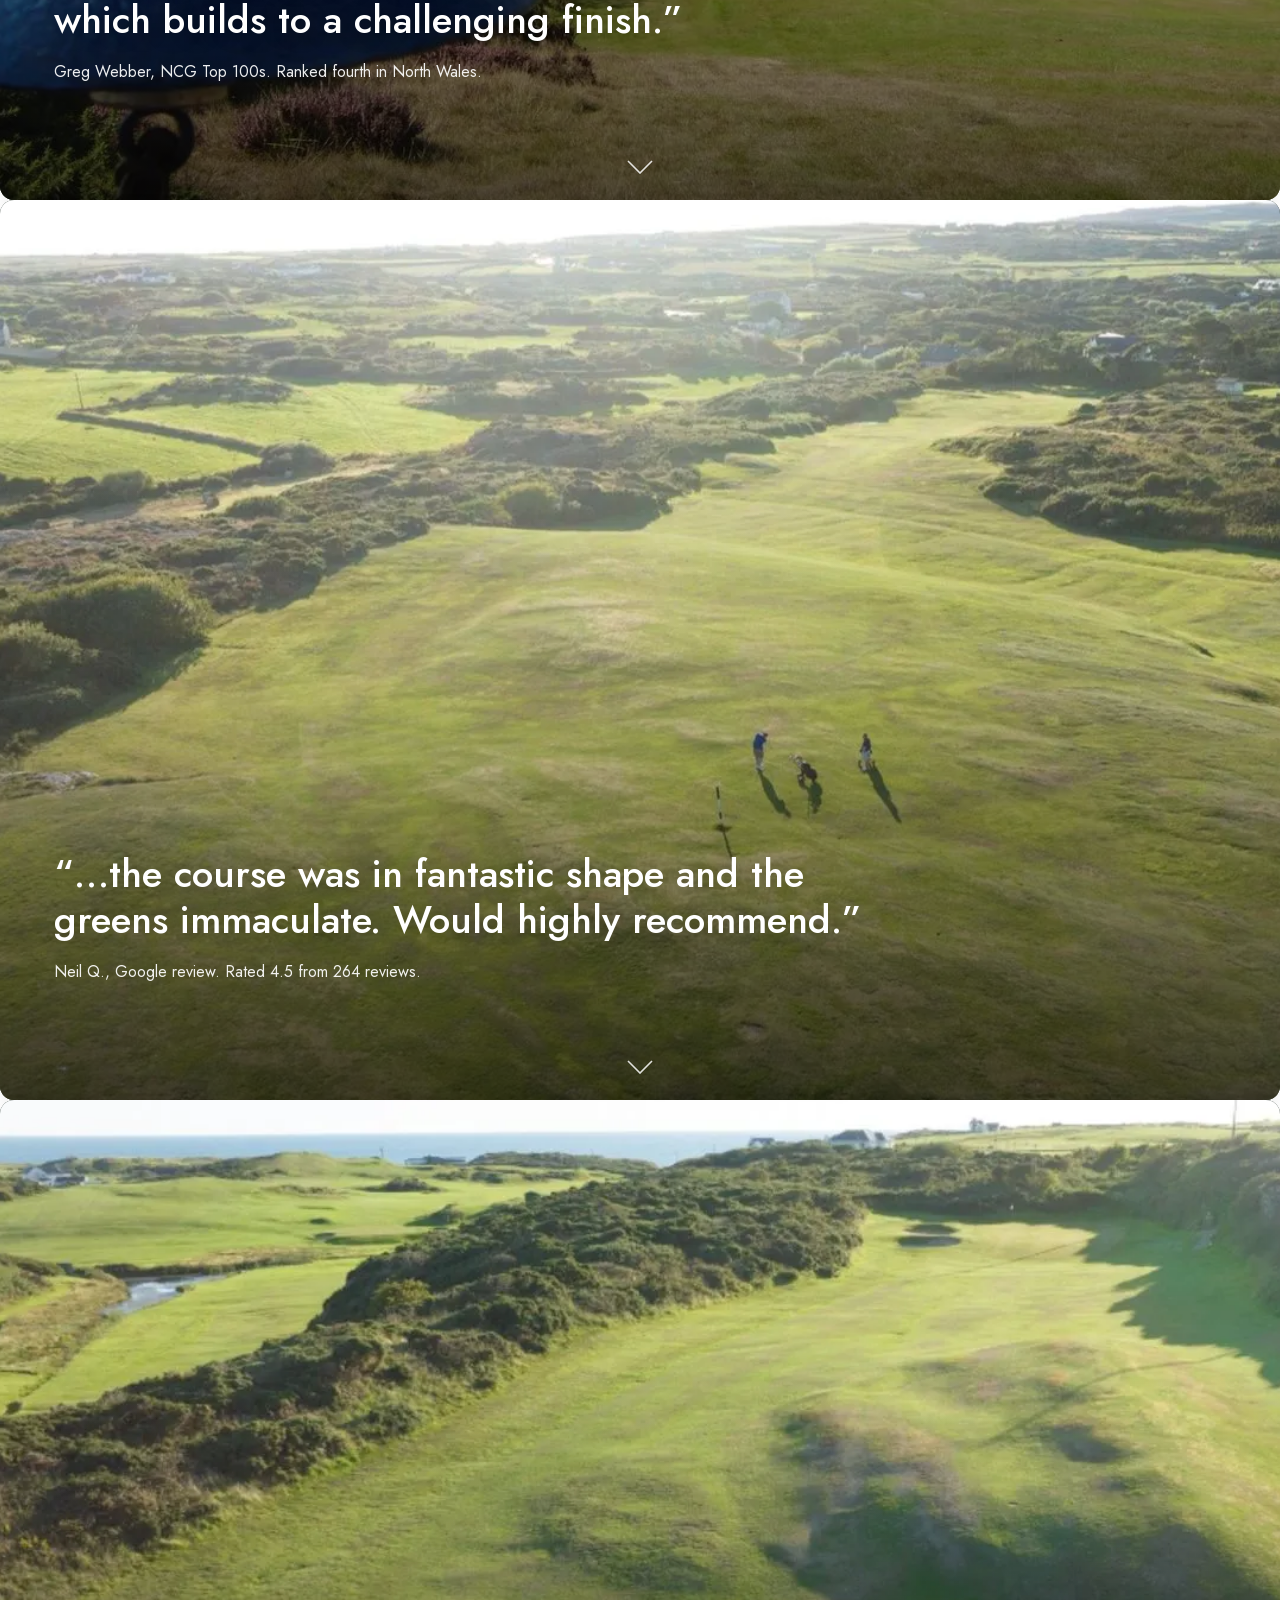
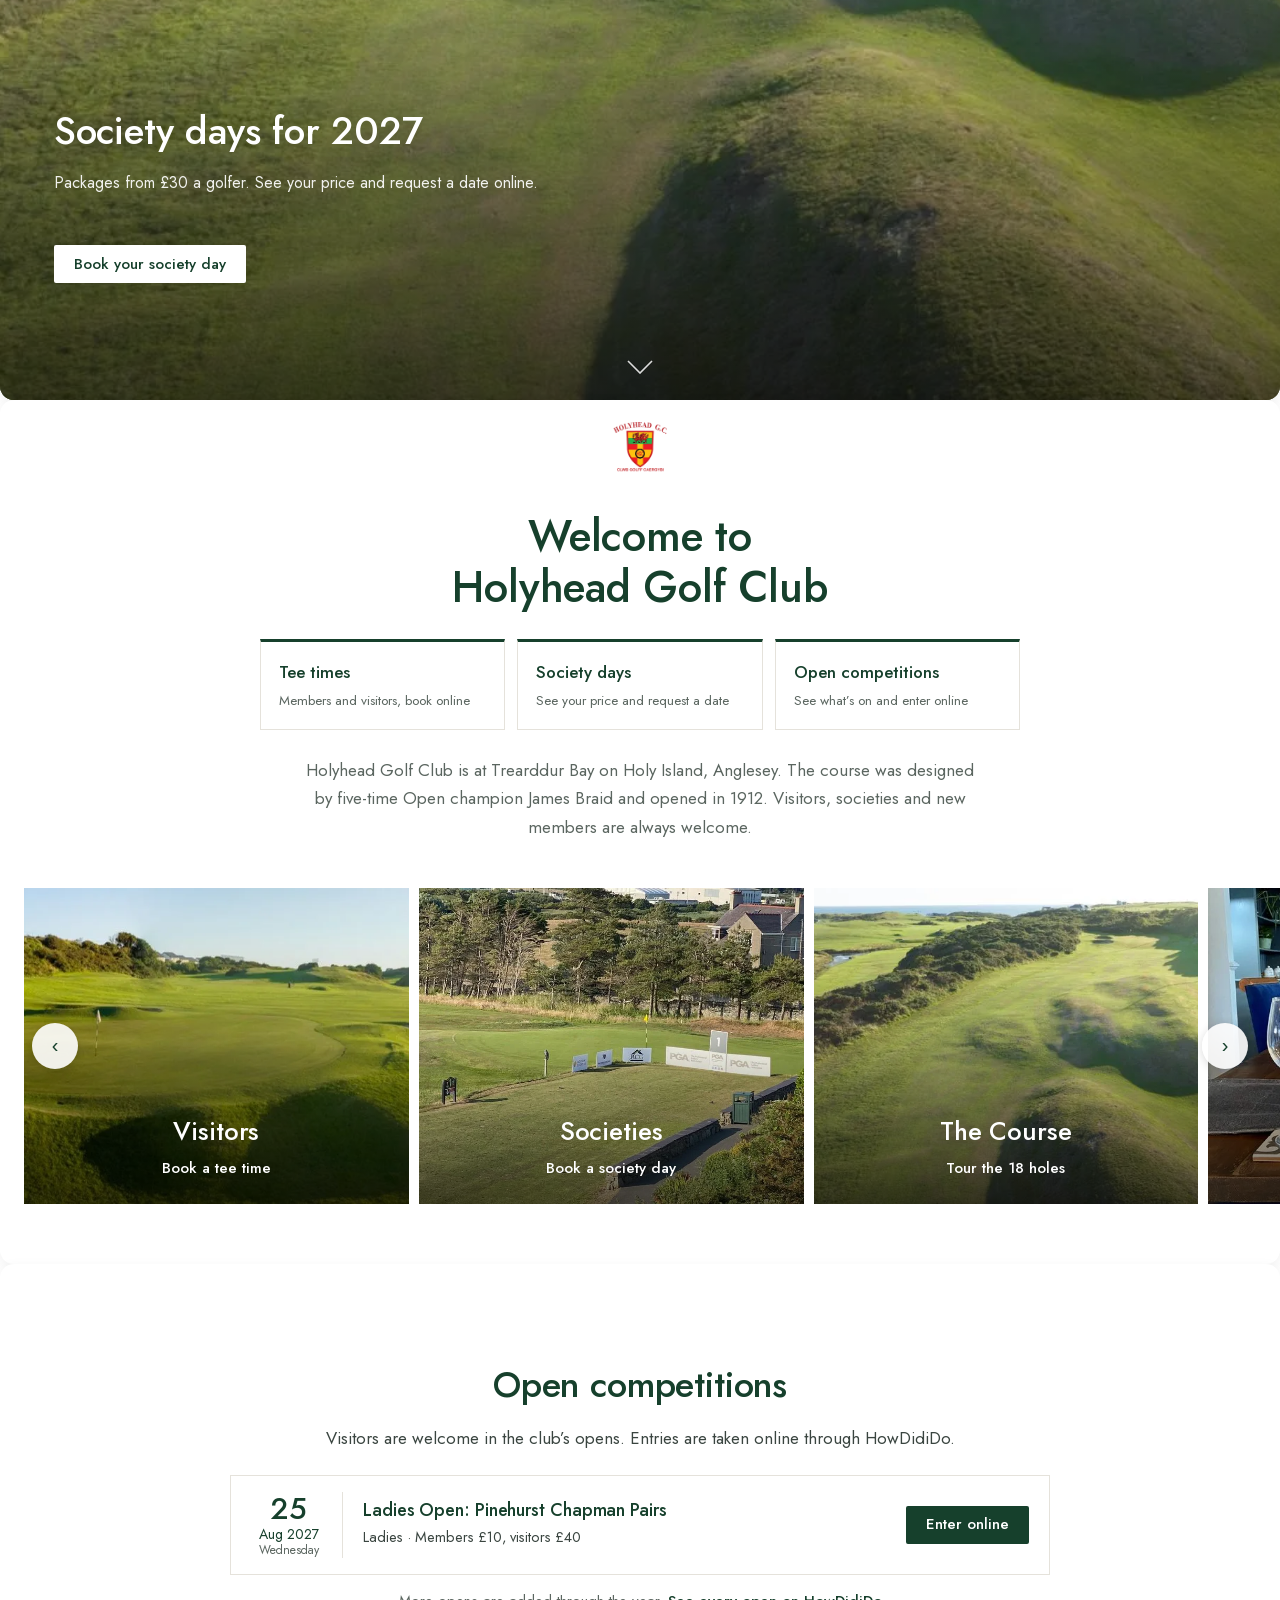
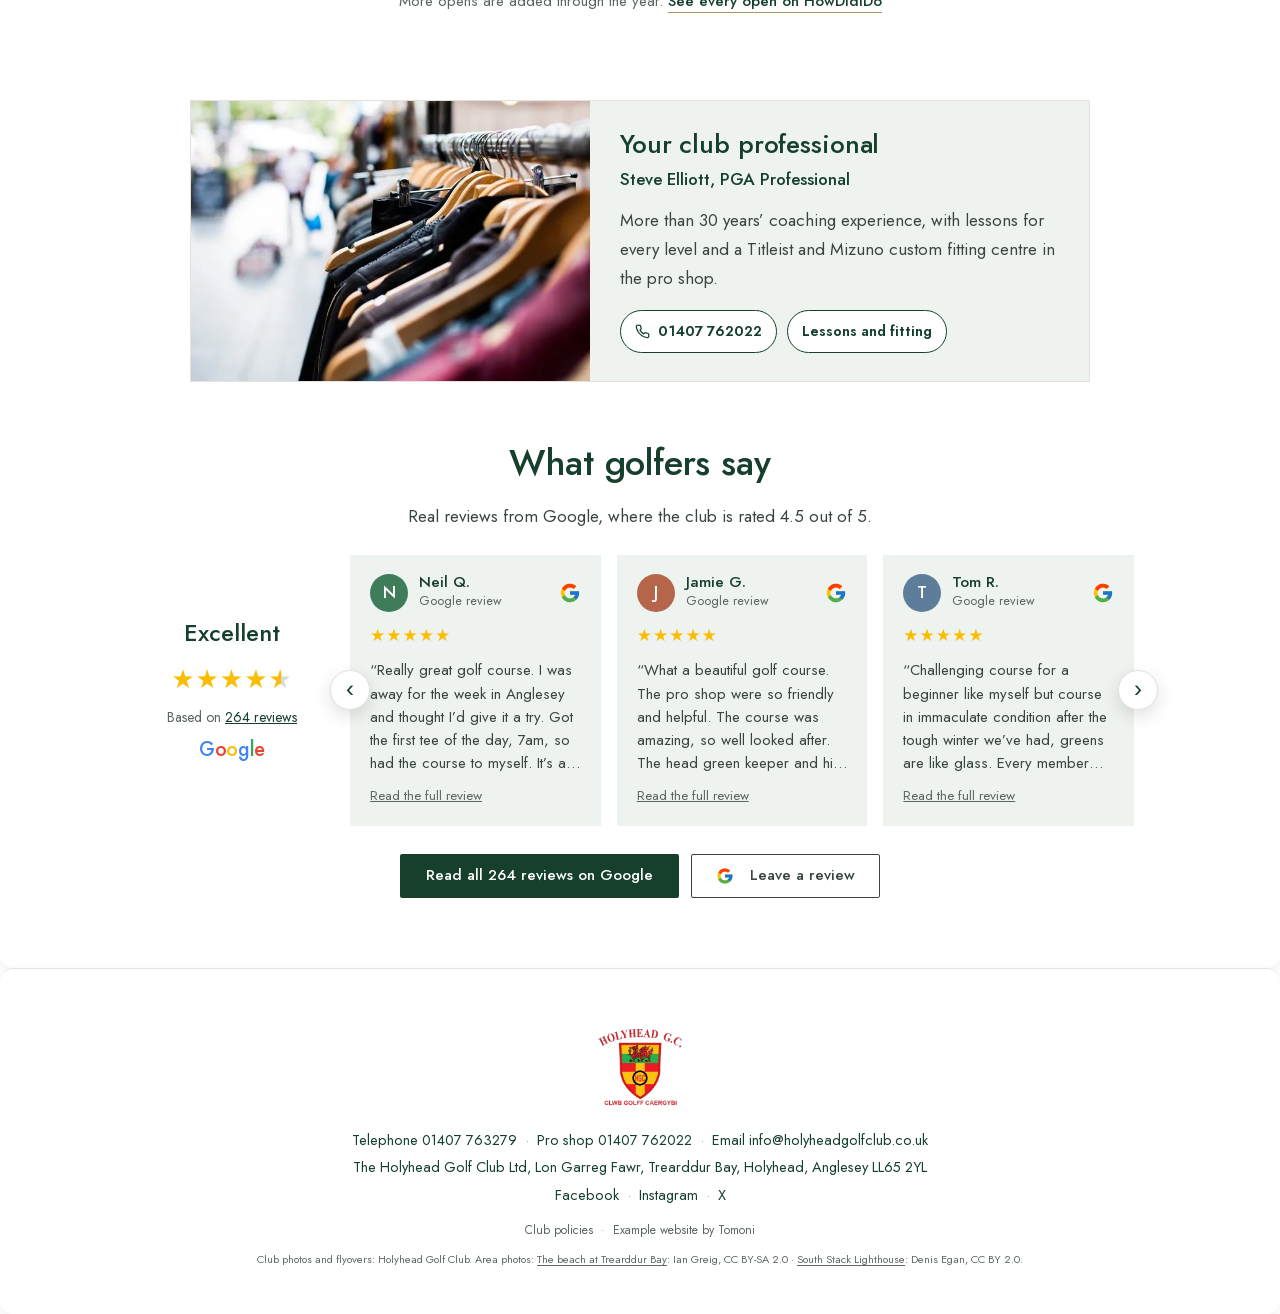
==== commit b018ece5: "Update the example website Co-Authored-By: Claude Opus 5.5 <noreply@anthropic.com>" ====
--- a/index.html
+++ b/index.html
@@ -8,7 +8,7 @@
 <meta property="og:title" content="Holyhead Golf Club | James Braid golf on Anglesey"><meta property="og:description" content="Example website made by Tomoni for Holyhead Golf Club. James Braid course at Trearddur Bay, Anglesey, since 1912. Book a tee time, get a society price in seconds, and see every hole from the air."><meta property="og:image" content="https://tomwilliams92-hue.github.io/hgc-website-preview/img/share.jpg"><meta property="og:image:width" content="1200"><meta property="og:image:height" content="630"><meta property="og:url" content="https://tomwilliams92-hue.github.io/hgc-website-preview/"><meta property="og:type" content="website"><meta name="twitter:card" content="summary_large_image">
 <link rel="icon" href="img/club/crest-64.png"><link rel="apple-touch-icon" href="img/club/crest-180.png">
 <link rel="preconnect" href="https://api.open-meteo.com" crossorigin>
-<link rel="stylesheet" href="css/site.css?v=e48c998c"><link rel="stylesheet" href="css/wl.css?v=c26091b5">
+<link rel="stylesheet" href="css/site.css?v=e48c998c"><link rel="stylesheet" href="css/wl.css?v=7ede94a9">
 <script type="application/ld+json">{"@context": "https://schema.org", "@type": "GolfCourse", "name": "Holyhead Golf Club", "alternateName": "Clwb Golff Caergybi", "address": {"@type": "PostalAddress", "streetAddress": "Lon Garreg Fawr, Trearddur Bay", "addressLocality": "Holyhead", "postalCode": "LL65 2YL", "addressCountry": "GB"}, "telephone": "+441407763279", "email": "info@holyheadgolfclub.co.uk", "geo": {"@type": "GeoCoordinates", "latitude": 53.2897, "longitude": -4.6315}, "foundingDate": "1912"}</script>
 </head>
 <body class="home">
@@ -46,7 +46,7 @@
 <p>Holyhead Golf Club is at Trearddur Bay on Holy Island, Anglesey. The course was designed by five-time Open champion James Braid and opened in 1912. Visitors, societies and new members are always welcome.</p></div>
 <div class="wltiles"><button class="arr l" aria-label="Previous">‹</button><div class="track"><a class="wtile" href="visitors.html"><img src="img/club/green-flag-800.webp" alt="" loading="lazy"><div class="t"><h3>Visitors</h3><span class="lab">Book a tee time</span></div></a><a class="wtile" href="societies.html"><img src="img/club/proam-tee-800.webp" alt="" loading="lazy"><div class="t"><h3>Societies</h3><span class="lab">Book a society day</span></div></a><a class="wtile" href="course.html"><img src="img/club/aerial-dunes-800.webp" alt="" loading="lazy"><div class="t"><h3>The Course</h3><span class="lab">Tour the 18 holes</span></div></a><a class="wtile" href="functions.html"><img src="img/club/dining-800.webp" alt="" loading="lazy"><div class="t"><h3>Functions</h3><span class="lab">Celebrations</span></div></a><a class="wtile" href="par5.html"><img src="img/club/roast-800.webp" alt="" loading="lazy"><div class="t"><h3>Par 5 Lounge</h3><span class="lab">Menus and tables</span></div></a><a class="wtile" href="stay.html"><img src="img/club/apartments-800.webp" alt="" loading="lazy"><div class="t"><h3>Stay and Play</h3><span class="lab">Apartments</span></div></a><a class="wtile" href="membership.html"><img src="img/club/aerial-sea-800.webp" alt="" loading="lazy"><div class="t"><h3>Membership</h3><span class="lab">Join us</span></div></a><a class="wtile" href="pro.html"><img src="img/club/proshop-800.webp" alt="" loading="lazy"><div class="t"><h3>Professional</h3><span class="lab">Lessons and fitting</span></div></a></div><button class="arr r" aria-label="Next">›</button></div></section>
 
-<section class="panel white more"><section class="col wide block opens" id="opens"><h2>Open competitions</h2><p class="lead">Visitors are welcome in the club’s opens. Entries are taken online through HowDidiDo.</p><div class="openlist"><article class="oe"><div class="dt"><b>25</b><span>Aug 2027</span><small>Wednesday</small></div><div class="ot"><h3>Ladies Open: Pinehurst Chapman Pairs</h3><p>Ladies · Members £10, visitors £40</p></div><a class="btn green sm" href="https://www.howdidido.com/Directory/OpenCompetitions/1818" target="_blank" rel="noopener">Enter online</a></article></div><p class="small muted" style="text-align:center;margin-top:14px">More opens are added through the year. <a class="link" href="https://www.howdidido.com/Directory/OpenCompetitions/1818" target="_blank" rel="noopener">See every open on HowDidiDo</a></p></section><section class="col wide block"><div class="procard"><img src="img/club/proshop-800.webp" alt="Clothing in the pro shop" loading="lazy"><div class="pt"><h2>Your club professional</h2><p class="who">Steve Elliott, PGA Professional</p><p>More than 30 years’ coaching experience, with lessons for every level and a Titleist and Mizuno custom fitting centre in the pro shop.</p><div class="pbtns"><a class="pill" href="tel:01407762022"><svg viewBox="0 0 24 24" width="15" height="15" fill="none" stroke="currentColor" stroke-width="2" stroke-linecap="round" stroke-linejoin="round"><path d="M22 16.9v3a2 2 0 0 1-2.2 2 19.8 19.8 0 0 1-8.6-3.1 19.5 19.5 0 0 1-6-6A19.8 19.8 0 0 1 2.1 4.2 2 2 0 0 1 4.1 2h3a2 2 0 0 1 2 1.7c.1.9.4 1.8.7 2.7a2 2 0 0 1-.5 2.1L8 9.8a16 16 0 0 0 6 6l1.3-1.3a2 2 0 0 1 2.1-.4c.9.3 1.8.6 2.7.7a2 2 0 0 1 1.7 2z"/></svg>01407 762022</a><a class="pill" href="pro.html">Lessons and fitting</a></div></div></div></section><section class="col wide block reviews"><h2>What golfers say</h2><p class="lead">Real reviews from Google, where the club is rated 4.5 out of 5.</p><div class="rv-wrap"><a class="rv-sum" href="https://www.google.com/maps/place/Holyhead+Golf+Club/@53.2897128,-4.6314954,17z/data=!4m6!3m5!1s0x4865cac60dce248b:0x75101e83994d5975!8m2!3d53.2897128!4d-4.6314954!16s%2Fg%2F11bzv9h56_" target="_blank" rel="noopener"><b>Excellent</b><span class="stars" style="--r:4.5">★★★★★</span><small>Based on <u>264 reviews</u></small><span class="gword"><i style="color:#4285F4">G</i><i style="color:#EA4335">o</i><i style="color:#FBBC05">o</i><i style="color:#4285F4">g</i><i style="color:#34A853">l</i><i style="color:#EA4335">e</i></span></a><div class="rv-car"><button type="button" class="rv-arr prev" aria-label="Previous reviews">‹</button><div class="rv-track"><figure class="grv"><div class="rv-top"><span class="av" style="background:#3E7C5A">N</span><div><b>Neil Q.</b><small>Google review</small></div><svg class="g" viewBox="0 0 48 48" aria-label="Google"><path fill="#FFC107" d="M43.6 20.1H42V20H24v8h11.3C33.7 32.7 29.2 36 24 36c-6.6 0-12-5.4-12-12s5.4-12 12-12c3.1 0 5.8 1.2 8 3l5.7-5.7C34 6.1 29.3 4 24 4 13 4 4 13 4 24s9 20 20 20 20-9 20-20c0-1.3-.1-2.6-.4-3.9z"/><path fill="#FF3D00" d="m6.3 14.7 6.6 4.8C14.7 15.1 19 12 24 12c3.1 0 5.8 1.2 8 3l5.7-5.7C34 6.1 29.3 4 24 4 16.3 4 9.7 8.3 6.3 14.7z"/><path fill="#4CAF50" d="M24 44c5.2 0 9.9-2 13.4-5.2l-6.2-5.2C29.2 35.1 26.7 36 24 36c-5.2 0-9.6-3.3-11.3-7.9l-6.5 5C9.5 39.6 16.2 44 24 44z"/><path fill="#1976D2" d="M43.6 20.1H42V20H24v8h11.3c-.8 2.2-2.2 4.2-4.1 5.6l6.2 5.2C37 39.2 44 34 44 24c0-1.3-.1-2.6-.4-3.9z"/></svg></div><div class="st">★★★★★</div><blockquote>“Really great golf course. I was away for the week in Anglesey and thought I’d give it a try. Got the first tee of the day, 7am, so had the course to myself. It’s a tough course, with some blind tee shots and greens, and was windy when I played but the course was in fantastic shape and the greens immaculate. Would highly recommend.”</blockquote><a class="more" href="https://www.google.com/maps/place/Holyhead+Golf+Club/@53.2897128,-4.6314954,17z/data=!4m6!3m5!1s0x4865cac60dce248b:0x75101e83994d5975!8m2!3d53.2897128!4d-4.6314954!16s%2Fg%2F11bzv9h56_" target="_blank" rel="noopener" aria-label="Read Neil Q.’s full review on Google">Read more</a></figure><figure class="grv"><div class="rv-top"><span class="av" style="background:#B5654A">J</span><div><b>Jamie G.</b><small>Google review</small></div><svg class="g" viewBox="0 0 48 48" aria-label="Google"><path fill="#FFC107" d="M43.6 20.1H42V20H24v8h11.3C33.7 32.7 29.2 36 24 36c-6.6 0-12-5.4-12-12s5.4-12 12-12c3.1 0 5.8 1.2 8 3l5.7-5.7C34 6.1 29.3 4 24 4 13 4 4 13 4 24s9 20 20 20 20-9 20-20c0-1.3-.1-2.6-.4-3.9z"/><path fill="#FF3D00" d="m6.3 14.7 6.6 4.8C14.7 15.1 19 12 24 12c3.1 0 5.8 1.2 8 3l5.7-5.7C34 6.1 29.3 4 24 4 16.3 4 9.7 8.3 6.3 14.7z"/><path fill="#4CAF50" d="M24 44c5.2 0 9.9-2 13.4-5.2l-6.2-5.2C29.2 35.1 26.7 36 24 36c-5.2 0-9.6-3.3-11.3-7.9l-6.5 5C9.5 39.6 16.2 44 24 44z"/><path fill="#1976D2" d="M43.6 20.1H42V20H24v8h11.3c-.8 2.2-2.2 4.2-4.1 5.6l6.2 5.2C37 39.2 44 34 44 24c0-1.3-.1-2.6-.4-3.9z"/></svg></div><div class="st">★★★★★</div><blockquote>“What a beautiful golf course. The pro shop were so friendly and helpful. The course was amazing, so well looked after. The head green keeper and his staff should give themselves a pat on the back.”</blockquote><a class="more" href="https://www.google.com/maps/place/Holyhead+Golf+Club/@53.2897128,-4.6314954,17z/data=!4m6!3m5!1s0x4865cac60dce248b:0x75101e83994d5975!8m2!3d53.2897128!4d-4.6314954!16s%2Fg%2F11bzv9h56_" target="_blank" rel="noopener" aria-label="Read Jamie G.’s full review on Google">Read more</a></figure><figure class="grv"><div class="rv-top"><span class="av" style="background:#5E7D9A">T</span><div><b>Tom R.</b><small>Google review</small></div><svg class="g" viewBox="0 0 48 48" aria-label="Google"><path fill="#FFC107" d="M43.6 20.1H42V20H24v8h11.3C33.7 32.7 29.2 36 24 36c-6.6 0-12-5.4-12-12s5.4-12 12-12c3.1 0 5.8 1.2 8 3l5.7-5.7C34 6.1 29.3 4 24 4 13 4 4 13 4 24s9 20 20 20 20-9 20-20c0-1.3-.1-2.6-.4-3.9z"/><path fill="#FF3D00" d="m6.3 14.7 6.6 4.8C14.7 15.1 19 12 24 12c3.1 0 5.8 1.2 8 3l5.7-5.7C34 6.1 29.3 4 24 4 16.3 4 9.7 8.3 6.3 14.7z"/><path fill="#4CAF50" d="M24 44c5.2 0 9.9-2 13.4-5.2l-6.2-5.2C29.2 35.1 26.7 36 24 36c-5.2 0-9.6-3.3-11.3-7.9l-6.5 5C9.5 39.6 16.2 44 24 44z"/><path fill="#1976D2" d="M43.6 20.1H42V20H24v8h11.3c-.8 2.2-2.2 4.2-4.1 5.6l6.2 5.2C37 39.2 44 34 44 24c0-1.3-.1-2.6-.4-3.9z"/></svg></div><div class="st">★★★★★</div><blockquote>“Challenging course for a beginner like myself but course in immaculate condition after the tough winter we’ve had, greens are like glass. Every member I’ve come across and club pro & staff have all been very friendly.”</blockquote><a class="more" href="https://www.google.com/maps/place/Holyhead+Golf+Club/@53.2897128,-4.6314954,17z/data=!4m6!3m5!1s0x4865cac60dce248b:0x75101e83994d5975!8m2!3d53.2897128!4d-4.6314954!16s%2Fg%2F11bzv9h56_" target="_blank" rel="noopener" aria-label="Read Tom R.’s full review on Google">Read more</a></figure><figure class="grv"><div class="rv-top"><span class="av" style="background:#7A5BA6">N</span><div><b>Nick</b><small>Google review</small></div><svg class="g" viewBox="0 0 48 48" aria-label="Google"><path fill="#FFC107" d="M43.6 20.1H42V20H24v8h11.3C33.7 32.7 29.2 36 24 36c-6.6 0-12-5.4-12-12s5.4-12 12-12c3.1 0 5.8 1.2 8 3l5.7-5.7C34 6.1 29.3 4 24 4 13 4 4 13 4 24s9 20 20 20 20-9 20-20c0-1.3-.1-2.6-.4-3.9z"/><path fill="#FF3D00" d="m6.3 14.7 6.6 4.8C14.7 15.1 19 12 24 12c3.1 0 5.8 1.2 8 3l5.7-5.7C34 6.1 29.3 4 24 4 16.3 4 9.7 8.3 6.3 14.7z"/><path fill="#4CAF50" d="M24 44c5.2 0 9.9-2 13.4-5.2l-6.2-5.2C29.2 35.1 26.7 36 24 36c-5.2 0-9.6-3.3-11.3-7.9l-6.5 5C9.5 39.6 16.2 44 24 44z"/><path fill="#1976D2" d="M43.6 20.1H42V20H24v8h11.3c-.8 2.2-2.2 4.2-4.1 5.6l6.2 5.2C37 39.2 44 34 44 24c0-1.3-.1-2.6-.4-3.9z"/></svg></div><div class="st">★★★★★</div><blockquote>“Nice well maintained course, even in this dry weather. Greens were looked after. If you want a more challenging course then this is ideal…”</blockquote><a class="more" href="https://www.google.com/maps/place/Holyhead+Golf+Club/@53.2897128,-4.6314954,17z/data=!4m6!3m5!1s0x4865cac60dce248b:0x75101e83994d5975!8m2!3d53.2897128!4d-4.6314954!16s%2Fg%2F11bzv9h56_" target="_blank" rel="noopener" aria-label="Read Nick’s full review on Google">Read more</a></figure></div><button type="button" class="rv-arr next" aria-label="More reviews">›</button></div></div><div class="rv-btns"><a class="btn green" href="https://www.google.com/maps/place/Holyhead+Golf+Club/@53.2897128,-4.6314954,17z/data=!4m6!3m5!1s0x4865cac60dce248b:0x75101e83994d5975!8m2!3d53.2897128!4d-4.6314954!16s%2Fg%2F11bzv9h56_" target="_blank" rel="noopener">Read all 264 reviews on Google</a><a class="btn ghost" href="https://www.google.com/maps/place/Holyhead+Golf+Club/@53.2897128,-4.6314954,17z/data=!4m6!3m5!1s0x4865cac60dce248b:0x75101e83994d5975!8m2!3d53.2897128!4d-4.6314954!16s%2Fg%2F11bzv9h56_" target="_blank" rel="noopener"><svg class="g" viewBox="0 0 48 48" aria-label="Google"><path fill="#FFC107" d="M43.6 20.1H42V20H24v8h11.3C33.7 32.7 29.2 36 24 36c-6.6 0-12-5.4-12-12s5.4-12 12-12c3.1 0 5.8 1.2 8 3l5.7-5.7C34 6.1 29.3 4 24 4 13 4 4 13 4 24s9 20 20 20 20-9 20-20c0-1.3-.1-2.6-.4-3.9z"/><path fill="#FF3D00" d="m6.3 14.7 6.6 4.8C14.7 15.1 19 12 24 12c3.1 0 5.8 1.2 8 3l5.7-5.7C34 6.1 29.3 4 24 4 16.3 4 9.7 8.3 6.3 14.7z"/><path fill="#4CAF50" d="M24 44c5.2 0 9.9-2 13.4-5.2l-6.2-5.2C29.2 35.1 26.7 36 24 36c-5.2 0-9.6-3.3-11.3-7.9l-6.5 5C9.5 39.6 16.2 44 24 44z"/><path fill="#1976D2" d="M43.6 20.1H42V20H24v8h11.3c-.8 2.2-2.2 4.2-4.1 5.6l6.2 5.2C37 39.2 44 34 44 24c0-1.3-.1-2.6-.4-3.9z"/></svg>Leave a review</a></div></section></section>
+<section class="panel white more"><section class="col wide block opens" id="opens"><h2>Open competitions</h2><p class="lead">Visitors are welcome in the club’s opens. Entries are taken online through HowDidiDo.</p><div class="openlist"><article class="oe"><div class="dt"><b>25</b><span>Aug 2027</span><small>Wednesday</small></div><div class="ot"><h3>Ladies Open: Pinehurst Chapman Pairs</h3><p>Ladies · Members £10, visitors £40</p></div><a class="btn green sm" href="https://www.howdidido.com/Directory/OpenCompetitions/1818" target="_blank" rel="noopener">Enter online</a></article></div><p class="small muted" style="text-align:center;margin-top:14px">More opens are added through the year. <a class="link" href="https://www.howdidido.com/Directory/OpenCompetitions/1818" target="_blank" rel="noopener">See every open on HowDidiDo</a></p></section><section class="col wide block"><div class="procard"><img src="img/club/proshop-800.webp" alt="Clothing in the pro shop" loading="lazy"><div class="pt"><h2>Your club professional</h2><p class="who">Steve Elliott, PGA Professional</p><p>More than 30 years’ coaching experience, with lessons for every level and a Titleist and Mizuno custom fitting centre in the pro shop.</p><div class="pbtns"><a class="pill" href="tel:01407762022"><svg viewBox="0 0 24 24" width="15" height="15" fill="none" stroke="currentColor" stroke-width="2" stroke-linecap="round" stroke-linejoin="round"><path d="M22 16.9v3a2 2 0 0 1-2.2 2 19.8 19.8 0 0 1-8.6-3.1 19.5 19.5 0 0 1-6-6A19.8 19.8 0 0 1 2.1 4.2 2 2 0 0 1 4.1 2h3a2 2 0 0 1 2 1.7c.1.9.4 1.8.7 2.7a2 2 0 0 1-.5 2.1L8 9.8a16 16 0 0 0 6 6l1.3-1.3a2 2 0 0 1 2.1-.4c.9.3 1.8.6 2.7.7a2 2 0 0 1 1.7 2z"/></svg>01407 762022</a><a class="pill" href="pro.html">Lessons and fitting</a></div></div></div></section><section class="col wide block reviews"><h2>What golfers say</h2><p class="lead">Real reviews from Google, where the club is rated 4.5 out of 5.</p><div class="rv-wrap"><a class="rv-sum" href="https://www.google.com/maps/place/Holyhead+Golf+Club/@53.2897128,-4.6314954,17z/data=!4m6!3m5!1s0x4865cac60dce248b:0x75101e83994d5975!8m2!3d53.2897128!4d-4.6314954!16s%2Fg%2F11bzv9h56_" target="_blank" rel="noopener"><b>Excellent</b><span class="stars" style="--r:4.5">★★★★★</span><small>Based on <u>264 reviews</u></small><span class="gword"><i style="color:#4285F4">G</i><i style="color:#EA4335">o</i><i style="color:#FBBC05">o</i><i style="color:#4285F4">g</i><i style="color:#34A853">l</i><i style="color:#EA4335">e</i></span></a><div class="rv-car"><button type="button" class="rv-arr prev" aria-label="Previous reviews">‹</button><div class="rv-track"><figure class="grv"><div class="rv-top"><span class="av" style="background:#3E7C5A">N</span><div><b>Neil Q.</b><small>Google review</small></div><svg class="g" viewBox="0 0 48 48" aria-label="Google"><path fill="#FFC107" d="M43.6 20.1H42V20H24v8h11.3C33.7 32.7 29.2 36 24 36c-6.6 0-12-5.4-12-12s5.4-12 12-12c3.1 0 5.8 1.2 8 3l5.7-5.7C34 6.1 29.3 4 24 4 13 4 4 13 4 24s9 20 20 20 20-9 20-20c0-1.3-.1-2.6-.4-3.9z"/><path fill="#FF3D00" d="m6.3 14.7 6.6 4.8C14.7 15.1 19 12 24 12c3.1 0 5.8 1.2 8 3l5.7-5.7C34 6.1 29.3 4 24 4 16.3 4 9.7 8.3 6.3 14.7z"/><path fill="#4CAF50" d="M24 44c5.2 0 9.9-2 13.4-5.2l-6.2-5.2C29.2 35.1 26.7 36 24 36c-5.2 0-9.6-3.3-11.3-7.9l-6.5 5C9.5 39.6 16.2 44 24 44z"/><path fill="#1976D2" d="M43.6 20.1H42V20H24v8h11.3c-.8 2.2-2.2 4.2-4.1 5.6l6.2 5.2C37 39.2 44 34 44 24c0-1.3-.1-2.6-.4-3.9z"/></svg></div><div class="st">★★★★★</div><blockquote>“Really great golf course. I was away for the week in Anglesey and thought I’d give it a try. Got the first tee of the day, 7am, so had the course to myself. It’s a tough course, with some blind tee shots and greens, and was windy when I played but the course was in fantastic shape and the greens immaculate. Would highly recommend.”</blockquote><a class="more" href="https://www.google.com/maps/place/Holyhead+Golf+Club/@53.2897128,-4.6314954,17z/data=!4m6!3m5!1s0x4865cac60dce248b:0x75101e83994d5975!8m2!3d53.2897128!4d-4.6314954!16s%2Fg%2F11bzv9h56_" target="_blank" rel="noopener" aria-label="Read Neil Q.’s full review on Google">Read the full review</a></figure><figure class="grv"><div class="rv-top"><span class="av" style="background:#B5654A">J</span><div><b>Jamie G.</b><small>Google review</small></div><svg class="g" viewBox="0 0 48 48" aria-label="Google"><path fill="#FFC107" d="M43.6 20.1H42V20H24v8h11.3C33.7 32.7 29.2 36 24 36c-6.6 0-12-5.4-12-12s5.4-12 12-12c3.1 0 5.8 1.2 8 3l5.7-5.7C34 6.1 29.3 4 24 4 13 4 4 13 4 24s9 20 20 20 20-9 20-20c0-1.3-.1-2.6-.4-3.9z"/><path fill="#FF3D00" d="m6.3 14.7 6.6 4.8C14.7 15.1 19 12 24 12c3.1 0 5.8 1.2 8 3l5.7-5.7C34 6.1 29.3 4 24 4 16.3 4 9.7 8.3 6.3 14.7z"/><path fill="#4CAF50" d="M24 44c5.2 0 9.9-2 13.4-5.2l-6.2-5.2C29.2 35.1 26.7 36 24 36c-5.2 0-9.6-3.3-11.3-7.9l-6.5 5C9.5 39.6 16.2 44 24 44z"/><path fill="#1976D2" d="M43.6 20.1H42V20H24v8h11.3c-.8 2.2-2.2 4.2-4.1 5.6l6.2 5.2C37 39.2 44 34 44 24c0-1.3-.1-2.6-.4-3.9z"/></svg></div><div class="st">★★★★★</div><blockquote>“What a beautiful golf course. The pro shop were so friendly and helpful. The course was amazing, so well looked after. The head green keeper and his staff should give themselves a pat on the back.”</blockquote><a class="more" href="https://www.google.com/maps/place/Holyhead+Golf+Club/@53.2897128,-4.6314954,17z/data=!4m6!3m5!1s0x4865cac60dce248b:0x75101e83994d5975!8m2!3d53.2897128!4d-4.6314954!16s%2Fg%2F11bzv9h56_" target="_blank" rel="noopener" aria-label="Read Jamie G.’s full review on Google">Read the full review</a></figure><figure class="grv"><div class="rv-top"><span class="av" style="background:#5E7D9A">T</span><div><b>Tom R.</b><small>Google review</small></div><svg class="g" viewBox="0 0 48 48" aria-label="Google"><path fill="#FFC107" d="M43.6 20.1H42V20H24v8h11.3C33.7 32.7 29.2 36 24 36c-6.6 0-12-5.4-12-12s5.4-12 12-12c3.1 0 5.8 1.2 8 3l5.7-5.7C34 6.1 29.3 4 24 4 13 4 4 13 4 24s9 20 20 20 20-9 20-20c0-1.3-.1-2.6-.4-3.9z"/><path fill="#FF3D00" d="m6.3 14.7 6.6 4.8C14.7 15.1 19 12 24 12c3.1 0 5.8 1.2 8 3l5.7-5.7C34 6.1 29.3 4 24 4 16.3 4 9.7 8.3 6.3 14.7z"/><path fill="#4CAF50" d="M24 44c5.2 0 9.9-2 13.4-5.2l-6.2-5.2C29.2 35.1 26.7 36 24 36c-5.2 0-9.6-3.3-11.3-7.9l-6.5 5C9.5 39.6 16.2 44 24 44z"/><path fill="#1976D2" d="M43.6 20.1H42V20H24v8h11.3c-.8 2.2-2.2 4.2-4.1 5.6l6.2 5.2C37 39.2 44 34 44 24c0-1.3-.1-2.6-.4-3.9z"/></svg></div><div class="st">★★★★★</div><blockquote>“Challenging course for a beginner like myself but course in immaculate condition after the tough winter we’ve had, greens are like glass. Every member I’ve come across and club pro & staff have all been very friendly.”</blockquote><a class="more" href="https://www.google.com/maps/place/Holyhead+Golf+Club/@53.2897128,-4.6314954,17z/data=!4m6!3m5!1s0x4865cac60dce248b:0x75101e83994d5975!8m2!3d53.2897128!4d-4.6314954!16s%2Fg%2F11bzv9h56_" target="_blank" rel="noopener" aria-label="Read Tom R.’s full review on Google">Read the full review</a></figure><figure class="grv"><div class="rv-top"><span class="av" style="background:#7A5BA6">N</span><div><b>Nick</b><small>Google review</small></div><svg class="g" viewBox="0 0 48 48" aria-label="Google"><path fill="#FFC107" d="M43.6 20.1H42V20H24v8h11.3C33.7 32.7 29.2 36 24 36c-6.6 0-12-5.4-12-12s5.4-12 12-12c3.1 0 5.8 1.2 8 3l5.7-5.7C34 6.1 29.3 4 24 4 13 4 4 13 4 24s9 20 20 20 20-9 20-20c0-1.3-.1-2.6-.4-3.9z"/><path fill="#FF3D00" d="m6.3 14.7 6.6 4.8C14.7 15.1 19 12 24 12c3.1 0 5.8 1.2 8 3l5.7-5.7C34 6.1 29.3 4 24 4 16.3 4 9.7 8.3 6.3 14.7z"/><path fill="#4CAF50" d="M24 44c5.2 0 9.9-2 13.4-5.2l-6.2-5.2C29.2 35.1 26.7 36 24 36c-5.2 0-9.6-3.3-11.3-7.9l-6.5 5C9.5 39.6 16.2 44 24 44z"/><path fill="#1976D2" d="M43.6 20.1H42V20H24v8h11.3c-.8 2.2-2.2 4.2-4.1 5.6l6.2 5.2C37 39.2 44 34 44 24c0-1.3-.1-2.6-.4-3.9z"/></svg></div><div class="st">★★★★★</div><blockquote>“Nice well maintained course, even in this dry weather. Greens were looked after. If you want a more challenging course then this is ideal…”</blockquote><a class="more" href="https://www.google.com/maps/place/Holyhead+Golf+Club/@53.2897128,-4.6314954,17z/data=!4m6!3m5!1s0x4865cac60dce248b:0x75101e83994d5975!8m2!3d53.2897128!4d-4.6314954!16s%2Fg%2F11bzv9h56_" target="_blank" rel="noopener" aria-label="Read Nick’s full review on Google">Read the full review</a></figure></div><button type="button" class="rv-arr next" aria-label="More reviews">›</button></div></div><div class="rv-btns"><a class="btn green" href="https://www.google.com/maps/place/Holyhead+Golf+Club/@53.2897128,-4.6314954,17z/data=!4m6!3m5!1s0x4865cac60dce248b:0x75101e83994d5975!8m2!3d53.2897128!4d-4.6314954!16s%2Fg%2F11bzv9h56_" target="_blank" rel="noopener">Read all 264 reviews on Google</a><a class="btn ghost" href="https://www.google.com/maps/place/Holyhead+Golf+Club/@53.2897128,-4.6314954,17z/data=!4m6!3m5!1s0x4865cac60dce248b:0x75101e83994d5975!8m2!3d53.2897128!4d-4.6314954!16s%2Fg%2F11bzv9h56_" target="_blank" rel="noopener"><svg class="g" viewBox="0 0 48 48" aria-label="Google"><path fill="#FFC107" d="M43.6 20.1H42V20H24v8h11.3C33.7 32.7 29.2 36 24 36c-6.6 0-12-5.4-12-12s5.4-12 12-12c3.1 0 5.8 1.2 8 3l5.7-5.7C34 6.1 29.3 4 24 4 13 4 4 13 4 24s9 20 20 20 20-9 20-20c0-1.3-.1-2.6-.4-3.9z"/><path fill="#FF3D00" d="m6.3 14.7 6.6 4.8C14.7 15.1 19 12 24 12c3.1 0 5.8 1.2 8 3l5.7-5.7C34 6.1 29.3 4 24 4 16.3 4 9.7 8.3 6.3 14.7z"/><path fill="#4CAF50" d="M24 44c5.2 0 9.9-2 13.4-5.2l-6.2-5.2C29.2 35.1 26.7 36 24 36c-5.2 0-9.6-3.3-11.3-7.9l-6.5 5C9.5 39.6 16.2 44 24 44z"/><path fill="#1976D2" d="M43.6 20.1H42V20H24v8h11.3c-.8 2.2-2.2 4.2-4.1 5.6l6.2 5.2C37 39.2 44 34 44 24c0-1.3-.1-2.6-.4-3.9z"/></svg>Leave a review</a></div></section></section>
 
 <section class="panel foot"><footer class="wlfoot"><img src="img/club/crest-256.webp" alt="Holyhead Golf Club crest">
 <div><span class="nw">Telephone <a href="tel:01407763279">01407 763279</a></span><span class="dotsep">·</span><span class="nw">Pro shop <a href="tel:01407762022">01407 762022</a></span><span class="dotsep">·</span><span class="nw">Email <a href="mailto:info@holyheadgolfclub.co.uk">info@holyheadgolfclub.co.uk</a></span></div>
--- a/css/wl.css
+++ b/css/wl.css
@@ -414,5 +414,6 @@
   .hbadge .l>span{font-size:13px}.hbadge .l i{font-size:14px}.hbadge .ncg b{font-size:22px}.hbadge .ncg small{font-size:9.5px}.hbadge .r b{font-size:13px}.hbadge .r small{font-size:11px}}
 
 /* 08.11.2026 housekeeping: each phone number stays on one line; the area photo credits are links */
-.wlfoot .nw{white-space:nowrap}
+.wlfoot .nw{white-space:nowrap;display:inline-block}   /* inline-block, so the line can still break between the numbers */
+@media (max-width:760px){.wlfoot{padding-bottom:84px}}   /* room for the Example site button, which sits over the last line */
 .wlfoot .credit a{color:inherit;text-decoration:underline;text-underline-offset:2px}
